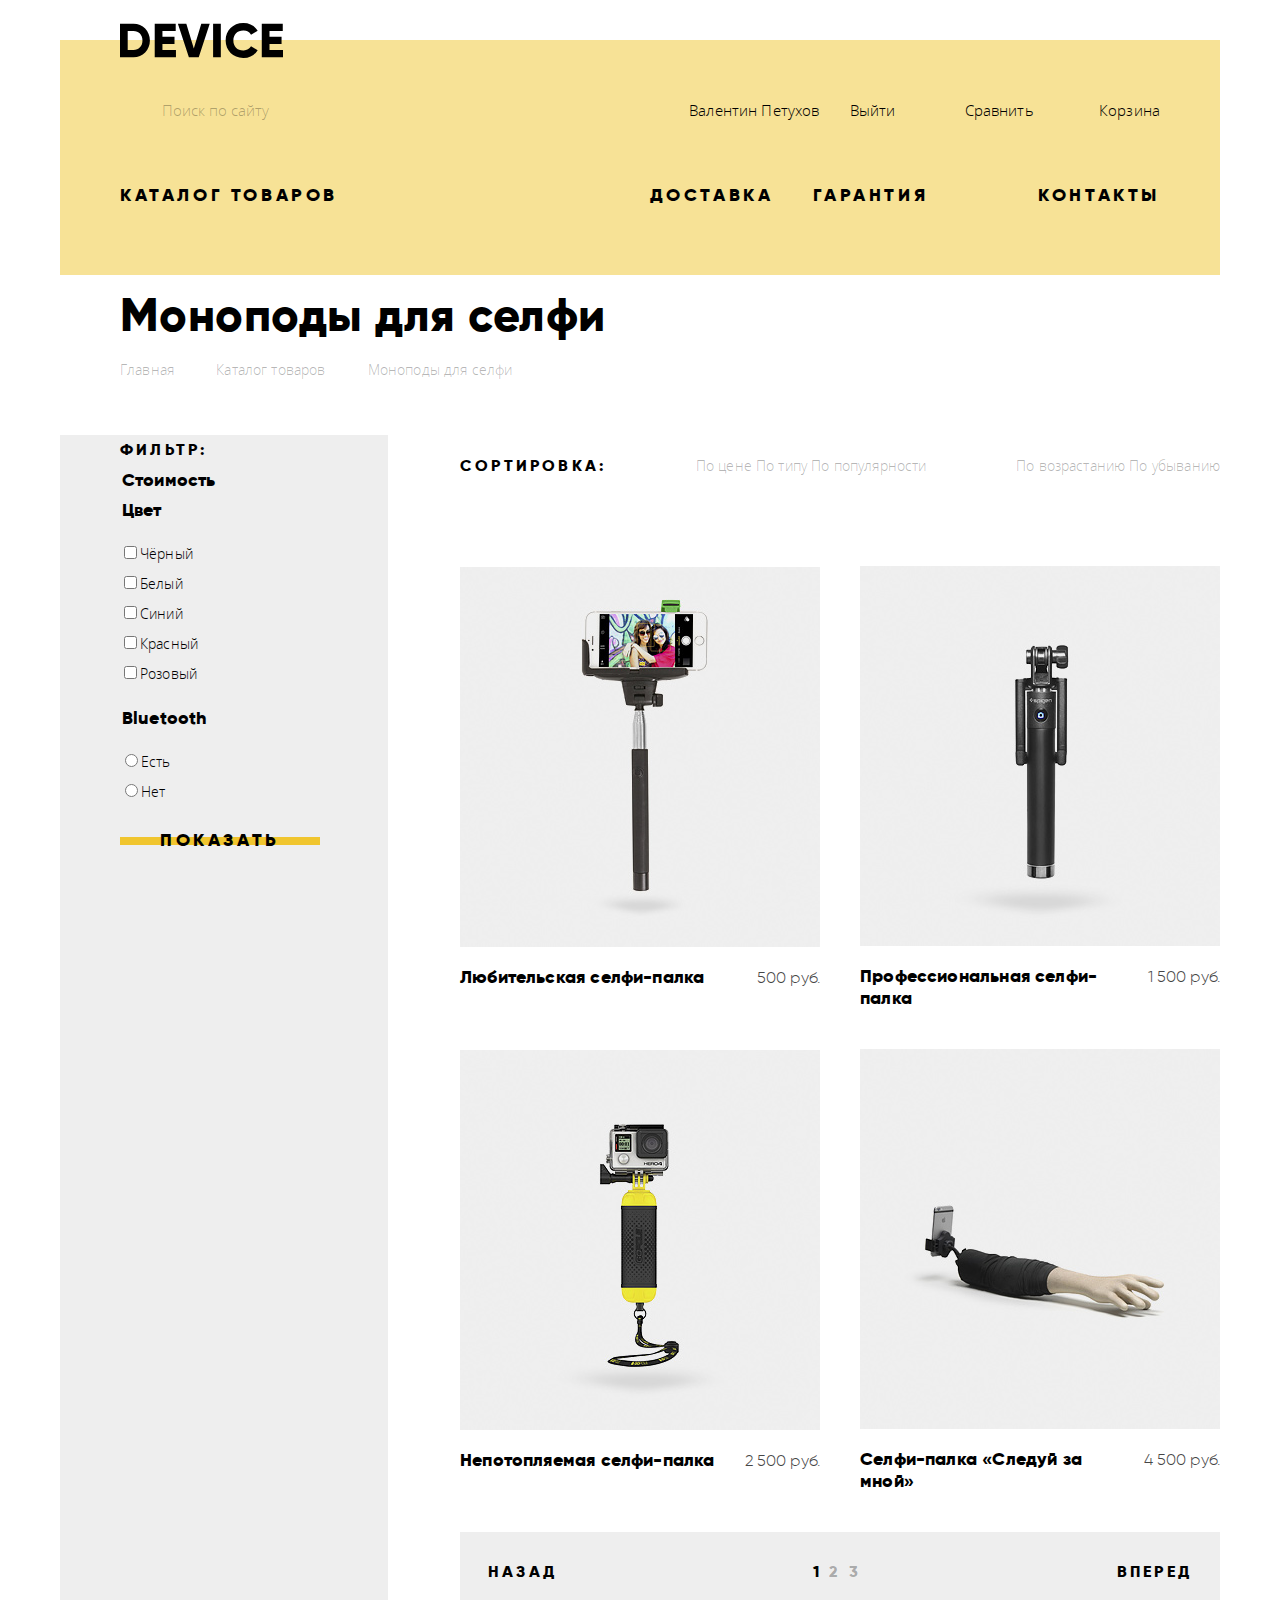
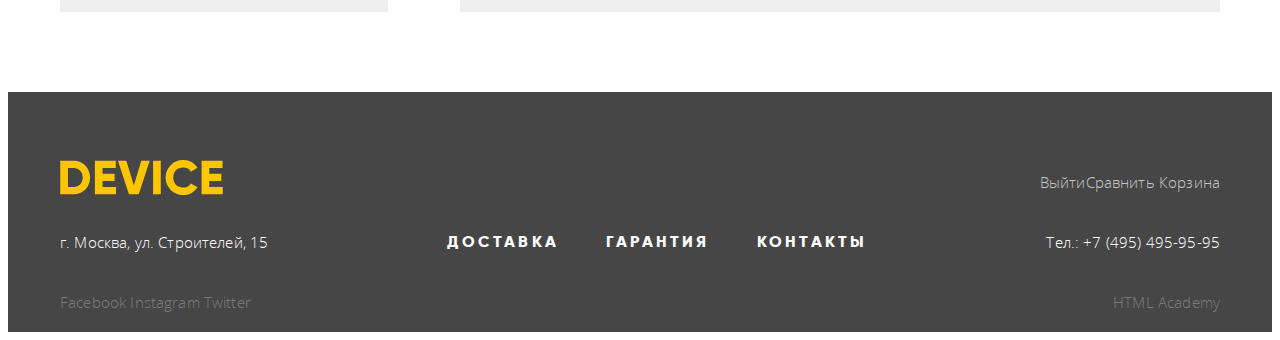
==== catalog.html @ 222bbc79 "Сетка документа" ====
<!doctype html>
<html lang="ru">
<head>
  <meta charset="UTF-8">
  <title>Device - Каталог</title>
  <link rel="stylesheet" href="css/style.css">
</head>
<body>
  <header class="main-header">
    <div class="container">
      <section class="user-block">
        <form class="search-form" action="url" method="get">
          <input type="search" name="search-field" placeholder="Поиск по сайту">
          <button type="submit" name="search">Найти</button>
        </form>
        <p><a class="user-profile" href="#">Валентин Петухов</a> <a class="logout" href="#">Выйти</a></p>
        <p class="cart-section">
          <a class="compare" href="#">Сравнить</a>
          <a class="cart" href="#">Корзина</a>
        </p>
      </section>
      <nav class="main-nav">
        <ul>
          <li class="logo"><a href="index.html"><img src="img/logo.svg" width="163" height="35" alt="Device"></a></li>
          <li>
            <button class="main-nav-submenu-open main-nav-item label" type="button">Каталог товаров</button>
            <div class="main-nav-submenu">
              <ul>
                <li><a href="#">Виртуальная реальность</a></li>
                <li><a href="#">Моноподы для селфи</a></li>
                <li><a href="#">Экшн-камеры</a></li>
                <li><a href="#">Фитнес-браслеты</a></li>
                <li><a href="#">Умные часы</a></li>
                <li><a href="#">Квадрокоптеры</a></li>
              </ul>
            </div>
          </li>
          <li class="main-nav-item label"><a href="#">Доставка</a></li>
          <li class="main-nav-item label"><a href="#">Гарантия</a></li>
          <li class="main-nav-item label"><a href="#">Контакты</a></li>
        </ul>
      </nav>
    </div>
  </header>
  <main class="catalog">
    <div class="container">
      <h1 class="heading">Моноподы для селфи</h1>
      <ul class="breadcrumbs">
          <li><a href="index.html">Главная</a></li>
          <li><a href="catalog.html">Каталог товаров</a></li>
          <li class="current-page">Моноподы для селфи</li>
        </ul>
    </div>
    <div class="container-wide">
      <div class="container flex-wrapper">
        <section class="catalog-filter">
          <span class="label">Фильтр:</span>
          <form action="url" method="get">
            <fieldset>
              <legend>Стоимость</legend>
              <div class="price-range-slider"></div>
            </fieldset>
            <fieldset>
              <legend>Цвет</legend>
              <ul>
                <li><label><input type="checkbox" id="filter-color-black" value="black">Чёрный</label></li>
                <li><label><input type="checkbox" id="filter-color-white" value="white">Белый</label></li>
                <li><label><input type="checkbox" id="filter-color-blue" value="blue">Синий</label></li>
                <li><label><input type="checkbox" id="filter-color-red" value="red">Красный</label></li>
                <li><label><input type="checkbox" id="filter-color-pink" value="pink">Розовый</label></li>
              </ul>
            </fieldset>
            <fieldset>
              <legend>Bluetooth</legend>
              <ul>
                <li><label><input type="radio" name="bluetooth" id="bluetooth-yes">Есть</label></li>
                <li><label><input type="radio" name="bluetooth" id="bluetooth-no">Нет</label></li>
              </ul>
            </fieldset>
            <button class="btn" type="submit">Показать</button>
          </form>
        </section>
        <section class="catalog-page">
          <h2 class="visually-hidden">Страница каталога</h2>
          <div class="catalog-sort">
            <span class="label">Сортировка:</span>
            <p class="sort-categories">
              <a href="#">По цене</a>
              <a href="#">По типу</a>
              <a href="#">По популярности</a>
            </p>
            <p class="ascending-descending">
              <a href="#">По возрастанию</a>
              <a href="#">По убыванию</a>
            </p>
          </div>
          <div class="catalog-items">
            <article class="catalog-item">
              <div class="flex-wrapper">
                <h3 class="heading heading-small"><a href="#">Любительская селфи-палка</a></h3>
                <p class="catalog-item-price">500 руб.</p>
              </div>
              <img src="img/item-1.jpg" width="360" height="380" alt="Любительская селфи-палка">
              <div class="catalog-item-hover">
                <button class="btn" type="button">В корзину</button>
                <button class="add-to-comparison" type="button">Добавить к сравнению</button>
              </div>
            </article>
            <article class="catalog-item">
              <div class="flex-wrapper">
                <h3 class="heading heading-small"><a href="#">Профессиональная селфи-палка</a></h3>
                <p class="catalog-item-price">1 500 руб.</p>
              </div>
              <img src="img/item-2.jpg" width="360" height="380" alt="Профессиональная селфи-палка">
              <div class="catalog-item-hover">
                <button class="btn" type="button">В корзину</button>
                <button class="add-to-comparison" type="button">Добавить к сравнению</button>
              </div>
            </article>
            <article class="catalog-item">
              <div class="flex-wrapper">
                <h3 class="heading heading-small"><a href="#">Непотопляемая селфи-палка</a></h3>
                <p class="catalog-item-price">2 500 руб.</p>
              </div>
              <img src="img/item-3.jpg" width="360" height="380" alt="Непотопляемая селфи-палка">
              <div class="catalog-item-hover">
                <button class="btn" type="button">В корзину</button>
                <button class="add-to-comparison" type="button">Добавить к сравнению</button>
              </div>
            </article>
            <article class="catalog-item">
              <div class="flex-wrapper">
                <h3 class="heading heading-small"><a href="#">Селфи-палка &#171;Следуй за мной&#187;</a></h3>
                <p class="catalog-item-price">4 500 руб.</p>
              </div>
              <img src="img/item-4.jpg" width="360" height="380" alt="Селфи-палка &#171;Следуй за мной&#187;">
              <div class="catalog-item-hover">
                <button class="btn" type="button">В корзину</button>
                <button class="add-to-comparison" type="button">Добавить к сравнению</button>
              </div>
            </article>
          </div>
          <ul class="catalog-paginator label">
            <li><a class="previous" href="#prev">Назад</a></li>
            <li>
              <ul>
                <li><a class="paginator-current-page">1</a></li>
                <li><a href="#2">2</a></li>
                <li><a href="#3">3</a></li>
              </ul>
            </li>
            <li><a class="next" href="#next">Вперед</a></li>
          </ul>
        </section>
      </div>
    </div>
  </main>
  <footer class="main-footer">
    <div class="container">
      <div class="flex-wrapper">
        <div class="logo"><a href="index.html"><img src="img/logo-footer.svg" width="163" height="35" alt="Device"></a></div>
        <div class="footer-user-area">
          <p class="user-block"><a class="logout" href="#">Выйти</a></p>
          <p>
            <a class="compare" href="#">Сравнить</a>
            <a class="cart" href="#">Корзина</a>
          </p>
        </div>
      </div>
      <div class="footer-menu-area">
        <p>г. Москва, ул. Строителей, 15</p>
        <p class="footer-menu">
          <a class="label" href="#">Доставка</a>
          <a class="label" href="#">Гарантия</a>
          <a class="label" href="#">Контакты</a>
        </p>
        <p>Тел.: +7 (495) 495-95-95</p>
      </div>
      <div class="footer-social-area">
        <p>
          <a class="social social-fb" href="#">Facebook</a>
          <a class="social social-in" href="#">Instagram</a>
          <a class="social social-tw" href="#">Twitter</a>
        </p>
        <p><a class="html-academy" href="https://htmlacademy.ru/intensive/htmlcss">HTML Academy</a></p>
      </div>
    </div>
  </footer>
</body>
</html>
---- css/style.css ----
@font-face {
  font-family: 'Gilroy';
  src: url('../fonts/gilroylight.woff2') format('woff2'),
       url('../fonts/gilroylight.woff') format('woff'),
       url('../fonts/gilroylight.ttf') format('truetype');
  font-weight: normal;
  font-style: normal;
}

@font-face {
  font-family: 'Gilroy';
  src: url('../fonts/gilroyextrabold.woff2') format('woff2'),
       url('../fonts/gilroyextrabold.woff') format('woff'),
       url('../fonts/gilroyextrabold.ttf') format('truetype');
  font-weight: bold;
  font-style: normal;
}

@font-face {
  font-family: 'Open Sans';
  src: url('../fonts/opensans.woff2') format('woff2'),
       url('../fonts/opensans.woff') format('woff'),
       url('../fonts/opensans-regular.ttf') format('truetype');
  font-weight: normal;
  font-style: normal;
}

@font-face {
  font-family: 'Open Sans';
  src: url('../fonts/opensanslight.woff2') format('woff2'),
       url('../fonts/opensanslight.woff') format('woff'),
       url('../fonts/opensans-light.ttf') format('truetype');
  font-weight: lighter;
  font-style: normal;
}

body {
  font-family: 'Open Sans', Arial, sans-serif;
  font-size: 15px;
  font-weight: lighter;
  color: #464646;
  letter-spacing: 0.01em;
  line-height: 2em;
}

a {
  color: #000000;
  text-decoration: none;
}

/*---Общие стили---*/

.container {
  width: 1160px;
  margin: 0 auto;
  padding: 0 20px;
}

.flex-wrapper {
  display: flex;
}

.visually-hidden {
  position: absolute;
  overflow: hidden;
  clip: rect(0 0 0 0);
  height: 1px;
  width: 1px;
  margin: -1px;
  padding: 0;
  border: 0;
}

.heading {
  margin: 0;
  font-family: 'Gilroy', Arial, sans-serif;
  font-weight: bold;
  letter-spacing: 0.01em;
  font-size: 47px;
  color: #000000;
  line-height: 1.2em;
}

.heading-small {
  font-size: 18px;
}

.label {
  font-family: 'Gilroy', Arial, sans-serif;
  font-weight: bold;
  font-size: 16px;
  letter-spacing: 0.2em;
  text-transform: uppercase;
  color: #000000;
}

.main-nav .logo a:hover img,
.main-nav .logo a:focus img,
.main-footer .logo a:hover img,
.main-footer .logo a:focus img {
  opacity: 0.6;
}

.main-nav .logo a:focus img,
.main-footer .logo a:focus img {
  opacity: 0.3;
}

.user-block a {
  padding-left: 26px;
}

/*---Кнопки с полоской---*/

.btn {
  display: block;
  position: relative;
  border: none;
  background: none;
  height: 40px;
  padding: 0;
  margin: 0;
  text-align: center;
  font-family: 'Gilroy', Arial, sans-serif;
  font-weight: bold;
  font-size: 18px;
  letter-spacing: 0.2em;
  text-transform: uppercase;
  line-height: 2.1em;
  color: #000000;
  z-index: 1;
}

.btn::after {
  position: absolute;
  content: "";
  width: 100%;
  height: 8px;
  background-color: #f0c52e;
  top: 16px;
  right: 0;
  z-index: -2;
  transform: scaleY(1);
  transition: transform 0.3s ease-out;
}

.btn:hover::after,
.btn:active::after {
  transform: scaleY(5);
}

.btn:active {
  color: rgba(190, 156, 34, 0.3);
}

.product-slide .btn {
  width: 220px;
}

.services-slider-switch .btn {
  width: 160px;
}

.about-us .btn,
.contacts .btn {
  width: 260px;
}

.catalog-filter .btn,
.catalog-item .btn {
  width: 200px;
}

/*---Хедер---*/

.main-header .container {
  margin-top: 40px;
  background-color: #f7e296;
  background-image: linear-gradient(to right, #ffffff 20px, transparent 20px, transparent 1180px, #ffffff 1180px);
}

.main-header a:hover,
.main-header a:focus {
  color: rgba(0, 0, 0, 0.6);
}

.main-header a:active {
  color: rgba(0, 0, 0, 0.3);
}

.search-form {
  display: flex;
  width: 500px;
  font-family: 'Open Sans', Arial, sans-serif;
  font-size: 15px;
}

.search-form button,
.main-nav-submenu-open {
  border: none;
  background: none;
  padding: 0;
}

.search-form input {
  background: none;
  font: inherit;
  box-sizing: border-box;
  padding: 5px 10px 5px 40px;
  border: 2px solid transparent;
}

.search-form input::placeholder {
  color: rgba(0, 0, 0, 0.3);
}

.search-form input:hover::placeholder {
  color: rgba(0, 0, 0, 0.6);
}

.search-form input:focus {
  border-bottom: 2px solid #000000;
  outline: none;
}

.search-form button {
  display: none;
  font: inherit;
  box-sizing: border-box;
  padding: 5px 19px;
  border: 2px solid #000000;
}

.search-form button:hover,
.search-form button:focus {
  display: inline;
  background-color: #000000;
  color: #ffffff;
}

.search-form button:active {
  background-color: #000000;
  color: rgba(255, 255, 255, 0.3);
}

.search-form input:focus ~ button {
  display: inline;
}

.main-header .user-block {
  display: flex;
  align-items: center;
  justify-content: space-between;
  padding: 40px 60px;
}

.main-header .user-block .log-in {
  display: block;
  margin-right: auto;
}

.main-header .cart-section .compare {
  margin-right: 35px;
}

.main-nav {
  position: relative;
  padding-top: 0;
  padding-left: 60px;
  padding-right: 60px;
  padding-bottom: 65px;
}

.main-nav ul {
  display: flex;
  align-items: center;
}

.main-nav .logo {
  position: absolute;
  top: -157px;
  left: 60px;
}

.main-nav-submenu {
  position: relative;
  z-index: 10;
}

.main-nav-submenu ul {
  position: absolute;
  display: none; /* display: flex; для отображения подменю */
  flex-direction: column;
  flex-wrap: wrap;
  width: 1160px;
  height: 130px;
  left: -60px;
  align-content: flex-start;
  background-color: #f7e296;
}

.main-nav-submenu-open:hover,
.main-nav-submenu-open:focus {
  opacity: 0.6;
}

.main-nav-submenu-open:active {
  opacity: 0.3;
}

.main-nav-submenu li {
  align-self: flex-start;
  width: 160px;
  margin-left: 60px;
  color: #000000;
  line-height: 36px;
}

.main-nav-submenu li:nth-child(1),
.main-nav-submenu li:nth-child(2),
.main-nav-submenu li:nth-child(3) {
  width: 200px;
}

.main-nav-submenu li:nth-child(5) {
  min-height: 60px;
}

.main-nav .label {
  font-size: 18px;
}

.main-nav ul {
  padding: 0;
  margin: 0;
  list-style: none;
}

.main-nav > ul > li:nth-child(2) {
  margin-right: auto;
}

.main-nav > ul > li:nth-child(3) {
  margin-right: 40px;
}

.main-nav > ul > li:nth-child(4) {
  margin-right: 110px;
}

/*---Слайдер с товарами---*/

.product-slider.container{
  width: 1160px;
  margin-bottom: 110px;
}

.product-slider ol {
  display: flex;
  overflow: hidden;
  margin: 0;
  padding: 0;
  list-style: none;
  background-image: linear-gradient(to bottom, #f7e296 0px, #f7e296 105px, transparent 105px);
}

.product-slide {
  flex-shrink: 0;
  flex-basis: 1160px;
  display: flex;
}

.product-slide .image-wrapper {
  flex-basis: 600px;
  flex-shrink: 0;
  align-self: center;
}

.product-slide .image-wrapper img {
  display: block;
  margin: auto;
}

.product-slide .heading {
  margin-top: 72px;
}

.basic-features {
  margin-top: 60px;
  font-family: 'Gilroy', Arial, sans-serif;
}

.basic-features .values {
  font-size: 36px;
}

.basic-features .features {
  font-size: 13px;
  line-height: 20px;
}

.basic-features td,
.basic-features th {
  padding: 0;
}

.basic-features td {
  width: 160px;
  padding-bottom: 18px;
}

.basic-features th {
  font-weight: normal;
}

/*---Переключение слайдов---*/

.product-slider .slider-switch {
  position: absolute;
  z-index: 10;
}

#product-2:checked ~ ol .product-slide {
  transform: translateX(-1160px);
}

#product-3:checked ~ ol .product-slide {
  transform: translateX(-2320px);
}

/*---Популярные товары---*/

.popular-list {
  display: flex;
  justify-content: space-between;
  list-style: none;
  padding: 0;
  margin: 0;
  margin-bottom: 85px;
  font-family: 'Gilroy', Arial, sans-serif;
  font-size: 18px;
  font-weight: bold;
  color: #000000;
  line-height: 1.2em;
}

.popular-list li {
  position: relative;
  box-sizing: border-box;
  width: 160px;
  height: 240px;
  padding-top: 200px;
}

.popular-list a::before,
.popular-list a::after {
  position: absolute;
  content: "";
  width: 160px;
  height: 160px;
  top: 0;
  left: 0;
}

.popular-list a::before {
  background-color: #f7e296;
  z-index: -2;
}

.popular-list li:first-child a::after {
  background: url("../img/popular-1.svg") 50% 50% no-repeat;
}

.popular-list li:nth-child(2) a::after {
  background: url("../img/popular-2.svg") 50% 100% no-repeat;
}

.popular-list li:nth-child(3) a::after {
  background: url("../img/popular-3.svg") 50% 50% no-repeat;
}

.popular-list li:nth-child(4) a::after {
  background: url("../img/popular-4.svg") 50% 50% no-repeat;
}

.popular-list li:nth-child(5) a::after {
  background: url("../img/popular-5.svg") 50% 50% no-repeat;
}

.popular-list li:last-child a::after {
  background: url("../img/popular-6.svg") 50% 50% no-repeat;
}

.popular-list a:hover::before {
  background-color: #f0c52e;
}

.popular-list a:active::after {
  opacity: 0.3;
}

.popular-list a:active {
  color: rgba(0, 0, 0, 0.3);
}

/*---Слайдер сервисы---*/

.services-slider {
  margin-bottom: 94px;
  background-image: linear-gradient(to bottom, transparent 100px, #e5e5e5 100px);
}

.services-slider-switch {
  flex-basis: 280px;
  flex-shrink: 0;
  margin-right: 120px;
  margin-top: 80px;
  margin-bottom: 120px
}

.services-slider-switch .btn {
  margin-bottom: 25px;
}

.services-slider-list {
  flex-basis: 760px;
  display: flex;
  overflow: hidden;
  margin: 0;
  padding: 0;
  list-style: none;
}

.services-slider-list .services-slide {
  width: 100%;
  flex-shrink: 0;
}

.services-slider-list .heading {
  margin-top: 70px;
}

.services-slider-switch label {
  position: relative;
}

/*---Переключение слайдов---*/

#service-1:checked ~ .flex-wrapper label[for="service-1"],
#service-2:checked ~ .flex-wrapper label[for="service-2"],
#service-3:checked ~ .flex-wrapper label[for="service-3"] {
  color: #f7e184;
}

#service-1:checked ~ .flex-wrapper label[for="service-1"]::before,
#service-2:checked ~ .flex-wrapper label[for="service-2"]::before,
#service-3:checked ~ .flex-wrapper label[for="service-3"]::before {
  content: "";
  position: absolute;
  width: 280px;
  height: 40px;
  top: 0;
  left: 0;
  transform: none;
  background-color: #000000;
  z-index: -1;
}

#service-2:checked ~ .flex-wrapper .services-slide {
  transform: translateX(-100%);
}

#service-3:checked ~ .flex-wrapper .services-slide {
  transform: translateX(-200%);
}

/*---Список производителей---*/

.vendors {
  display: flex;
  justify-content: space-between;
  margin-bottom: 94px;
}

.vendors a {
  display: block;
  width: 260px;
  height: 100px;
  background-size: cover;
}

.vendors a img {
  opacity: 0;
}

.vendors a:nth-of-type(1) {
  background: url(../img/logo-1-bw.jpg) 50% 50% no-repeat;
}

.vendors a:nth-of-type(2) {
  background: url(../img/logo-2-bw.jpg) 50% 50% no-repeat;
}

.vendors a:nth-of-type(3) {
  background: url(../img/logo-3-bw.jpg) 50% 50% no-repeat;
}

.vendors a:nth-of-type(4) {
  background: url(../img/logo-4-bw.jpg) 50% 50% no-repeat;
}

.vendors a:hover img,
.vendors a:active img {
  opacity: 1;
}

/*---О нас---*/

.about-us,
.contacts {
  flex-basis: 560px;
}

.about-us {
  margin-right: auto;
}

.about-us ul {
  list-style: none;
  font-family: 'Gilroy', Arial, sans-serif;
  font-size: 16px;
  font-weight: bold;
  color: #000000;
}

.write-us {
  display: none;
}

.write-us label {
  font-family: 'Gilroy', Arial, sans-serif;
  font-size: 18px;
  line-height: 18px;
  font-weight: bold;
}

.write-us .write-us-name,
.write-us .write-us-email {
  width: 360px;
  color: #000000;
}

.write-us .write-us-message {
  width: 760px;
  color: #000000;
}

.write-us input,
.write-us textarea {
  width: 100%;
  padding: 15px 20px;
  font-family: 'Open Sans', Arial, sans-serif;
  font-size: 14px;
  line-height: 18px;
  font-weight: normal;
  border: none;
  background-color: #f2f2f2;
  margin-top: 10px;
}

.write-us input::placeholder,
.write-us textarea::placeholder {
  color: rgba(0, 0, 0, 0.4);
}

.write-us input:hover,
.write-us textarea:hover {
  background-color: #ebebeb;
}

.write-us input:focus,
.write-us textarea:focus {
  background-color: #ffffff;
  outline: 3px solid #f0c52e;
  outline-offset: -3px;
}

.write-us input:invalid,
.write-us textarea:invalid {
  background-color: #f6dada;
}

/*---Основной контент каталога---*/

.catalog h1 {
  padding-left: 60px;
  line-height: 80px;
}

.breadcrumbs {
  margin: 0;
  padding: 0;
  padding-left: 60px;
  margin-bottom: 50px;
  list-style: none;
  font-size: 14px;
}

.breadcrumbs li {
  display: inline-block;
  padding-right: 38px;
}

.breadcrumbs li,
.breadcrumbs a {
  color: rgba(0, 0, 0, 0.3);
}

.breadcrumbs a:hover,
.breadcrumbs a:focus {
  color: rgba(0, 0, 0, 0.6);
}

.breadcrumbs a:active {
  color: rgba(0, 0, 0, 0.1);
}

.catalog-filter {
  flex-shrink: 0;
  flex-basis: 268px;
  padding-left: 60px;
  background-color: #eeeeee;
  color: #000000;
  font-size: 14px;
}

.catalog-filter fieldset {
  border: 0;
  margin: 0;
  padding: 0;
}

.catalog-filter legend {
  font-family: 'Gilroy', Arial, sans-serif;
  font-size: 18px;
  font-weight: bold;
}

.catalog-filter ul {
  list-style: none;
  padding: 0;
}

.catalog-page {
  display: flex;
  flex-direction: column;
}

.catalog-sort {
  display: flex;
  align-items: center;
  justify-content: space-between;
}

.catalog-sort a {
  color: rgba(0, 0, 0, 0.3);
  font-size: 14px;
  line-height: 30px;
}

.catalog-sort .label {
  margin-left: 72px;
}

.catalog-sort a:hover,
.catalog-sort a:focus {
  color: rgba(0, 0, 0, 0.6);
}

.catalog-sort a:active {
  color: #000000;
}

.catalog-items {
  display: flex;
  flex-wrap: wrap;
  justify-content: space-between;
  align-content: flex-start;
  padding-top: 70px;
  padding-left: 72px;
}

.catalog-item {
  position: relative;
  width: 360px;
  display: flex;
  flex-direction: column-reverse;
}

.catalog-item .flex-wrapper {
  justify-content: space-between;
  align-items: baseline;
  padding-bottom: 40px;
}

.catalog-item .heading-small {
  width: 260px;
}

.catalog-item img {
  order: 1;
}

.catalog-item-hover {
  position: absolute;
  display: flex;
  flex-direction: column;
  flex-shrink: 0;
  align-items: center;
  justify-content: center;
  width: 360px;
  height: 380px;
  top: 0;
  background-color: rgba(238, 238, 238, 0.7);
  opacity: 0;
}

.catalog-item-hover:hover {
  opacity: 1;
}

.catalog-item-price {
  font-family: 'Gilroy', Arial, sans-serif;
  font-size: 16px;
  font-weight: lighter;
}

.add-to-comparison {
  font-family: 'Open Sans', Tahoma, sans-serif;
  color: rgba(0, 0, 0, 0.5);
  border: none;
  background: none;
}

.add-to-comparison:hover,
.add-to-comparison:focus {
  color: #000000;
}

.add-to-comparison:active {
  color: rgba(0, 0, 0, 0.2);
}

.catalog-paginator {
  display: flex;
  justify-content: space-between;
  align-items: center;
  margin: 0;
  padding: 0;
  margin-left: 72px;
  background-color: #eeeeee;
  list-style: none;
}

.catalog-paginator ul {
  margin: 0;
  padding: 0;
  list-style: none;
}

.catalog-paginator ul li {
  display: inline-block;
}

.catalog-paginator a {
  color: rgba(0, 0, 0, 0.3);
}

.catalog-paginator a:hover,
.catalog-paginator a:focus {
  color: rgba(0, 0, 0, 0.6);
}

.catalog-paginator a.previous,
.catalog-paginator a.next {
  display: block;
  padding: 25px 28px;
}


.catalog-paginator a.previous,
.catalog-paginator a.next,
.catalog-paginator a:active,
.catalog-paginator .paginator-current-page {
  color: #000000;
}

.catalog-paginator a.previous:hover,
.catalog-paginator a.previous:focus,
.catalog-paginator a.previous:active,
.catalog-paginator a.next:hover,
.catalog-paginator a.next:focus,
.catalog-paginator a.next:active {
  background-color: rgba(0, 0, 0, 0.08);
}

.catalog-paginator a.previous:active,
.catalog-paginator a.next:active {
  color: rgba(0, 0, 0, 0.3);
}

/*---Футер---*/

.main-footer {
  margin-top: 80px;
  padding-top: 60px;
  background-color: #464646;
  color: #ffffff;
}

.main-footer .container {
  display: flex;
  flex-direction: column;
}

.main-footer .flex-wrapper {
  justify-content: space-between;
  align-items: center;
}

.main-footer a {
  color: #ffffff;
}

.footer-user-area {
  display: flex;
}

.footer-menu-area,
.footer-social-area {
  display: flex;
  justify-content: space-between;
}

.footer-menu-area .footer-menu {
  display: flex;
  flex-basis: 420px;
  justify-content: space-between;
}

.footer-user-area a {
  color: rgba(255, 255, 255, 0.7);
}

.footer-user-area a:hover,
.footer-user-area a:focus,
.footer-menu-area a {
  color: #ffffff;
}

.footer-menu-area a:hover,
.footer-menu-area a:focus,
.footer-social-area a:hover,
.footer-social-area a:focus {
  color: rgba(255, 255, 255, 0.6);
}

.footer-user-area a:active,
.footer-menu-area a:active,
.footer-social-area a {
  color: rgba(255, 255, 255, 0.3);
}

.footer-social-area a:active {
  color: rgba(255, 255, 255, 0.1);
}
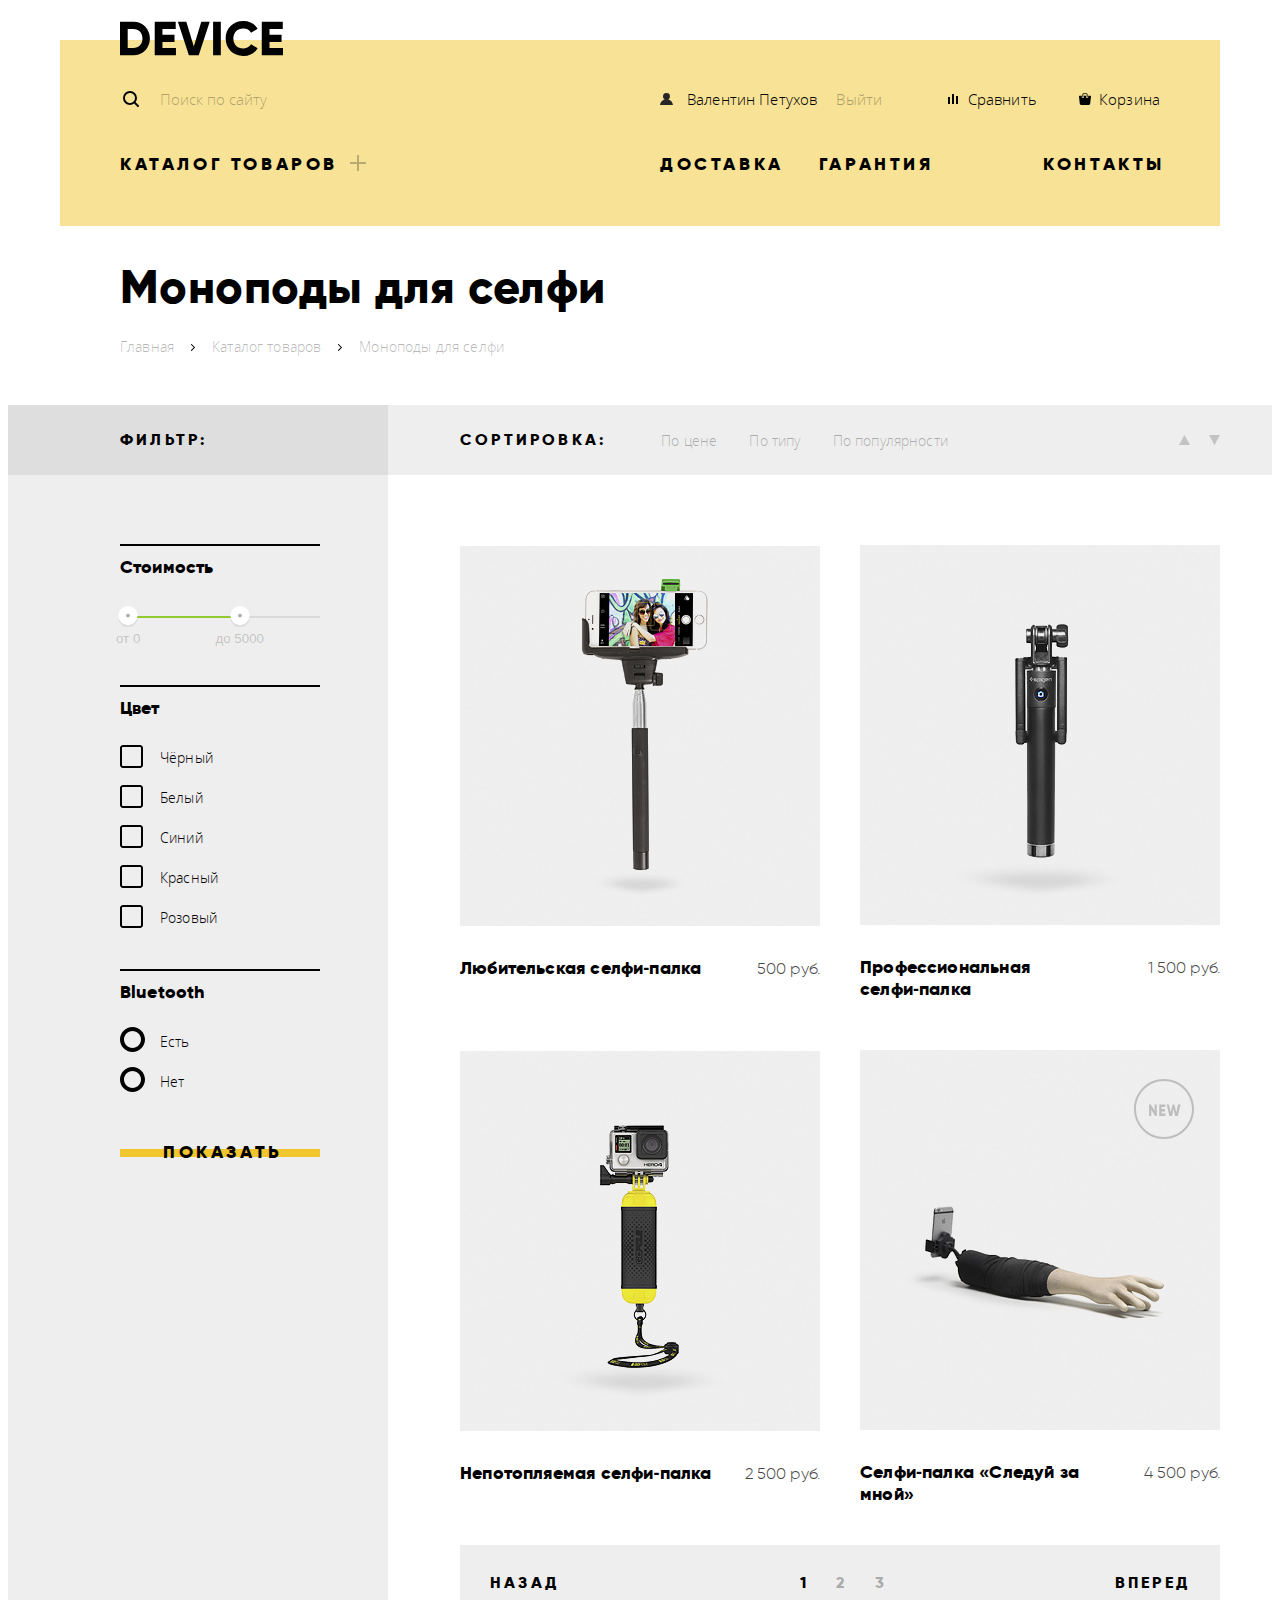
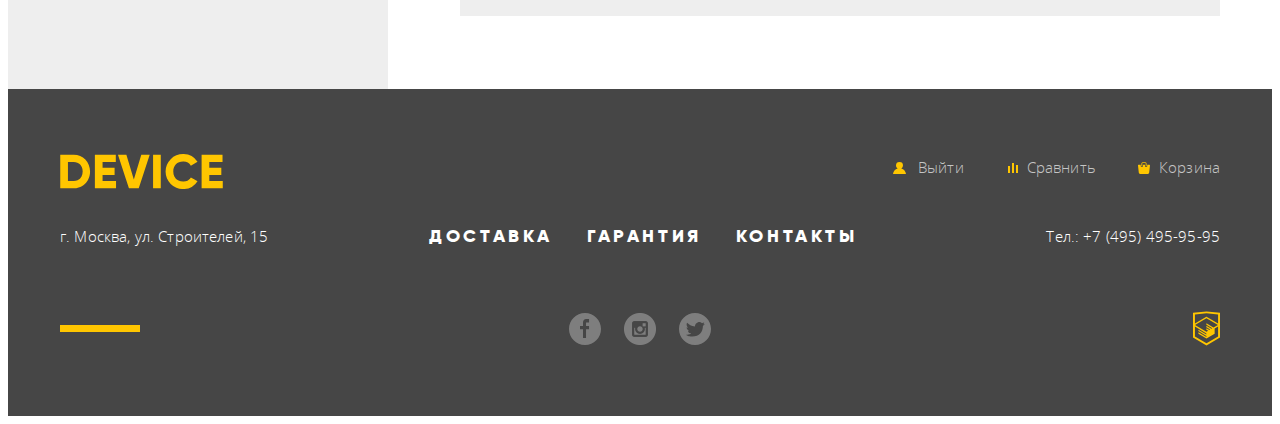
==== commit 3216299b: "Первая финальная итерация" ====
--- a/catalog.html
+++ b/catalog.html
@@ -9,35 +9,44 @@
   <header class="main-header">
     <div class="container">
       <section class="user-block">
-        <form class="search-form" action="url" method="get">
+        <form class="search-form" action="https://echo.htmlacademy.ru" method="get">
           <input type="search" name="search-field" placeholder="Поиск по сайту">
           <button type="submit" name="search">Найти</button>
         </form>
-        <p><a class="user-profile" href="#">Валентин Петухов</a> <a class="logout" href="#">Выйти</a></p>
-        <p class="cart-section">
+        <div class="user-section">
+          <p><a class="user" href="#">Валентин Петухов</a><a class="logout" href="#">Выйти</a></p>
           <a class="compare" href="#">Сравнить</a>
           <a class="cart" href="#">Корзина</a>
-        </p>
+        </div>
       </section>
       <nav class="main-nav">
-        <ul>
-          <li class="logo"><a href="index.html"><img src="img/logo.svg" width="163" height="35" alt="Device"></a></li>
-          <li>
-            <button class="main-nav-submenu-open main-nav-item label" type="button">Каталог товаров</button>
-            <div class="main-nav-submenu">
-              <ul>
-                <li><a href="#">Виртуальная реальность</a></li>
-                <li><a href="#">Моноподы для селфи</a></li>
-                <li><a href="#">Экшн-камеры</a></li>
-                <li><a href="#">Фитнес-браслеты</a></li>
-                <li><a href="#">Умные часы</a></li>
-                <li><a href="#">Квадрокоптеры</a></li>
-              </ul>
-            </div>
-          </li>
-          <li class="main-nav-item label"><a href="#">Доставка</a></li>
-          <li class="main-nav-item label"><a href="#">Гарантия</a></li>
-          <li class="main-nav-item label"><a href="#">Контакты</a></li>
+        <div class="logo"><a href="index.html"><img src="img/logo.svg" width="163" height="35" alt="Device"></a></div>
+        <div class="main-nav-wrapper">
+          <button class="main-nav-submenu-open label" type="button">Каталог товаров</button>
+          <svg xmlns="http://www.w3.org/2000/svg" width="16" height="16" viewBox="0 0 16 16">
+            <path fill="#272525" fill-opacity="0.3" d="M16 7H9V0H7v7H0v2h7v7h2V9h7z"/>
+          </svg>
+          <div class="main-nav-submenu">
+            <ul>
+              <li class="main-nav-submenu-column">
+                <a href="#">Виртуальная реальность</a>
+                <a href="#">Моноподы для селфи</a>
+                <a href="#">Экшн-камеры</a>
+              </li>
+              <li class="main-nav-submenu-column">
+                <a href="#">Фитнес-браслеты</a>
+                <a href="#">Умные часы</a>
+              </li>
+              <li class="main-nav-submenu-column">
+                <a href="#">Квадрокоптеры</a>
+              </li>
+            </ul>
+          </div>
+        </div>
+        <ul class=main-nav-menu>
+          <li class="label"><a href="#">Доставка</a></li>
+          <li class="label"><a href="#">Гарантия</a></li>
+          <li class="label"><a href="#">Контакты</a></li>
         </ul>
       </nav>
     </div>
@@ -51,30 +60,53 @@
           <li class="current-page">Моноподы для селфи</li>
         </ul>
     </div>
-    <div class="container-wide">
+    <div class="head-container-wide">
+      <div class="container flex-wrapper">
+        <div class="filter-heading">
+          <span class="label">Фильтр:</span>
+        </div>
+        <div class="catalog-sort">
+          <span class="label">Сортировка:</span>
+          <p class="sort-categories">
+            <a href="#">По цене</a>
+            <a href="#">По типу</a>
+            <a href="#">По популярности</a>
+          </p>
+          <p class="ascending-descending">
+            <a class="ascending current-sort" href="#"><span class="visually-hidden">По возрастанию</span></a>
+            <a class="descending" href="#"><span class="visually-hidden">По убыванию</span></a>
+          </p>
+        </div>
+      </div>
+    </div>
+    <div class="body-container-wide">
       <div class="container flex-wrapper">
         <section class="catalog-filter">
-          <span class="label">Фильтр:</span>
-          <form action="url" method="get">
-            <fieldset>
+          <form action="https://echo.htmlacademy.ru" method="get">
+            <fieldset class="price">
               <legend>Стоимость</legend>
-              <div class="price-range-slider"></div>
+              <div class="price-range-slider">
+                <div class="price-current-range">
+                  <button class="min-price" type="button">от 0</button>
+                  <button class="max-price" type="button">до 5000</button>
+                </div>
+              </div>
             </fieldset>
             <fieldset>
               <legend>Цвет</legend>
               <ul>
-                <li><label><input type="checkbox" id="filter-color-black" value="black">Чёрный</label></li>
-                <li><label><input type="checkbox" id="filter-color-white" value="white">Белый</label></li>
-                <li><label><input type="checkbox" id="filter-color-blue" value="blue">Синий</label></li>
-                <li><label><input type="checkbox" id="filter-color-red" value="red">Красный</label></li>
-                <li><label><input type="checkbox" id="filter-color-pink" value="pink">Розовый</label></li>
+                <li><input class="visually-hidden" type="checkbox" id="filter-color-black" value="black"><label for="filter-color-black">Чёрный</label></li>
+                <li><input class="visually-hidden" type="checkbox" id="filter-color-white" value="white"><label for="filter-color-white">Белый</label></li>
+                <li><input class="visually-hidden" type="checkbox" id="filter-color-blue" value="blue"><label for="filter-color-blue">Синий</label></li>
+                <li><input class="visually-hidden" type="checkbox" id="filter-color-red" value="red"><label for="filter-color-red">Красный</label></li>
+                <li><input class="visually-hidden" type="checkbox" id="filter-color-pink" value="pink"><label for="filter-color-pink">Розовый</label></li>
               </ul>
             </fieldset>
             <fieldset>
               <legend>Bluetooth</legend>
               <ul>
-                <li><label><input type="radio" name="bluetooth" id="bluetooth-yes">Есть</label></li>
-                <li><label><input type="radio" name="bluetooth" id="bluetooth-no">Нет</label></li>
+                <li><input class="visually-hidden" type="radio" name="bluetooth" id="bluetooth-yes"><label for="bluetooth-yes">Есть</label></li>
+                <li><input class="visually-hidden" type="radio" name="bluetooth" id="bluetooth-no"><label for="bluetooth-no">Нет</label></li>
               </ul>
             </fieldset>
             <button class="btn" type="submit">Показать</button>
@@ -82,22 +114,10 @@
         </section>
         <section class="catalog-page">
           <h2 class="visually-hidden">Страница каталога</h2>
-          <div class="catalog-sort">
-            <span class="label">Сортировка:</span>
-            <p class="sort-categories">
-              <a href="#">По цене</a>
-              <a href="#">По типу</a>
-              <a href="#">По популярности</a>
-            </p>
-            <p class="ascending-descending">
-              <a href="#">По возрастанию</a>
-              <a href="#">По убыванию</a>
-            </p>
-          </div>
           <div class="catalog-items">
             <article class="catalog-item">
               <div class="flex-wrapper">
-                <h3 class="heading heading-small"><a href="#">Любительская селфи-палка</a></h3>
+                <h3 class="heading heading-small"><a href="#">Любительская селфи&#8209;палка</a></h3>
                 <p class="catalog-item-price">500 руб.</p>
               </div>
               <img src="img/item-1.jpg" width="360" height="380" alt="Любительская селфи-палка">
@@ -108,7 +128,7 @@
             </article>
             <article class="catalog-item">
               <div class="flex-wrapper">
-                <h3 class="heading heading-small"><a href="#">Профессиональная селфи-палка</a></h3>
+                <h3 class="heading heading-small"><a href="#">Профессиональная селфи&#8209;палка</a></h3>
                 <p class="catalog-item-price">1 500 руб.</p>
               </div>
               <img src="img/item-2.jpg" width="360" height="380" alt="Профессиональная селфи-палка">
@@ -119,7 +139,7 @@
             </article>
             <article class="catalog-item">
               <div class="flex-wrapper">
-                <h3 class="heading heading-small"><a href="#">Непотопляемая селфи-палка</a></h3>
+                <h3 class="heading heading-small"><a href="#">Непотопляемая селфи&#8209;палка</a></h3>
                 <p class="catalog-item-price">2 500 руб.</p>
               </div>
               <img src="img/item-3.jpg" width="360" height="380" alt="Непотопляемая селфи-палка">
@@ -128,9 +148,9 @@
                 <button class="add-to-comparison" type="button">Добавить к сравнению</button>
               </div>
             </article>
-            <article class="catalog-item">
-              <div class="flex-wrapper">
-                <h3 class="heading heading-small"><a href="#">Селфи-палка &#171;Следуй за мной&#187;</a></h3>
+            <article class="catalog-item new-item">
+              <div class="flex-wrapper">
+                <h3 class="heading heading-small"><a href="#">Селфи&#8209;палка &#171;Следуй за мной&#187;</a></h3>
                 <p class="catalog-item-price">4 500 руб.</p>
               </div>
               <img src="img/item-4.jpg" width="360" height="380" alt="Селфи-палка &#171;Следуй за мной&#187;">
@@ -159,15 +179,13 @@
     <div class="container">
       <div class="flex-wrapper">
         <div class="logo"><a href="index.html"><img src="img/logo-footer.svg" width="163" height="35" alt="Device"></a></div>
-        <div class="footer-user-area">
-          <p class="user-block"><a class="logout" href="#">Выйти</a></p>
-          <p>
-            <a class="compare" href="#">Сравнить</a>
-            <a class="cart" href="#">Корзина</a>
-          </p>
-        </div>
-      </div>
-      <div class="footer-menu-area">
+        <div class="footer-user-section">
+          <a class="user" href="#">Выйти</a>
+          <a class="compare" href="#">Сравнить</a>
+          <a class="cart" href="#">Корзина</a>
+        </div>
+      </div>
+      <div class="footer-menu-section">
         <p>г. Москва, ул. Строителей, 15</p>
         <p class="footer-menu">
           <a class="label" href="#">Доставка</a>
@@ -176,13 +194,18 @@
         </p>
         <p>Тел.: +7 (495) 495-95-95</p>
       </div>
-      <div class="footer-social-area">
-        <p>
-          <a class="social social-fb" href="#">Facebook</a>
-          <a class="social social-in" href="#">Instagram</a>
-          <a class="social social-tw" href="#">Twitter</a>
+      <div class="footer-social-section">
+        <svg xmlns="http://www.w3.org/2000/svg" width="80" height="7" viewBox="0 0 80 7">
+          <rect fill="#ffc600" x="0" y="0" width="80" height="7"/>
+        </svg>
+        <p class="social">
+          <a class="social-fb" href="#"><span class="visually-hidden">Facebook</span></a>
+          <a class="social-in" href="#"><span class="visually-hidden">Instagram</span></a>
+          <a class="social-tw" href="#"><span class="visually-hidden">Twitter</span></a>
         </p>
-        <p><a class="html-academy" href="https://htmlacademy.ru/intensive/htmlcss">HTML Academy</a></p>
+        <p class="html-academy">
+          <a class="html-link" href="https://htmlacademy.ru/intensive/htmlcss"><span class="visually-hidden">HTML Academy</span></a>
+        </p>
       </div>
     </div>
   </footer>
--- a/css/style.css
+++ b/css/style.css
@@ -106,29 +106,27 @@
   opacity: 0.3;
 }
 
-.user-block a {
-  padding-left: 26px;
-}
-
 /*---Кнопки с полоской---*/
 
 .btn {
   display: block;
   position: relative;
-  border: none;
+  border: 0;
   background: none;
   height: 40px;
   padding: 0;
   margin: 0;
+  margin-left: 3px;
   text-align: center;
   font-family: 'Gilroy', Arial, sans-serif;
   font-weight: bold;
   font-size: 18px;
-  letter-spacing: 0.2em;
+  letter-spacing: 3.6px;
   text-transform: uppercase;
   line-height: 2.1em;
   color: #000000;
   z-index: 1;
+  cursor: pointer;
 }
 
 .btn::after {
@@ -138,7 +136,7 @@
   height: 8px;
   background-color: #f0c52e;
   top: 16px;
-  right: 0;
+  right: 3px;
   z-index: -2;
   transform: scaleY(1);
   transition: transform 0.3s ease-out;
@@ -176,58 +174,65 @@
 .main-header .container {
   margin-top: 40px;
   background-color: #f7e296;
-  background-image: linear-gradient(to right, #ffffff 20px, transparent 20px, transparent 1180px, #ffffff 1180px);
+  background-clip: border-box;
+  padding: 0;
+  border-left: 20px solid #ffffff;
+  border-right: 20px solid #ffffff;
 }
 
 .main-header a:hover,
 .main-header a:focus {
-  color: rgba(0, 0, 0, 0.6);
+  opacity: 0.6;
 }
 
 .main-header a:active {
-  color: rgba(0, 0, 0, 0.3);
+  opacity: 0.3;
 }
 
 .search-form {
   display: flex;
-  width: 500px;
   font-family: 'Open Sans', Arial, sans-serif;
   font-size: 15px;
 }
 
 .search-form button,
 .main-nav-submenu-open {
-  border: none;
+  border: 0;
+  padding: 0;
   background: none;
-  padding: 0;
-}
-
-.search-form input {
-  background: none;
+}
+
+.search-form input[type="search"] {
+  background: url(../img/search.svg) 3px center no-repeat;
   font: inherit;
   box-sizing: border-box;
-  padding: 5px 10px 5px 40px;
-  border: 2px solid transparent;
-}
-
-.search-form input::placeholder {
+  width: 355px;
+  padding: 15px 10px 15px 40px;
+  border: 0;
+}
+
+.search-form input[type="search"]::placeholder {
   color: rgba(0, 0, 0, 0.3);
 }
 
-.search-form input:hover::placeholder {
+.search-form input[type="search"]:hover::placeholder {
   color: rgba(0, 0, 0, 0.6);
 }
 
-.search-form input:focus {
-  border-bottom: 2px solid #000000;
-  outline: none;
+.search-form input[type="search"]:focus {
+  background-image:
+    url(../img/search.svg),
+    linear-gradient(to top, #000000 2px, transparent 2px);
+  background-position: 3px center, center center;
+  background-repeat: no-repeat;
+  outline: 0;
 }
 
 .search-form button {
   display: none;
   font: inherit;
   box-sizing: border-box;
-  padding: 5px 19px;
+  padding: 5px 20px;
   border: 2px solid #000000;
 }
 
@@ -247,53 +252,75 @@
   display: inline;
 }
 
+/*--->Юзер-блок---*/
+
 .main-header .user-block {
   display: flex;
   align-items: center;
   justify-content: space-between;
-  padding: 40px 60px;
-}
-
-.main-header .user-block .log-in {
-  display: block;
-  margin-right: auto;
-}
-
-.main-header .cart-section .compare {
-  margin-right: 35px;
-}
+  padding: 29px 60px 20px;
+}
+
+.main-header .user-section {
+  display: flex;
+  width: 500px;
+  align-items: center;
+}
+
+.user-section .user {
+  padding-left: 27px;
+  background: url(../img/user.svg) left center no-repeat;
+}
+
+.user-section .compare {
+  margin-left: auto;
+  padding-left: 20px;
+  background: url(../img/compare.svg) left center no-repeat;
+}
+
+.user-section .cart {
+  margin-left: 42px;
+  padding-left: 20px;
+  background: url(../img/cart.svg) left center no-repeat;
+}
+
+.user-section .logout {
+  opacity: 0.3;
+  margin-left: 19px;
+}
+
+/*---Основная навигация---*/
 
 .main-nav {
+  display: flex;
   position: relative;
   padding-top: 0;
   padding-left: 60px;
   padding-right: 60px;
-  padding-bottom: 65px;
-}
-
-.main-nav ul {
-  display: flex;
-  align-items: center;
+  padding-bottom: 47px;
 }
 
 .main-nav .logo {
   position: absolute;
-  top: -157px;
+  top: -128px;
   left: 60px;
 }
 
 .main-nav-submenu {
+  display: none;
   position: relative;
   z-index: 10;
 }
 
 .main-nav-submenu ul {
   position: absolute;
-  display: none; /* display: flex; для отображения подменю */
-  flex-direction: column;
+  display: flex;
   flex-wrap: wrap;
   width: 1160px;
-  height: 130px;
+  min-height: 140px;
+  margin: 0;
+  padding: 0;
+  padding-top: 20px;
   left: -60px;
   align-content: flex-start;
   background-color: #f7e296;
@@ -301,58 +328,69 @@
 
 .main-nav-submenu-open:hover,
 .main-nav-submenu-open:focus {
-  opacity: 0.6;
+  color: rgba(0, 0, 0, 0.6);
 }
 
 .main-nav-submenu-open:active {
-  opacity: 0.3;
-}
-
-.main-nav-submenu li {
+  color: rgba(0, 0, 0, 0.3);
+}
+
+.main-nav-submenu-open:hover ~ .main-nav-submenu,
+.main-nav-submenu-open:focus ~ .main-nav-submenu,
+.main-nav-submenu-open:active ~ .main-nav-submenu {
+  display: block;
+}
+
+.main-nav-submenu-open + svg {
+  position: relative;
+  top: 1px;
+  left: 8px;
+}
+
+.main-nav-submenu-column {
+  display: flex;
+  flex-direction: column;
   align-self: flex-start;
   width: 160px;
-  margin-left: 60px;
+  margin-left: 40px;
   color: #000000;
   line-height: 36px;
 }
 
-.main-nav-submenu li:nth-child(1),
-.main-nav-submenu li:nth-child(2),
-.main-nav-submenu li:nth-child(3) {
+.main-nav-submenu-column:first-of-type {
   width: 200px;
-}
-
-.main-nav-submenu li:nth-child(5) {
-  min-height: 60px;
+  margin-left: 60px;
 }
 
 .main-nav .label {
   font-size: 18px;
 }
 
-.main-nav ul {
+.main-nav-menu {
+  display: flex;
+  flex-wrap: wrap;
+  width: 500px;
   padding: 0;
   margin: 0;
+  margin-left: auto;
   list-style: none;
 }
 
-.main-nav > ul > li:nth-child(2) {
-  margin-right: auto;
-}
-
-.main-nav > ul > li:nth-child(3) {
-  margin-right: 40px;
-}
-
-.main-nav > ul > li:nth-child(4) {
-  margin-right: 110px;
+.main-nav-menu li:first-child {
+  margin-right: 35px;
+}
+
+.main-nav-menu li:last-child {
+  margin-left: auto;
+  margin-right: -5px;
 }
 
 /*---Слайдер с товарами---*/
 
 .product-slider.container{
+  position: relative;
   width: 1160px;
-  margin-bottom: 110px;
+  margin-bottom: 108px;
 }
 
 .product-slider ol {
@@ -361,7 +399,7 @@
   margin: 0;
   padding: 0;
   list-style: none;
-  background-image: linear-gradient(to bottom, #f7e296 0px, #f7e296 105px, transparent 105px);
+  background-image: linear-gradient(to bottom, #f7e296 0px, #f7e296 115px, #ffffff 115px);
 }
 
 .product-slide {
@@ -371,9 +409,10 @@
 }
 
 .product-slide .image-wrapper {
-  flex-basis: 600px;
+  flex-basis: 565px;
   flex-shrink: 0;
   align-self: center;
+  margin-right: 35px;
 }
 
 .product-slide .image-wrapper img {
@@ -381,12 +420,42 @@
   margin: auto;
 }
 
-.product-slide .heading {
-  margin-top: 72px;
+.product-slide .text-wrapper {
+  flex-basis: 520px;
+  margin-right: auto;
+}
+
+.product-slide .text-wrapper svg {
+  margin-top: 38px;
+  margin-bottom: 27px;
+}
+
+.product-slide p {
+  width: 500px;
+  margin-top: 18px;
+  margin-bottom: 44px;
+}
+
+.product-slide.slide-1 {
+  background-image: url(../img/01.svg);
+  background-position: 934px 10px;
+  background-repeat: no-repeat;
+}
+
+.product-slide.slide-2 {
+  background-image: url(../img/02.svg);
+  background-position: 909px 10px;
+  background-repeat: no-repeat;
+}
+
+.product-slide.slide-3 {
+  background-image: url(../img/03.svg);
+  background-position: 908px 10px;
+  background-repeat: no-repeat;
 }
 
 .basic-features {
-  margin-top: 60px;
+  margin-top: 57px;
   font-family: 'Gilroy', Arial, sans-serif;
 }
 
@@ -402,11 +471,12 @@
 .basic-features td,
 .basic-features th {
   padding: 0;
+  padding-right: 75px;
+  white-space: nowrap;
 }
 
 .basic-features td {
-  width: 160px;
-  padding-bottom: 18px;
+  padding-bottom: 14px;
 }
 
 .basic-features th {
@@ -415,9 +485,27 @@
 
 /*---Переключение слайдов---*/
 
-.product-slider .slider-switch {
+.product-slider-switch {
   position: absolute;
+  display: flex;
+  right: 90px;
+  bottom: 145px;
   z-index: 10;
+}
+
+.product-slider-switch label {
+  position: relative;
+  margin-right: 21px;
+  width: 12px;
+  height: 12px;
+  border-radius: 50%;
+  background: url(../img/slider-button-empty.svg) 50% 50% no-repeat;
+  background-size: 12px 12px;
+  overflow: hidden;
+}
+
+.product-slider-switch label:last-of-type {
+  margin-right: 12px;
 }
 
 #product-2:checked ~ ol .product-slide {
@@ -428,6 +516,23 @@
   transform: translateX(-2320px);
 }
 
+#product-1:checked ~ .product-slider-switch label[for="product-1"]::before,
+#product-2:checked ~ .product-slider-switch label[for="product-2"]::before,
+#product-3:checked ~ .product-slider-switch label[for="product-3"]::before {
+  position: absolute;
+  content: "";
+  width: 12px;
+  height: 12px;
+  background: url(../img/slider-button.svg) 50% 50% no-repeat;
+  background-size: 12px 12px;
+}
+
+#product-1:focus ~ .product-slider-switch label[for="product-1"],
+#product-2:focus ~ .product-slider-switch label[for="product-2"],
+#product-3:focus ~ .product-slider-switch label[for="product-3"] {
+  box-shadow: 0 0 0 3px #f7e296;
+}
+
 /*---Популярные товары---*/
 
 .popular-list {
@@ -436,7 +541,7 @@
   list-style: none;
   padding: 0;
   margin: 0;
-  margin-bottom: 85px;
+  margin-bottom: 83px;
   font-family: 'Gilroy', Arial, sans-serif;
   font-size: 18px;
   font-weight: bold;
@@ -449,7 +554,7 @@
   box-sizing: border-box;
   width: 160px;
   height: 240px;
-  padding-top: 200px;
+  padding-top: 194px;
 }
 
 .popular-list a::before,
@@ -472,23 +577,23 @@
 }
 
 .popular-list li:nth-child(2) a::after {
-  background: url("../img/popular-2.svg") 50% 100% no-repeat;
+  background: url("../img/popular-2.svg") 38px 41px no-repeat;
 }
 
 .popular-list li:nth-child(3) a::after {
-  background: url("../img/popular-3.svg") 50% 50% no-repeat;
+  background: url("../img/popular-3.svg") 49px 39px no-repeat;
 }
 
 .popular-list li:nth-child(4) a::after {
-  background: url("../img/popular-4.svg") 50% 50% no-repeat;
+  background: url("../img/popular-4.svg") 28px 50px no-repeat;
 }
 
 .popular-list li:nth-child(5) a::after {
-  background: url("../img/popular-5.svg") 50% 50% no-repeat;
+  background: url("../img/popular-5.svg") 55px 32px no-repeat;
 }
 
 .popular-list li:last-child a::after {
-  background: url("../img/popular-6.svg") 50% 50% no-repeat;
+  background: url("../img/popular-6.svg") 12px 49px no-repeat;
 }
 
 .popular-list a:hover::before {
@@ -507,15 +612,20 @@
 
 .services-slider {
   margin-bottom: 94px;
+  padding-bottom: 70px;
   background-image: linear-gradient(to bottom, transparent 100px, #e5e5e5 100px);
 }
 
 .services-slider-switch {
-  flex-basis: 280px;
+  flex-basis: 285px;
   flex-shrink: 0;
-  margin-right: 120px;
-  margin-top: 80px;
-  margin-bottom: 120px
+  margin-right: 115px;
+  padding: 79px 0 43px;
+  background: linear-gradient(to left, #000000 7px, transparent 7px);
+}
+
+.services-slider-switch label {
+  position: relative;
 }
 
 .services-slider-switch .btn {
@@ -531,17 +641,39 @@
   list-style: none;
 }
 
-.services-slider-list .services-slide {
+.services-slide {
   width: 100%;
   flex-shrink: 0;
 }
 
-.services-slider-list .heading {
-  margin-top: 70px;
-}
-
-.services-slider-switch label {
-  position: relative;
+.services-slide .heading {
+  margin-top: 68px;
+}
+
+.services-slide p {
+  width: 500px;
+  margin-top: 27px;
+}
+
+.services-slide.delivery {
+  background-image: url(../img/delivery.svg);
+  background-position: 560px 84px;
+  background-size: 136px 164px;
+  background-repeat: no-repeat;
+}
+
+.services-slide.warranty {
+  background-image: url(../img/warranty.svg);
+  background-position: 545px 61px;
+  background-size: 171px 195px;
+  background-repeat: no-repeat;
+}
+
+.services-slide.credit {
+  background-image: url(../img/credit.svg);
+  background-position: 534px 61px;
+  background-size: 156px 188px;
+  background-repeat: no-repeat;
 }
 
 /*---Переключение слайдов---*/
@@ -557,10 +689,10 @@
 #service-3:checked ~ .flex-wrapper label[for="service-3"]::before {
   content: "";
   position: absolute;
-  width: 280px;
+  width: 278px;
   height: 40px;
   top: 0;
-  left: 0;
+  left: -3px;
   transform: none;
   background-color: #000000;
   z-index: -1;
@@ -579,7 +711,7 @@
 .vendors {
   display: flex;
   justify-content: space-between;
-  margin-bottom: 94px;
+  margin-bottom: 92px;
 }
 
 .vendors a {
@@ -594,19 +726,19 @@
 }
 
 .vendors a:nth-of-type(1) {
-  background: url(../img/logo-1-bw.jpg) 50% 50% no-repeat;
+  background: url("../img/logo-1-bw.jpg") 50% 50% no-repeat;
 }
 
 .vendors a:nth-of-type(2) {
-  background: url(../img/logo-2-bw.jpg) 50% 50% no-repeat;
+  background: url("../img/logo-2-bw.jpg") 50% 50% no-repeat;
 }
 
 .vendors a:nth-of-type(3) {
-  background: url(../img/logo-3-bw.jpg) 50% 50% no-repeat;
+  background: url("../img/logo-3-bw.jpg") 50% 50% no-repeat;
 }
 
 .vendors a:nth-of-type(4) {
-  background: url(../img/logo-4-bw.jpg) 50% 50% no-repeat;
+  background: url("../img/logo-4-bw.jpg") 50% 50% no-repeat;
 }
 
 .vendors a:hover img,
@@ -619,13 +751,34 @@
 .about-us,
 .contacts {
   flex-basis: 560px;
+  margin-bottom: 82px;
+}
+
+.about-us .heading,
+.contacts .heading {
+  margin-bottom: 40px;
+}
+
+.about-us svg,
+.contacts svg {
+  margin-bottom: 32px;
 }
 
 .about-us {
   margin-right: auto;
 }
 
+.about-us p {
+  width: 485px;
+  margin: 30px 0;
+  letter-spacing: 0.005em;
+}
+
 .about-us ul {
+  margin-top: 70px;
+  margin-bottom: 60px;
+  padding: 0;
+  padding-left: 35px;
   list-style: none;
   font-family: 'Gilroy', Arial, sans-serif;
   font-size: 16px;
@@ -633,64 +786,158 @@
   color: #000000;
 }
 
-.write-us {
+.about-us li {
+  position: relative;
+  margin-bottom: 10px;
+}
+
+.about-us li::before {
+  position: absolute;
+  content: "";
+  top: 12px;
+  left: -35px;
+  width: 8px;
+  height: 8px;
+  background-image: url(../img/bullet.svg);
+  background-size: 8px 8px;
+  background-repeat: no-repeat;
+}
+
+.contacts > p {
+  margin-bottom: 40px;
+  letter-spacing: 0.005em;
+}
+
+.contacts .map-open {
+  display: block;
+  margin-bottom: 58px;
+}
+
+/*---Модальное окно---*/
+
+.modal {
   display: none;
-}
-
-.write-us label {
+  position: fixed;
+  top: 50%;
+  left: 50%;
+  transform: translate(-50%, -50%);
+  background-color: #ffffff;
+  filter: drop-shadow(0 10px 20px rgba(4, 6, 6, 0.2));
+  z-index: 1000;
+}
+
+.modal-show {
+  display: flex;
+}
+
+.modal .modal-close {
+  position: absolute;
+  top: 22px;
+  right: 22px;
+  width: 55px;
+  height: 55px;
+  border: 0;
+  padding: 0;
+  background: none;
+  background-image: url(../img/modal-close.svg);
+  background-size: 55px 55px;
+  opacity: 0.5;
+}
+
+.modal .modal-close:hover,
+.modal .modal-close:focus {
+  opacity: 1;
+}
+
+.modal .modal-close:active {
+  opacity: 0.3;
+}
+
+/*---Форма обратной связи---*/
+
+.modal-write-us {
+  width: 760px;
+  padding-left: 100px;
+  padding-right: 100px;
+  padding-top: 95px;
+  padding-bottom: 80px;
+}
+
+.modal-write-us p {
+  margin: 0
+}
+
+.modal-write-us .flex-wrapper {
+  justify-content: space-between;
+  margin-bottom: 32px;
+}
+
+.modal-write-us label {
   font-family: 'Gilroy', Arial, sans-serif;
   font-size: 18px;
-  line-height: 18px;
+  line-height: 1.2em;
   font-weight: bold;
 }
 
-.write-us .write-us-name,
-.write-us .write-us-email {
-  width: 360px;
+.modal-write-us .write-us-name,
+.modal-write-us .write-us-email {
+  width: 320px;
   color: #000000;
 }
 
-.write-us .write-us-message {
-  width: 760px;
+.modal-write-us .write-us-message {
+  width: 720px;
   color: #000000;
-}
-
-.write-us input,
-.write-us textarea {
+  margin-bottom: 40px;
+}
+
+.modal-write-us input,
+.modal-write-us textarea {
   width: 100%;
   padding: 15px 20px;
   font-family: 'Open Sans', Arial, sans-serif;
   font-size: 14px;
   line-height: 18px;
   font-weight: normal;
-  border: none;
+  border: 0;
   background-color: #f2f2f2;
   margin-top: 10px;
 }
 
-.write-us input::placeholder,
-.write-us textarea::placeholder {
+.modal-write-us input::placeholder,
+.modal-write-us textarea::placeholder {
   color: rgba(0, 0, 0, 0.4);
 }
 
-.write-us input:hover,
-.write-us textarea:hover {
+.modal-write-us input:hover,
+.modal-write-us textarea:hover {
   background-color: #ebebeb;
 }
 
-.write-us input:focus,
-.write-us textarea:focus {
+.modal-write-us input:focus,
+.modal-write-us textarea:focus {
   background-color: #ffffff;
   outline: 3px solid #f0c52e;
   outline-offset: -3px;
 }
 
-.write-us input:invalid,
-.write-us textarea:invalid {
+.modal-write-us input:invalid,
+.modal-write-us textarea:invalid {
   background-color: #f6dada;
 }
 
+/*---Поп-ап карта---*/
+
+.modal-map {
+  width: 960px;
+  line-height: 0;
+}
+
 /*---Основной контент каталога---*/
+
+.catalog {
+  margin-top: 21px;
+}
 
 .catalog h1 {
   padding-left: 60px;
@@ -698,17 +945,19 @@
 }
 
 .breadcrumbs {
+  display: flex;
   margin: 0;
+  margin-top: 5px;
+  margin-bottom: 43px;
   padding: 0;
   padding-left: 60px;
-  margin-bottom: 50px;
   list-style: none;
   font-size: 14px;
 }
 
-.breadcrumbs li {
-  display: inline-block;
-  padding-right: 38px;
+.breadcrumbs li:not(:first-child) {
+  padding-left: 38px;
+  background: url(../img/nav-arrow.svg) 17px 50% no-repeat;
 }
 
 .breadcrumbs li,
@@ -725,60 +974,232 @@
   color: rgba(0, 0, 0, 0.1);
 }
 
+.head-container-wide {
+  background-image: linear-gradient(to right, #dedede 50%, #eeeeee 50%);
+}
+
+.body-container-wide {
+  background-image: linear-gradient(to right, #eeeeee 50%, #ffffff 50%);
+}
+
+.filter-heading {
+  display: flex;
+  width: 268px;
+  padding-left: 60px;
+  background-color: #dedede;
+}
+
+.filter-heading .label {
+  margin: 20px 0;
+}
+
+/*---Сортировка---*/
+
+.catalog-sort {
+  display: flex;
+  flex-grow: 1;
+  align-items: center;
+  background-color: #eeeeee;
+}
+
+.catalog-sort a {
+  color: rgba(0, 0, 0, 0.3);
+  font-size: 14px;
+  line-height: 18px;
+}
+
+.catalog-sort .sort-categories {
+  margin-left: 55px;
+}
+
+.catalog-sort .sort-categories a:not(:last-child) {
+  margin-right: 28px;
+}
+
+.catalog-sort .ascending-descending {
+  display: flex;
+  flex-basis: 41px;
+  align-items: center;
+  justify-content: space-between;
+  margin-left: auto;
+}
+
+.catalog-sort .ascending-descending a {
+  display: block;
+  width: 11px;
+  height: 10px;
+  opacity: 0.2;
+}
+
+.catalog-sort .ascending-descending a:hover,
+.catalog-sort .ascending-descending a:focus {
+  opacity: 0.4;
+}
+
+.catalog-sort .ascending-descending a:active {
+  opacity: 1;
+}
+
+.ascending-descending .ascending {
+  background: url(../img/icon-up-dir.svg) 50% 50% no-repeat;
+}
+
+.ascending-descending .descending {
+  background: url(../img/icon-down-dir.svg) 50% 50% no-repeat;
+}
+
+.catalog-sort .label {
+  margin-left: 72px;
+}
+
+.catalog-sort a:hover,
+.catalog-sort a:focus {
+  color: rgba(0, 0, 0, 0.6);
+}
+
+.catalog-sort a:active {
+  color: #000000;
+}
+
+/*---Фильтр---*/
+
 .catalog-filter {
   flex-shrink: 0;
   flex-basis: 268px;
-  padding-left: 60px;
+  margin-left: 60px;
   background-color: #eeeeee;
   color: #000000;
   font-size: 14px;
 }
 
+.catalog-filter form {
+  width: 200px;
+  margin-top: 69px;
+}
+
 .catalog-filter fieldset {
   border: 0;
   margin: 0;
   padding: 0;
+  margin-bottom: 26px;
 }
 
 .catalog-filter legend {
+  display: block;
+  padding: 8px 0 20px;
+  width: 100%;
   font-family: 'Gilroy', Arial, sans-serif;
   font-size: 18px;
   font-weight: bold;
+  background-image: linear-gradient(to bottom, #000000 2px, transparent 2px);
+}
+
+.catalog-filter fieldset.price {
+  margin-bottom: 40px;
+}
+
+.catalog-filter fieldset.price legend {
+  padding-bottom: 34px;
+}
+
+.catalog-filter .price-range-slider {
+  width: 100%;
+  height: 2px;
+  background-color: #dbdbdb;
+  margin-bottom: 27px;
+}
+
+.price-range-slider .price-current-range {
+  position: relative;
+  width: 60%;
+  height: 100%;
+  background-color: #91c92f;
+}
+
+.price-current-range button {
+  position: absolute;
+  border: 0;
+  top: -10px;
+  background: none;
+  background-image: url(../img/filter-button.svg);
+  background-size: 20px 22px;
+  background-position: top center;
+  background-repeat: no-repeat;
+  color: rgba(0, 0, 0, 0.2);
+  padding-top: 25px;
+}
+
+.price-current-range button:focus,
+.price-current-range button:active {
+  background-size: 22px 24px;
+  top: -11px;
+  padding-top: 26px;
+}
+
+.price-current-range .min-price {
+  left: -10px;
+}
+
+.price-current-range .max-price {
+  right: -25%;
 }
 
 .catalog-filter ul {
+  margin: 0;
+  padding: 0;
   list-style: none;
-  padding: 0;
-}
+}
+
+.catalog-filter li {
+  position: relative;
+  padding-left: 40px;
+  margin-bottom: 10px;
+}
+
+.catalog-filter input[type="checkbox"]:focus + label {
+  outline: 1px dotted #000000;
+}
+
+.catalog-filter input[type="checkbox"] + label::before {
+  position: absolute;
+  content: "";
+  width: 23px;
+  height: 23px;
+  left: 0;
+  bottom: 5px;
+  background: url(../img/checkbox-off.svg) 50% 50% no-repeat;
+}
+
+.catalog-filter input[type="checkbox"]:checked + label::before {
+  width: 27px;
+  background: url(../img/checkbox-on.svg) 50% 50% no-repeat;
+}
+
+.catalog-filter input[type="radio"]:focus + label {
+  outline: 1px dotted #000000;
+}
+
+.catalog-filter input[type="radio"] + label::before {
+  position: absolute;
+  content: "";
+  width: 25px;
+  height: 25px;
+  left: 0;
+  bottom: 5px;
+  background: url(../img/radio-off.svg) 50% 50% no-repeat;
+}
+
+.catalog-filter input[type="radio"]:checked + label::before {
+  background: url(../img/radio-on.svg) 50% 50% no-repeat;
+}
+
+/*---Карточки товаров---*/
 
 .catalog-page {
   display: flex;
   flex-direction: column;
-}
-
-.catalog-sort {
-  display: flex;
-  align-items: center;
-  justify-content: space-between;
-}
-
-.catalog-sort a {
-  color: rgba(0, 0, 0, 0.3);
-  font-size: 14px;
-  line-height: 30px;
-}
-
-.catalog-sort .label {
-  margin-left: 72px;
-}
-
-.catalog-sort a:hover,
-.catalog-sort a:focus {
-  color: rgba(0, 0, 0, 0.6);
-}
-
-.catalog-sort a:active {
-  color: #000000;
+  padding-left: 72px;
+  background-color: #ffffff;
 }
 
 .catalog-items {
@@ -787,7 +1208,6 @@
   justify-content: space-between;
   align-content: flex-start;
   padding-top: 70px;
-  padding-left: 72px;
 }
 
 .catalog-item {
@@ -800,7 +1220,7 @@
 .catalog-item .flex-wrapper {
   justify-content: space-between;
   align-items: baseline;
-  padding-bottom: 40px;
+  padding-bottom: 50px;
 }
 
 .catalog-item .heading-small {
@@ -809,6 +1229,7 @@
 
 .catalog-item img {
   order: 1;
+  margin-bottom: 12px;
 }
 
 .catalog-item-hover {
@@ -817,7 +1238,6 @@
   flex-direction: column;
   flex-shrink: 0;
   align-items: center;
-  justify-content: center;
   width: 360px;
   height: 380px;
   top: 0;
@@ -829,6 +1249,21 @@
   opacity: 1;
 }
 
+.catalog-item-hover .btn {
+  margin-top: 170px;
+}
+
+.catalog-item.new-item::before {
+  position: absolute;
+  content: "";
+  width: 60px;
+  height: 60px;
+  top: 29px;
+  right: 26px;
+  background: url(../img/new.svg) 50% 50% no-repeat;
+  opacity: 0.2;
+}
+
 .catalog-item-price {
   font-family: 'Gilroy', Arial, sans-serif;
   font-size: 16px;
@@ -838,8 +1273,10 @@
 .add-to-comparison {
   font-family: 'Open Sans', Tahoma, sans-serif;
   color: rgba(0, 0, 0, 0.5);
-  border: none;
+  border: 0;
   background: none;
+  cursor: pointer;
+  margin-top: 15px;
 }
 
 .add-to-comparison:hover,
@@ -854,22 +1291,26 @@
 .catalog-paginator {
   display: flex;
   justify-content: space-between;
-  align-items: center;
+  align-items: baseline;
   margin: 0;
   padding: 0;
-  margin-left: 72px;
+  margin-top: -10px;
+  margin-bottom: 73px;
   background-color: #eeeeee;
   list-style: none;
 }
 
 .catalog-paginator ul {
+  display: flex;
   margin: 0;
   padding: 0;
+  padding-left: 10px;
   list-style: none;
-}
-
-.catalog-paginator ul li {
-  display: inline-block;
+  letter-spacing: normal;
+}
+
+.catalog-paginator ul li:not(:last-child) {
+  margin-right: 30px;
 }
 
 .catalog-paginator a {
@@ -884,9 +1325,8 @@
 .catalog-paginator a.previous,
 .catalog-paginator a.next {
   display: block;
-  padding: 25px 28px;
-}
-
+  padding: 23px 30px 18px;
+}
 
 .catalog-paginator a.previous,
 .catalog-paginator a.next,
@@ -912,8 +1352,7 @@
 /*---Футер---*/
 
 .main-footer {
-  margin-top: 80px;
-  padding-top: 60px;
+  padding-top: 65px;
   background-color: #464646;
   color: #ffffff;
 }
@@ -925,52 +1364,173 @@
 
 .main-footer .flex-wrapper {
   justify-content: space-between;
-  align-items: center;
+  align-items: flex-start;
+  margin-bottom: 32px;
 }
 
 .main-footer a {
   color: #ffffff;
 }
 
-.footer-user-area {
-  display: flex;
-}
-
-.footer-menu-area,
-.footer-social-area {
-  display: flex;
+.main-footer p {
+  margin: 0;
+}
+
+.main-footer .logo {
+  line-height: 0;
+}
+
+.footer-user-section,
+.footer-menu-section {
+  display: flex;
+  align-items: flex-start;
+}
+
+.footer-user-section a {
+  position: relative;
+  padding-left: 25px;
+  margin-right: 38px;
+  color: rgba(255, 255, 255, 0.7);
+  line-height: 27px;
+}
+
+.footer-user-section a:last-of-type {
+  margin-right: 0;
+}
+
+.footer-user-section .user::before,
+.footer-user-section .compare::before,
+.footer-user-section .cart::before {
+  position: absolute;
+  content: "";
+  bottom: 7px;
+  left: 0;
+  width: 13px;
+  height: 13px;
+}
+
+.footer-user-section .user::before {
+  background: url(../img/user-footer.svg) 50% 50% no-repeat;
+}
+
+.footer-user-section .compare::before {
+  background: url(../img/compare-footer.svg) 50% 50% no-repeat;
+  left: 5px;
+}
+
+.footer-user-section .cart::before {
+  background: url(../img/cart-footer.svg) 50% 50% no-repeat;
+  left: 4px;
+}
+
+.footer-user-section a:hover::before,
+.footer-user-section a:focus::before {
+  opacity: 0.6;
+}
+
+.footer-user-section a:active::before {
+  opacity: 0.3;
+}
+
+.footer-menu-section {
+  margin-bottom: 60px;
+}
+
+.footer-menu-section a:not(:nth-child(3n)) {
+  margin-right: 34px;
+}
+
+.footer-menu-section .footer-menu {
+  display: flex;
+  justify-content: center;
+  flex-wrap: wrap;
+  width: 450px;
+  margin-left: 150px;
+  margin-right: auto;
+}
+
+.footer-menu-section .footer-menu .label {
+  font-size: 18px;
+}
+
+.footer-user-section a:hover,
+.footer-user-section a:focus,
+.footer-menu-section a {
+  color: #ffffff;
+}
+
+.footer-menu-section a:hover,
+.footer-menu-section a:focus {
+  color: rgba(255, 255, 255, 0.6);
+}
+
+.footer-user-section a:active,
+.footer-menu-section a:active {
+  color: rgba(255, 255, 255, 0.3);
+}
+
+.footer-social-section {
+  display: flex;
+  align-items: center;
   justify-content: space-between;
-}
-
-.footer-menu-area .footer-menu {
-  display: flex;
-  flex-basis: 420px;
+  margin-bottom: 70px;
+}
+
+.footer-social-section .social {
+  display: flex;
+  flex-basis: 142px;
   justify-content: space-between;
 }
 
-.footer-user-area a {
-  color: rgba(255, 255, 255, 0.7);
-}
-
-.footer-user-area a:hover,
-.footer-user-area a:focus,
-.footer-menu-area a {
-  color: #ffffff;
-}
-
-.footer-menu-area a:hover,
-.footer-menu-area a:focus,
-.footer-social-area a:hover,
-.footer-social-area a:focus {
-  color: rgba(255, 255, 255, 0.6);
-}
-
-.footer-user-area a:active,
-.footer-menu-area a:active,
-.footer-social-area a {
-  color: rgba(255, 255, 255, 0.3);
-}
-
-.footer-social-area a:active {
-  color: rgba(255, 255, 255, 0.1);
-}
+.footer-social-section .social a {
+  display: block;
+  width: 32px;
+  height: 32px;
+  background-size: 32px 32px;
+  background-repeat: no-repeat;
+  opacity: 0.3;
+}
+
+.footer-social-section .social a:hover,
+.footer-social-section .social a:focus {
+  opacity: 0.6;
+}
+
+.footer-social-section .social a:active {
+  opacity: 0.1;
+}
+
+.footer-social-section .social-fb {
+  background-image: url(../img/fb.svg);
+}
+
+.footer-social-section .social-in {
+  background-image: url(../img/in.svg);
+}
+
+.footer-social-section .social-tw {
+  background-image: url(../img/twitter.svg);
+}
+
+.footer-social-section .html-academy {
+  margin-left: 53px;
+}
+
+.footer-social-section .html-link {
+  display: block;
+  width: 27px;
+  height: 35px;
+  background-image: url(../img/logo-html.svg);
+  background-size: 27px 35px;
+  background-repeat: no-repeat;
+  opacity: 1;
+}
+
+.footer-social-section .html-link:hover,
+.footer-social-section .html-link:focus {
+  opacity: 0.6;
+}
+
+.footer-social-section .html-link:active {
+  opacity: 0.3;
+}
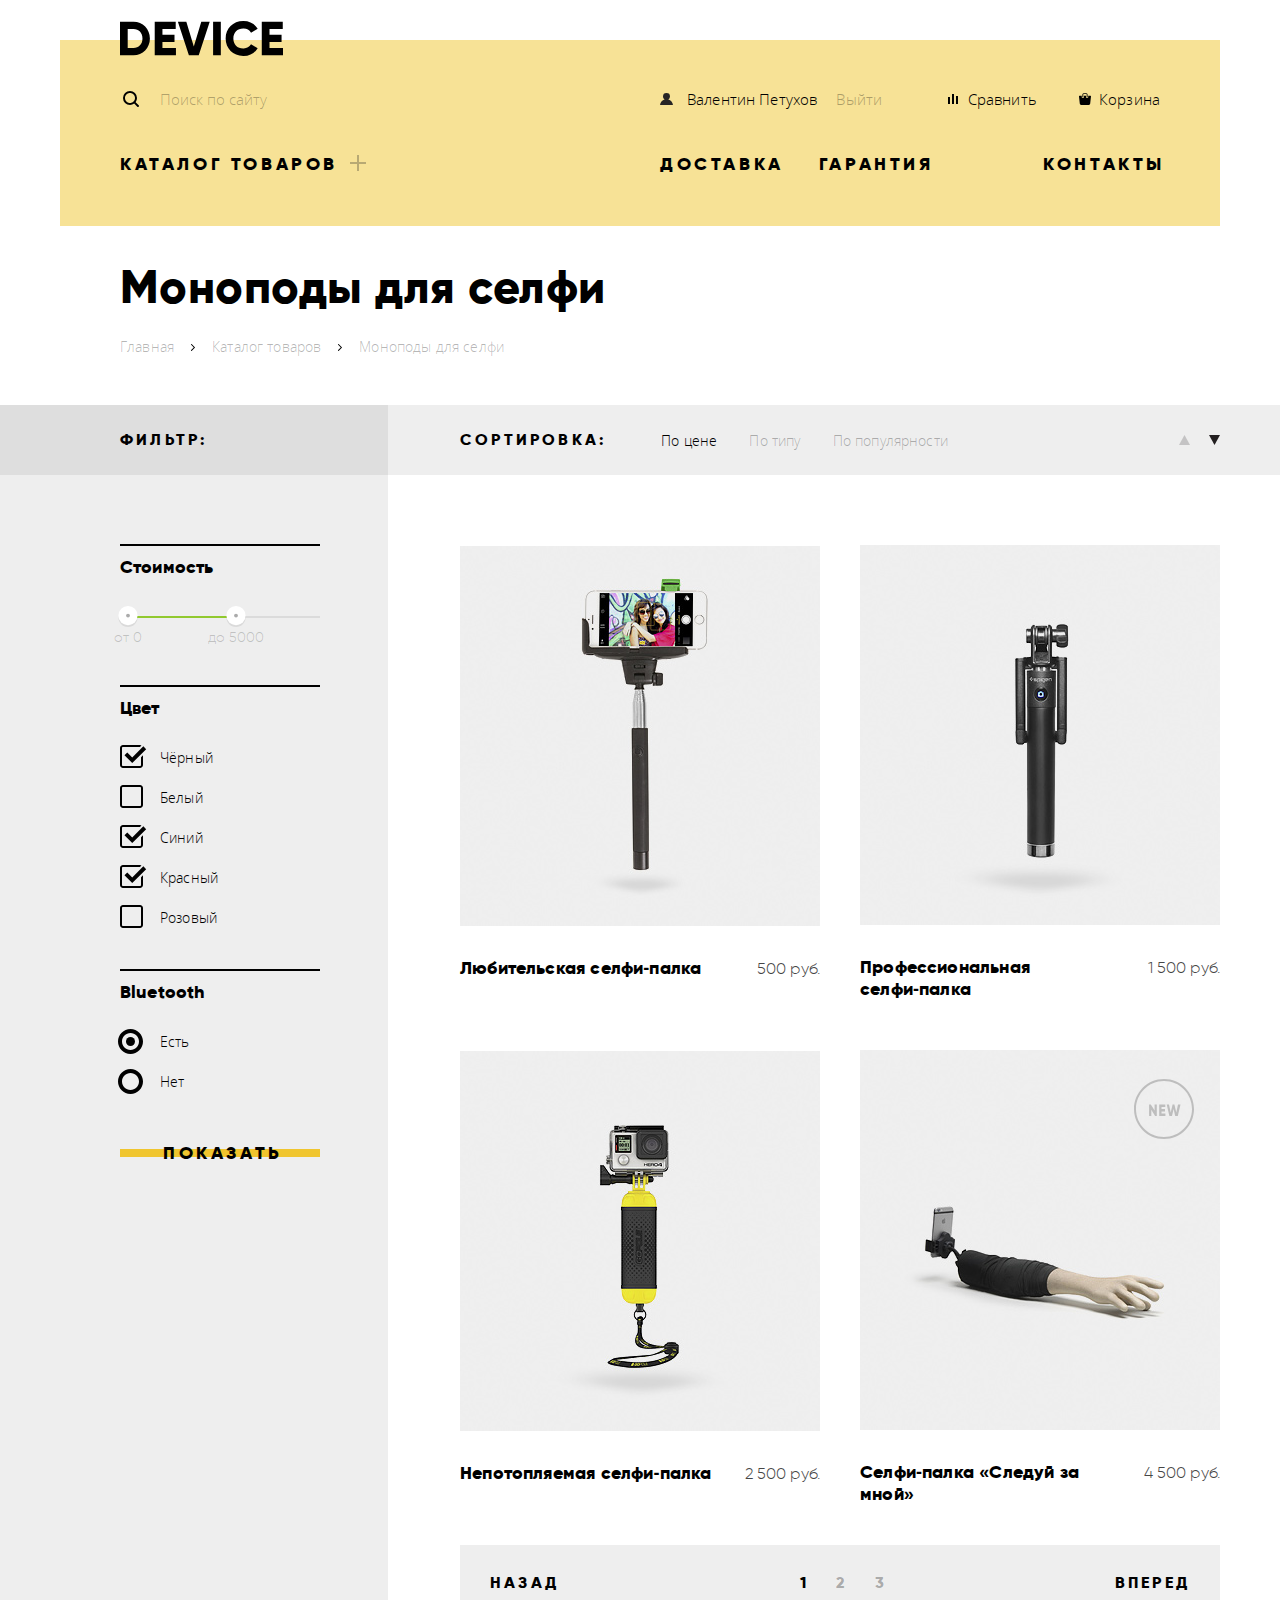
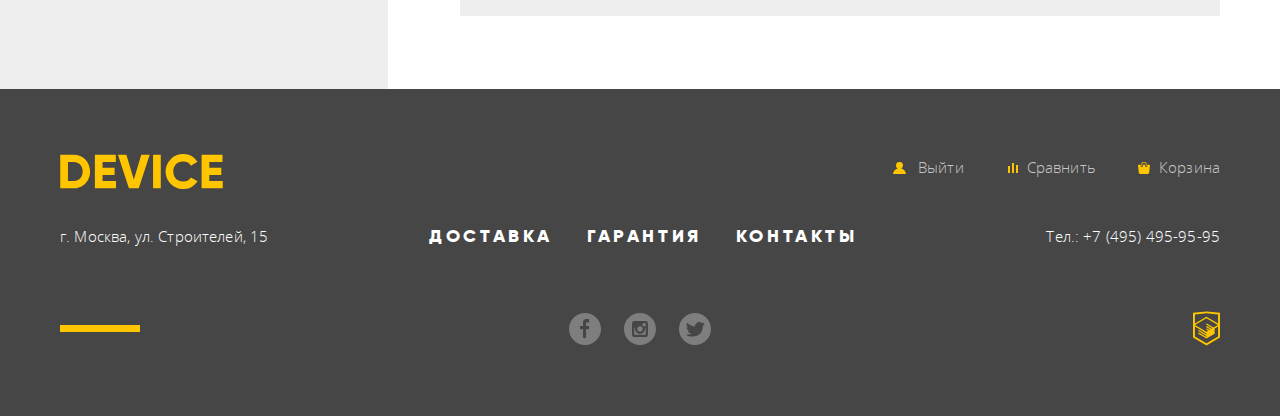
==== commit 4c388d7c: "Вторая финальная итерация: исправления, префиксы, анимация" ====
--- a/catalog.html
+++ b/catalog.html
@@ -3,7 +3,7 @@
 <head>
   <meta charset="UTF-8">
   <title>Device - Каталог</title>
-  <link rel="stylesheet" href="css/style.css">
+  <link rel="stylesheet" href="css/style.min.css">
 </head>
 <body>
   <header class="main-header">
@@ -29,16 +29,16 @@
           <div class="main-nav-submenu">
             <ul>
               <li class="main-nav-submenu-column">
-                <a href="#">Виртуальная реальность</a>
+                <a href="catalog.html">Виртуальная реальность</a>
                 <a href="#">Моноподы для селфи</a>
-                <a href="#">Экшн-камеры</a>
+                <a href="catalog.html">Экшн-камеры</a>
               </li>
               <li class="main-nav-submenu-column">
-                <a href="#">Фитнес-браслеты</a>
-                <a href="#">Умные часы</a>
+                <a href="catalog.html">Фитнес-браслеты</a>
+                <a href="catalog.html">Умные часы</a>
               </li>
               <li class="main-nav-submenu-column">
-                <a href="#">Квадрокоптеры</a>
+                <a href="catalog.html">Квадрокоптеры</a>
               </li>
             </ul>
           </div>
@@ -68,13 +68,13 @@
         <div class="catalog-sort">
           <span class="label">Сортировка:</span>
           <p class="sort-categories">
-            <a href="#">По цене</a>
+            <a class="current-sort" href="#">По цене</a>
             <a href="#">По типу</a>
             <a href="#">По популярности</a>
           </p>
           <p class="ascending-descending">
-            <a class="ascending current-sort" href="#"><span class="visually-hidden">По возрастанию</span></a>
-            <a class="descending" href="#"><span class="visually-hidden">По убыванию</span></a>
+            <a class="ascending" href="#"><span class="visually-hidden">По убыванию</span></a>
+            <a class="descending current-sort" href="#"><span class="visually-hidden">По возрастанию</span></a>
           </p>
         </div>
       </div>
@@ -95,17 +95,17 @@
             <fieldset>
               <legend>Цвет</legend>
               <ul>
-                <li><input class="visually-hidden" type="checkbox" id="filter-color-black" value="black"><label for="filter-color-black">Чёрный</label></li>
-                <li><input class="visually-hidden" type="checkbox" id="filter-color-white" value="white"><label for="filter-color-white">Белый</label></li>
-                <li><input class="visually-hidden" type="checkbox" id="filter-color-blue" value="blue"><label for="filter-color-blue">Синий</label></li>
-                <li><input class="visually-hidden" type="checkbox" id="filter-color-red" value="red"><label for="filter-color-red">Красный</label></li>
-                <li><input class="visually-hidden" type="checkbox" id="filter-color-pink" value="pink"><label for="filter-color-pink">Розовый</label></li>
+                <li><input class="visually-hidden" type="checkbox" name="filter-color" id="filter-color-black" value="black" checked><label for="filter-color-black">Чёрный</label></li>
+                <li><input class="visually-hidden" type="checkbox" name="filter-color" id="filter-color-white" value="white"><label for="filter-color-white">Белый</label></li>
+                <li><input class="visually-hidden" type="checkbox" name="filter-color" id="filter-color-blue" value="blue" checked><label for="filter-color-blue">Синий</label></li>
+                <li><input class="visually-hidden" type="checkbox" name="filter-color" id="filter-color-red" value="red" checked><label for="filter-color-red">Красный</label></li>
+                <li><input class="visually-hidden" type="checkbox" name="filter-color" id="filter-color-pink" value="pink"><label for="filter-color-pink">Розовый</label></li>
               </ul>
             </fieldset>
             <fieldset>
               <legend>Bluetooth</legend>
               <ul>
-                <li><input class="visually-hidden" type="radio" name="bluetooth" id="bluetooth-yes"><label for="bluetooth-yes">Есть</label></li>
+                <li><input class="visually-hidden" type="radio" name="bluetooth" id="bluetooth-yes" checked><label for="bluetooth-yes">Есть</label></li>
                 <li><input class="visually-hidden" type="radio" name="bluetooth" id="bluetooth-no"><label for="bluetooth-no">Нет</label></li>
               </ul>
             </fieldset>
--- a/css/style.min.css
+++ b/css/style.min.css
@@ -0,0 +1 @@
+@font-face{font-family:'Gilroy';src:url('../fonts/gilroylight.woff2') format('woff2'),url('../fonts/gilroylight.woff') format('woff'),url('../fonts/gilroylight.ttf') format('truetype');font-weight:normal;font-style:normal}@font-face{font-family:'Gilroy';src:url('../fonts/gilroyextrabold.woff2') format('woff2'),url('../fonts/gilroyextrabold.woff') format('woff'),url('../fonts/gilroyextrabold.ttf') format('truetype');font-weight:bold;font-style:normal}@font-face{font-family:'Open Sans';src:url('../fonts/opensans.woff2') format('woff2'),url('../fonts/opensans.woff') format('woff'),url('../fonts/opensans-regular.ttf') format('truetype');font-weight:normal;font-style:normal}@font-face{font-family:'Open Sans';src:url('../fonts/opensanslight.woff2') format('woff2'),url('../fonts/opensanslight.woff') format('woff'),url('../fonts/opensans-light.ttf') format('truetype');font-weight:lighter;font-style:normal}body{margin:0;font-family:'Open Sans',Arial,sans-serif;font-size:15px;font-weight:lighter;color:#464646;letter-spacing:.01em;line-height:2em}a{color:#000;text-decoration:none}.container{width:1160px;margin:0 auto;padding:0 20px}.flex-wrapper{display:-webkit-box;display:-ms-flexbox;display:flex}.visually-hidden{position:absolute;overflow:hidden;clip:rect(0 0 0 0);height:1px;width:1px;margin:-1px;padding:0;border:0}.heading{margin:0;font-family:'Gilroy',Arial,sans-serif;font-weight:bold;letter-spacing:.01em;font-size:47px;color:#000;line-height:1.2em}.heading-small{font-size:18px}.label{font-family:'Gilroy',Arial,sans-serif;font-weight:bold;font-size:16px;letter-spacing:.2em;text-transform:uppercase;color:#000}.main-nav .logo a:hover img,.main-nav .logo a:focus img,.main-footer .logo a:hover img,.main-footer .logo a:focus img{opacity:.6}.main-nav .logo a:focus img,.main-footer .logo a:focus img{opacity:.3}.btn{display:block;position:relative;border:0;background:0;height:40px;padding:0;margin:0;margin-left:3px;text-align:center;font-family:'Gilroy',Arial,sans-serif;font-weight:bold;font-size:18px;letter-spacing:3.6px;text-transform:uppercase;line-height:2.15em;color:#000;z-index:1;cursor:pointer}.btn::after{position:absolute;content:"";width:100%;height:8px;background-color:#f0c52e;top:16px;right:3px;z-index:-2;-webkit-transform:scaleY(1);transform:scaleY(1);-webkit-transition:-webkit-transform .3s ease-out;transition:-webkit-transform .3s ease-out;transition:transform .3s ease-out;transition:transform .3s ease-out,-webkit-transform .3s ease-out}.btn:hover::after,.btn:active::after{-webkit-transform:scaleY(5);transform:scaleY(5)}.btn:active{color:rgba(190,156,34,0.3)}.product-slide .btn{width:220px}.services-slider-switch .btn{width:160px}.about-us .btn,.contacts .btn{width:260px}.catalog-filter .btn,.catalog-item .btn{width:200px}.main-header .container{margin-top:40px;background-color:#f7e296;background-clip:border-box;padding:0;border-left:20px solid #fff;border-right:20px solid #fff}.main-header a:hover,.main-header a:focus{opacity:.6}.main-header a:active{opacity:.3}.search-form{display:-webkit-box;display:-ms-flexbox;display:flex;font-family:'Open Sans',Arial,sans-serif;font-size:15px}.search-form button,.main-nav-submenu-open{border:0;padding:0;background:0;cursor:pointer}.search-form input[type="search"]{background:url(../img/search.svg) 3px center no-repeat;font:inherit;-webkit-box-sizing:border-box;box-sizing:border-box;width:355px;padding:15px 10px 15px 40px;border:0}.search-form input[type="search"]::-webkit-input-placeholder{color:rgba(0,0,0,0.3)}.search-form input[type="search"]:-ms-input-placeholder{color:rgba(0,0,0,0.3)}.search-form input[type="search"]::placeholder{color:rgba(0,0,0,0.3)}.search-form input[type="search"]:-ms-input-placeholder{color:rgba(0,0,0,0.3)}.search-form input[type="search"]:hover::-webkit-input-placeholder{color:rgba(0,0,0,0.6)}.search-form input[type="search"]:hover:-ms-input-placeholder{color:rgba(0,0,0,0.6)}.search-form input[type="search"]:hover::placeholder{color:rgba(0,0,0,0.6)}.search-form input[type="search"]:hover:-ms-input-placeholder{color:rgba(0,0,0,0.6)}.search-form input[type="search"]:focus{background-image:url(../img/search.svg),linear-gradient(to top,#000 2px,transparent 2px);background-position:3px center,center center;background-repeat:no-repeat;outline:0}.search-form button{display:none;font:inherit;-webkit-box-sizing:border-box;box-sizing:border-box;padding:5px 20px;border:2px solid #000}.search-form button:hover,.search-form button:focus{display:inline;background-color:#000;color:#fff}.search-form button:active{background-color:#000;color:rgba(255,255,255,0.3)}.search-form input:focus ~ button{display:inline}.main-header .user-block{display:-webkit-box;display:-ms-flexbox;display:flex;-webkit-box-align:center;-ms-flex-align:center;align-items:center;-webkit-box-pack:justify;-ms-flex-pack:justify;justify-content:space-between;padding:29px 60px 20px}.main-header .user-section{display:-webkit-box;display:-ms-flexbox;display:flex;width:500px;-webkit-box-align:center;-ms-flex-align:center;align-items:center}.user-section .user{padding-left:27px;background:url(../img/user.svg) left center no-repeat}.user-section .compare{margin-left:auto;padding-left:20px;background:url(../img/compare.svg) left center no-repeat}.user-section .cart{margin-left:42px;padding-left:20px;background:url(../img/cart.svg) left center no-repeat}.user-section .logout{opacity:.3;margin-left:19px}.main-nav{display:-webkit-box;display:-ms-flexbox;display:flex;-webkit-box-align:start;-ms-flex-align:start;align-items:flex-start;position:relative;padding-top:0;padding-left:60px;padding-right:60px;padding-bottom:39px}.main-nav .logo{position:absolute;top:-128px;left:60px}.main-nav-submenu{display:none;position:relative;z-index:10}.main-nav-submenu-open{padding-bottom:12px}.main-nav-submenu:hover,.main-nav-submenu:focus,.main-nav-submenu:active{display:block}.main-nav-submenu ul{position:absolute;display:-webkit-box;display:-ms-flexbox;display:flex;-ms-flex-wrap:wrap;flex-wrap:wrap;width:1160px;min-height:140px;margin:0;padding:0;padding-top:20px;left:-60px;-ms-flex-line-pack:start;align-content:flex-start;background-color:#f7e296}.main-nav-submenu-open:hover,.main-nav-submenu-open:focus{color:rgba(0,0,0,0.6)}.main-nav-submenu-open:active{color:rgba(0,0,0,0.3)}.main-nav-submenu-open:hover ~ .main-nav-submenu,.main-nav-submenu-open:focus ~ .main-nav-submenu,.main-nav-submenu-open:active ~ .main-nav-submenu{display:block}.main-nav-submenu-open+svg{position:relative;top:1px;left:8px}.main-nav-submenu-column{display:-webkit-box;display:-ms-flexbox;display:flex;-webkit-box-orient:vertical;-webkit-box-direction:normal;-ms-flex-direction:column;flex-direction:column;-ms-flex-item-align:start;align-self:flex-start;width:160px;margin-left:40px;color:#000;line-height:36px}.main-nav-submenu-column:first-of-type{width:200px;margin-left:60px}.main-nav .label{font-size:18px}.main-nav-menu{display:-webkit-box;display:-ms-flexbox;display:flex;-ms-flex-wrap:wrap;flex-wrap:wrap;width:500px;padding:0;margin:0;margin-left:auto;list-style:none}.main-nav-menu li:first-child{margin-right:35px}.main-nav-menu li:last-child{margin-left:auto;margin-right:-5px}.product-slider.container{position:relative;width:1160px;margin-bottom:108px}.product-slider ol{display:-webkit-box;display:-ms-flexbox;display:flex;overflow:hidden;margin:0;padding:0;list-style:none;background-image:linear-gradient(to bottom,#f7e296 0,#f7e296 115px,#fff 115px)}.product-slide{-ms-flex-negative:0;flex-shrink:0;-ms-flex-preferred-size:1160px;flex-basis:1160px;display:-webkit-box;display:-ms-flexbox;display:flex}.product-slide .image-wrapper{-ms-flex-preferred-size:565px;flex-basis:565px;-ms-flex-negative:0;flex-shrink:0;-ms-flex-item-align:center;align-self:center;margin-right:35px}.product-slide .image-wrapper img{display:block;margin:auto}.product-slide .text-wrapper{-ms-flex-preferred-size:520px;flex-basis:520px;margin-right:auto}.product-slide .text-wrapper svg{margin-top:38px;margin-bottom:27px}.product-slide p{width:500px;margin-top:18px;margin-bottom:44px}.product-slide.slide-1{background-image:url(../img/01.svg);background-position:934px 10px;background-repeat:no-repeat}.product-slide.slide-2{background-image:url(../img/02.svg);background-position:909px 10px;background-repeat:no-repeat}.product-slide.slide-3{background-image:url(../img/03.svg);background-position:908px 10px;background-repeat:no-repeat}.basic-features{margin-top:57px;font-family:'Gilroy',Arial,sans-serif}.basic-features .values{font-size:36px}.basic-features .features{font-size:13px;line-height:20px}.basic-features td,.basic-features th{padding:0;padding-right:75px;white-space:nowrap}.basic-features td{padding-bottom:14px}.basic-features th{font-weight:normal}.product-slider-switch{position:absolute;display:-webkit-box;display:-ms-flexbox;display:flex;right:90px;bottom:145px;z-index:10}.product-slider-switch label{position:relative;margin-right:21px;width:12px;height:12px;border-radius:50%;background:url(../img/slider-button-empty.svg) 50% 50% no-repeat;background-size:12px 12px;overflow:hidden}.product-slider-switch label:last-of-type{margin-right:12px}#product-2:checked ~ ol .product-slide{-webkit-transform:translateX(-1160px);transform:translateX(-1160px)}#product-3:checked ~ ol .product-slide{-webkit-transform:translateX(-2320px);transform:translateX(-2320px)}#product-1:checked ~ .product-slider-switch label[for="product-1"]::before,#product-2:checked ~ .product-slider-switch label[for="product-2"]::before,#product-3:checked ~ .product-slider-switch label[for="product-3"]::before{position:absolute;content:"";width:12px;height:12px;background:url(../img/slider-button.svg) 50% 50% no-repeat;background-size:12px 12px}#product-1:focus ~ .product-slider-switch label[for="product-1"],#product-2:focus ~ .product-slider-switch label[for="product-2"],#product-3:focus ~ .product-slider-switch label[for="product-3"]{-webkit-box-shadow:0 0 0 3px #f7e296;box-shadow:0 0 0 3px #f7e296}.popular-list{display:-webkit-box;display:-ms-flexbox;display:flex;-webkit-box-pack:justify;-ms-flex-pack:justify;justify-content:space-between;list-style:none;padding:0;margin:0;margin-bottom:83px;font-family:'Gilroy',Arial,sans-serif;font-size:18px;font-weight:bold;color:#000;line-height:1.2em}.popular-list li{position:relative;-webkit-box-sizing:border-box;box-sizing:border-box;width:160px;height:240px;padding-top:194px}.popular-list a::before,.popular-list a::after{position:absolute;content:"";width:160px;height:160px;top:0;left:0}.popular-list a::before{background-color:#f7e296;z-index:-2}.popular-list li:first-child a::after{background:url("../img/popular-1.svg") 50% 50% no-repeat}.popular-list li:nth-child(2) a::after{background:url("../img/popular-2.svg") 38px 41px no-repeat}.popular-list li:nth-child(3) a::after{background:url("../img/popular-3.svg") 49px 39px no-repeat}.popular-list li:nth-child(4) a::after{background:url("../img/popular-4.svg") 28px 50px no-repeat}.popular-list li:nth-child(5) a::after{background:url("../img/popular-5.svg") 55px 32px no-repeat}.popular-list li:last-child a::after{background:url("../img/popular-6.svg") 12px 49px no-repeat}.popular-list a:hover::before{background-color:#f0c52e}.popular-list a:active::after{opacity:.3}.popular-list a:active{color:rgba(0,0,0,0.3)}.services-slider{margin-bottom:94px;padding-bottom:70px;background-image:linear-gradient(to bottom,transparent 100px,#e5e5e5 100px)}.services-slider-switch{-ms-flex-preferred-size:285px;flex-basis:285px;-ms-flex-negative:0;flex-shrink:0;margin-right:115px;padding:79px 0 43px;background:linear-gradient(to left,#000 7px,transparent 7px)}.services-slider-switch label{position:relative}.services-slider-switch .btn{margin-bottom:25px}.services-slider-list{-ms-flex-preferred-size:760px;flex-basis:760px;display:-webkit-box;display:-ms-flexbox;display:flex;overflow:hidden;margin:0;padding:0;list-style:none}.services-slide{width:100%;-ms-flex-negative:0;flex-shrink:0}.services-slide .heading{margin-top:68px}.services-slide p{width:500px;margin-top:27px}.services-slide.delivery{background-image:url(../img/delivery.svg);background-position:560px 84px;background-size:136px 164px;background-repeat:no-repeat}.services-slide.warranty{background-image:url(../img/warranty.svg);background-position:545px 61px;background-size:171px 195px;background-repeat:no-repeat}.services-slide.credit{background-image:url(../img/credit.svg);background-position:534px 61px;background-size:156px 188px;background-repeat:no-repeat}#service-1:checked ~ .flex-wrapper label[for="service-1"],#service-2:checked ~ .flex-wrapper label[for="service-2"],#service-3:checked ~ .flex-wrapper label[for="service-3"]{color:#f7e184}#service-1:checked ~ .flex-wrapper label[for="service-1"]::before,#service-2:checked ~ .flex-wrapper label[for="service-2"]::before,#service-3:checked ~ .flex-wrapper label[for="service-3"]::before{content:"";position:absolute;width:278px;height:40px;top:0;left:-3px;-webkit-transform:none;transform:none;background-color:#000;z-index:-1}#service-2:checked ~ .flex-wrapper .services-slide{-webkit-transform:translateX(-100%);transform:translateX(-100%)}#service-3:checked ~ .flex-wrapper .services-slide{-webkit-transform:translateX(-200%);transform:translateX(-200%)}.vendors{display:-webkit-box;display:-ms-flexbox;display:flex;-webkit-box-pack:justify;-ms-flex-pack:justify;justify-content:space-between;margin-bottom:92px}.vendors a{display:block;width:260px;height:100px;background-size:cover}.vendors a img{opacity:0}.vendors a:nth-of-type(1){background:url("../img/logo-1-bw.jpg") 50% 50% no-repeat}.vendors a:nth-of-type(2){background:url("../img/logo-2-bw.jpg") 50% 50% no-repeat}.vendors a:nth-of-type(3){background:url("../img/logo-3-bw.jpg") 50% 50% no-repeat}.vendors a:nth-of-type(4){background:url("../img/logo-4-bw.jpg") 50% 50% no-repeat}.vendors a:hover img,.vendors a:focus img,.vendors a:active img{opacity:1}.about-us,.contacts{-ms-flex-preferred-size:560px;flex-basis:560px;margin-bottom:82px}.about-us .heading,.contacts .heading{margin-bottom:40px}.about-us svg,.contacts svg{margin-bottom:32px}.about-us{margin-right:auto}.about-us p{width:500px;margin:30px 0;letter-spacing:.005em}.about-us ul{margin-top:70px;margin-bottom:60px;padding:0;list-style:none;font-family:'Gilroy',Arial,sans-serif;font-size:16px;font-weight:bold;color:#000}.about-us li{padding-left:35px;background-image:url(../img/bullet.svg);background-size:8px 8px;background-position:left 11px;background-repeat:no-repeat;margin-bottom:10px}.contacts>p{margin-bottom:40px;letter-spacing:.005em}.contacts .map-open{display:block;margin-bottom:67px;line-height:0}@-webkit-keyframes appear{0%{-webkit-transform:translateX(200%) scale(0.001);transform:translateX(200%) scale(0.001);opacity:0}65%{-webkit-transform:translateX(-60%) translateY(-50%) scale(1.05);transform:translateX(-60%) translateY(-50%) scale(1.05);opacity:1}100%{-webkit-transform:translateX(-50%) translateY(-50%) scale(1);transform:translateX(-50%) translateY(-50%) scale(1);opacity:1}}@keyframes appear{0%{-webkit-transform:translateX(200%) scale(0.001);transform:translateX(200%) scale(0.001);opacity:0}65%{-webkit-transform:translateX(-60%) translateY(-50%) scale(1.05);transform:translateX(-60%) translateY(-50%) scale(1.05);opacity:1}100%{-webkit-transform:translateX(-50%) translateY(-50%) scale(1);transform:translateX(-50%) translateY(-50%) scale(1);opacity:1}}@-webkit-keyframes error{0%{background-color:#ff3030}100%{background-color:#fff}}@keyframes error{0%{background-color:#ff3030}100%{background-color:#fff}}.modal{display:none;position:fixed;top:50%;left:50%;-webkit-transform:translate(-50%,-50%);transform:translate(-50%,-50%);background-color:#fff;z-index:1000}.modal-show{display:-webkit-box;display:-ms-flexbox;display:flex;-webkit-animation-name:appear;animation-name:appear;-webkit-animation-duration:.5s;animation-duration:.5s;-webkit-animation-timing-function:ease;animation-timing-function:ease}.modal-error{-webkit-animation-name:error;animation-name:error;-webkit-animation-duration:.7s;animation-duration:.7s;-webkit-animation-timing-function:linear;animation-timing-function:linear}.modal .modal-close{position:absolute;top:22px;right:22px;width:55px;height:55px;border:0;padding:0;background:0;background-image:url(../img/modal-close.svg);background-size:55px 55px;opacity:.5}.modal .modal-close:hover,.modal .modal-close:focus{opacity:1}.modal .modal-close:active{opacity:.3}.modal-write-us{width:760px;padding-left:100px;padding-right:100px;padding-top:95px;padding-bottom:80px;-webkit-box-shadow:-40px 0 40px -40px rgba(4,6,6,0.8),40px 0 40px -40px rgba(4,6,6,0.8),0 10px 20px 0 rgba(4,6,6,0.2);box-shadow:-40px 0 40px -40px rgba(4,6,6,0.8),40px 0 40px -40px rgba(4,6,6,0.8),0 10px 20px 0 rgba(4,6,6,0.2)}.modal-write-us p{margin:0}.modal-write-us .flex-wrapper{-webkit-box-pack:justify;-ms-flex-pack:justify;justify-content:space-between;margin-bottom:32px}.modal-write-us label{font-family:'Gilroy',Arial,sans-serif;font-size:18px;line-height:1.2em;font-weight:bold}.modal-write-us .write-us-name,.modal-write-us .write-us-email{width:320px;color:#000}.modal-write-us .write-us-message{width:720px;color:#000;margin-bottom:40px}.modal-write-us input,.modal-write-us textarea{width:100%;padding:15px 20px;font-family:'Open Sans',Arial,sans-serif;font-size:14px;line-height:18px;font-weight:normal;border:0;background-color:#f2f2f2;margin-top:10px}.modal-write-us input::-webkit-input-placeholder,.modal-write-us textarea::-webkit-input-placeholder{color:rgba(0,0,0,0.4)}.modal-write-us input:-ms-input-placeholder,.modal-write-us textarea:-ms-input-placeholder{color:rgba(0,0,0,0.4)}.modal-write-us input::placeholder,.modal-write-us textarea::placeholder{color:rgba(0,0,0,0.4)}.modal-write-us input:-ms-input-placeholder,.modal-write-us textarea:-ms-input-placeholder{color:rgba(0,0,0,0.4)}.modal-write-us input:hover,.modal-write-us textarea:hover{background-color:#ebebeb}.modal-write-us input:focus,.modal-write-us textarea:focus{background-color:#fff;outline:3px solid #f0c52e;outline-offset:-3px}.modal-write-us input:invalid,.modal-write-us textarea:invalid{background-color:#f6dada}.modal-map{width:960px;min-height:559px;line-height:0;background:url(../img/map-big.jpg) 50% 50% no-repeat;background-size:960px 559px}.catalog{margin-top:21px}.catalog h1{padding-left:60px;line-height:80px}.breadcrumbs{display:-webkit-box;display:-ms-flexbox;display:flex;margin:0;margin-top:5px;margin-bottom:43px;padding:0;padding-left:60px;list-style:none;font-size:14px}.breadcrumbs li:not(:first-child){padding-left:38px;background:url(../img/nav-arrow.svg) 17px 50% no-repeat}.breadcrumbs li,.breadcrumbs a{color:rgba(0,0,0,0.3)}.breadcrumbs a:hover,.breadcrumbs a:focus{color:rgba(0,0,0,0.6)}.breadcrumbs a:active{color:rgba(0,0,0,0.1)}.head-container-wide{background-image:-webkit-gradient(linear,left top,right top,color-stop(50%,#dedede),color-stop(50%,#eee));background-image:linear-gradient(to right,#dedede 50%,#eee 50%)}.body-container-wide{background-image:-webkit-gradient(linear,left top,right top,color-stop(50%,#eee),color-stop(50%,#fff));background-image:linear-gradient(to right,#eee 50%,#fff 50%)}.filter-heading{display:-webkit-box;display:-ms-flexbox;display:flex;width:268px;padding-left:60px;background-color:#dedede}.filter-heading .label{margin:20px 0}.catalog-sort{display:-webkit-box;display:-ms-flexbox;display:flex;-webkit-box-flex:1;-ms-flex-positive:1;flex-grow:1;-webkit-box-align:center;-ms-flex-align:center;align-items:center;background-color:#eee}.catalog-sort a{color:rgba(0,0,0,0.3);font-size:14px;line-height:18px}.catalog-sort .sort-categories{margin-left:55px}.catalog-sort .sort-categories a:not(:last-child){margin-right:28px}.catalog-sort .ascending-descending{display:-webkit-box;display:-ms-flexbox;display:flex;-ms-flex-preferred-size:41px;flex-basis:41px;-webkit-box-align:center;-ms-flex-align:center;align-items:center;-webkit-box-pack:justify;-ms-flex-pack:justify;justify-content:space-between;margin-left:auto}.catalog-sort .ascending-descending a{display:block;width:11px;height:10px;opacity:.2}.catalog-sort .ascending-descending a:hover,.catalog-sort .ascending-descending a:focus{opacity:.4}.catalog-sort .ascending-descending a:active{opacity:1}.ascending-descending .ascending{background:url(../img/icon-up-dir.svg) 50% 50% no-repeat}.ascending-descending .descending{background:url(../img/icon-down-dir.svg) 50% 50% no-repeat}.catalog-sort a.current-sort{color:#000;opacity:1}.catalog-sort .label{margin-left:72px}.catalog-sort a:hover,.catalog-sort a:focus{color:rgba(0,0,0,0.6)}.catalog-sort a:active{color:#000}.catalog-filter{-ms-flex-negative:0;flex-shrink:0;-ms-flex-preferred-size:268px;flex-basis:268px;margin-left:60px;background-color:#eee;color:#000;font-size:14px}.catalog-filter form{width:200px;margin-top:69px}.catalog-filter fieldset{border:0;margin:0;padding:0;margin-bottom:26px}.catalog-filter legend{display:block;padding:8px 0 20px;width:100%;font-family:'Gilroy',Arial,sans-serif;font-size:18px;font-weight:bold;background-image:linear-gradient(to bottom,#000 2px,transparent 2px)}.catalog-filter fieldset.price{margin-bottom:40px}.catalog-filter fieldset.price legend{padding-bottom:34px}.catalog-filter .price-range-slider{width:100%;height:2px;background-color:#dbdbdb;margin-bottom:27px}.price-range-slider .price-current-range{position:relative;width:60%;height:100%;background-color:#91c92f}.price-current-range button{position:absolute;border:0;padding-top:23px;top:-10px;background:0;background-image:url(../img/filter-button.svg);background-size:20px 22px;background-position:top center;background-repeat:no-repeat;color:rgba(0,0,0,0.2);font-family:"Gilroy",Arial,sans-serif;font-size:14px;font-weight:lighter;cursor:pointer}.price-current-range button:focus,.price-current-range button:active{background-size:22px 24px;top:-11px}.price-current-range .min-price{left:-10%}.price-current-range .max-price{right:-25%}.catalog-filter ul{margin:0;padding:0;list-style:none}.catalog-filter li{position:relative;padding-left:40px;margin-bottom:10px}.catalog-filter input[type="checkbox"]+label::before{position:absolute;content:"";width:23px;height:23px;left:0;bottom:5px;background:url(../img/checkbox-off.svg) 50% 50% no-repeat;cursor:pointer}.catalog-filter input[type="checkbox"]:checked+label::before{width:27px;background:url(../img/checkbox-on.svg) 50% 50% no-repeat}.catalog-filter input[type="checkbox"]+label:hover::before,.catalog-filter input[type="checkbox"]:focus+label::before{opacity:.6}.catalog-filter input[type="radio"]+label::before{position:absolute;content:"";width:25px;height:25px;left:-2px;bottom:3px;background:url(../img/radio-off.svg) 50% 50% no-repeat;cursor:pointer}.catalog-filter input[type="radio"]:checked+label::before{background:url(../img/radio-on.svg) 50% 50% no-repeat}.catalog-filter input[type="radio"]+label:hover::before,.catalog-filter input[type="radio"]:focus+label::before{opacity:.6}.catalog-filter input[type="checkbox"]:focus+label,.catalog-filter input[type="radio"]:focus+label{outline:1px dotted #000}.catalog-page{display:-webkit-box;display:-ms-flexbox;display:flex;-webkit-box-orient:vertical;-webkit-box-direction:normal;-ms-flex-direction:column;flex-direction:column;padding-left:72px;background-color:#fff}.catalog-items{display:-webkit-box;display:-ms-flexbox;display:flex;-ms-flex-wrap:wrap;flex-wrap:wrap;-webkit-box-flex:0;-ms-flex-positive:0;flex-grow:0;width:760px;-webkit-box-pack:justify;-ms-flex-pack:justify;justify-content:space-between;-ms-flex-line-pack:start;align-content:flex-start;padding-top:70px}.catalog-item{position:relative;width:360px;display:-webkit-box;display:-ms-flexbox;display:flex;-webkit-box-orient:vertical;-webkit-box-direction:reverse;-ms-flex-direction:column-reverse;flex-direction:column-reverse}.catalog-item .flex-wrapper{-webkit-box-pack:justify;-ms-flex-pack:justify;justify-content:space-between;-webkit-box-align:baseline;-ms-flex-align:baseline;align-items:baseline;padding-bottom:50px}.catalog-item .heading-small{width:260px}.catalog-item img{-webkit-box-ordinal-group:2;-ms-flex-order:1;order:1;margin-bottom:12px}.catalog-item-hover{position:absolute;display:-webkit-box;display:-ms-flexbox;display:flex;-webkit-box-orient:vertical;-webkit-box-direction:normal;-ms-flex-direction:column;flex-direction:column;-ms-flex-negative:0;flex-shrink:0;-webkit-box-align:center;-ms-flex-align:center;align-items:center;width:360px;height:380px;top:0;background-color:rgba(238,238,238,0.7);opacity:0}.catalog-item-hover:hover{opacity:1}.catalog-item-hover .btn{margin-top:170px}.catalog-item.new-item::before{position:absolute;content:"";width:60px;height:60px;top:29px;right:26px;background:url(../img/new.svg) 50% 50% no-repeat;opacity:.2}.catalog-item-price{font-family:'Gilroy',Arial,sans-serif;font-size:16px;font-weight:lighter}.add-to-comparison{font-family:'Open Sans',Tahoma,sans-serif;color:rgba(0,0,0,0.5);border:0;background:0;cursor:pointer;margin-top:15px}.add-to-comparison:hover,.add-to-comparison:focus{color:#000}.add-to-comparison:active{color:rgba(0,0,0,0.2)}.catalog-paginator{display:-webkit-box;display:-ms-flexbox;display:flex;-webkit-box-pack:justify;-ms-flex-pack:justify;justify-content:space-between;-webkit-box-align:baseline;-ms-flex-align:baseline;align-items:baseline;margin:0;padding:0;margin-top:-10px;margin-bottom:73px;background-color:#eee;list-style:none}.catalog-paginator ul{display:-webkit-box;display:-ms-flexbox;display:flex;margin:0;padding:0;padding-left:10px;list-style:none;letter-spacing:normal}.catalog-paginator ul li:not(:last-child){margin-right:20px}.catalog-paginator a{padding:0 5px;color:rgba(0,0,0,0.3)}.catalog-paginator a:hover,.catalog-paginator a:focus{color:rgba(0,0,0,0.6)}.catalog-paginator a.previous,.catalog-paginator a.next{display:block;padding:23px 30px 18px}.catalog-paginator a.previous,.catalog-paginator a.next,.catalog-paginator a:active,.catalog-paginator .paginator-current-page{color:#000}.catalog-paginator a.previous:hover,.catalog-paginator a.previous:focus,.catalog-paginator a.previous:active,.catalog-paginator a.next:hover,.catalog-paginator a.next:focus,.catalog-paginator a.next:active{background-color:rgba(0,0,0,0.08)}.catalog-paginator a.previous:active,.catalog-paginator a.next:active{color:rgba(0,0,0,0.3)}.main-footer{padding-top:65px;background-color:#464646;color:#fff}.main-footer .container{display:-webkit-box;display:-ms-flexbox;display:flex;-webkit-box-orient:vertical;-webkit-box-direction:normal;-ms-flex-direction:column;flex-direction:column}.main-footer .flex-wrapper{-webkit-box-pack:justify;-ms-flex-pack:justify;justify-content:space-between;-webkit-box-align:start;-ms-flex-align:start;align-items:flex-start;margin-bottom:32px}.main-footer a{color:#fff}.main-footer p{margin:0}.main-footer .logo{line-height:0}.footer-user-section,.footer-menu-section{display:-webkit-box;display:-ms-flexbox;display:flex;-webkit-box-align:start;-ms-flex-align:start;align-items:flex-start}.footer-user-section a{position:relative;padding-left:25px;margin-right:38px;color:rgba(255,255,255,0.7);line-height:27px}.footer-user-section a:last-of-type{margin-right:0}.footer-user-section .user::before,.footer-user-section .compare::before,.footer-user-section .cart::before{position:absolute;content:"";bottom:7px;left:0;width:13px;height:13px}.footer-user-section .user::before{background:url(../img/user-footer.svg) 50% 50% no-repeat}.footer-user-section .compare::before{background:url(../img/compare-footer.svg) 50% 50% no-repeat;left:5px}.footer-user-section .cart::before{background:url(../img/cart-footer.svg) 50% 50% no-repeat;left:4px}.footer-user-section a:hover::before,.footer-user-section a:focus::before{opacity:.6}.footer-user-section a:active::before{opacity:.3}.footer-menu-section{margin-bottom:60px}.footer-menu-section a:not(:nth-child(3n)){margin-right:34px}.footer-menu-section .footer-menu{display:-webkit-box;display:-ms-flexbox;display:flex;-webkit-box-pack:center;-ms-flex-pack:center;justify-content:center;-ms-flex-wrap:wrap;flex-wrap:wrap;width:450px;margin-left:150px;margin-right:auto}.footer-menu-section .footer-menu .label{font-size:18px}.footer-user-section a:hover,.footer-user-section a:focus,.footer-menu-section a{color:#fff}.footer-menu-section a:hover,.footer-menu-section a:focus{color:rgba(255,255,255,0.6)}.footer-user-section a:active,.footer-menu-section a:active{color:rgba(255,255,255,0.3)}.footer-social-section{display:-webkit-box;display:-ms-flexbox;display:flex;-webkit-box-align:center;-ms-flex-align:center;align-items:center;-webkit-box-pack:justify;-ms-flex-pack:justify;justify-content:space-between;margin-bottom:70px}.footer-social-section .social{display:-webkit-box;display:-ms-flexbox;display:flex;-ms-flex-preferred-size:142px;flex-basis:142px;-webkit-box-pack:justify;-ms-flex-pack:justify;justify-content:space-between}.footer-social-section .social a{display:block;width:32px;height:32px;background-size:32px 32px;background-repeat:no-repeat;opacity:.3}.footer-social-section .social a:hover,.footer-social-section .social a:focus{opacity:.6}.footer-social-section .social a:active{opacity:.1}.footer-social-section .social-fb{background-image:url(../img/fb.svg)}.footer-social-section .social-in{background-image:url(../img/instagram.svg)}.footer-social-section .social-tw{background-image:url(../img/twitter.svg)}.footer-social-section .html-academy{margin-left:53px}.footer-social-section .html-link{display:block;width:27px;height:35px;background-image:url(../img/logo-html.svg);background-size:27px 35px;background-repeat:no-repeat;opacity:1}.footer-social-section .html-link:hover,.footer-social-section .html-link:focus{opacity:.6}.footer-social-section .html-link:active{opacity:.3}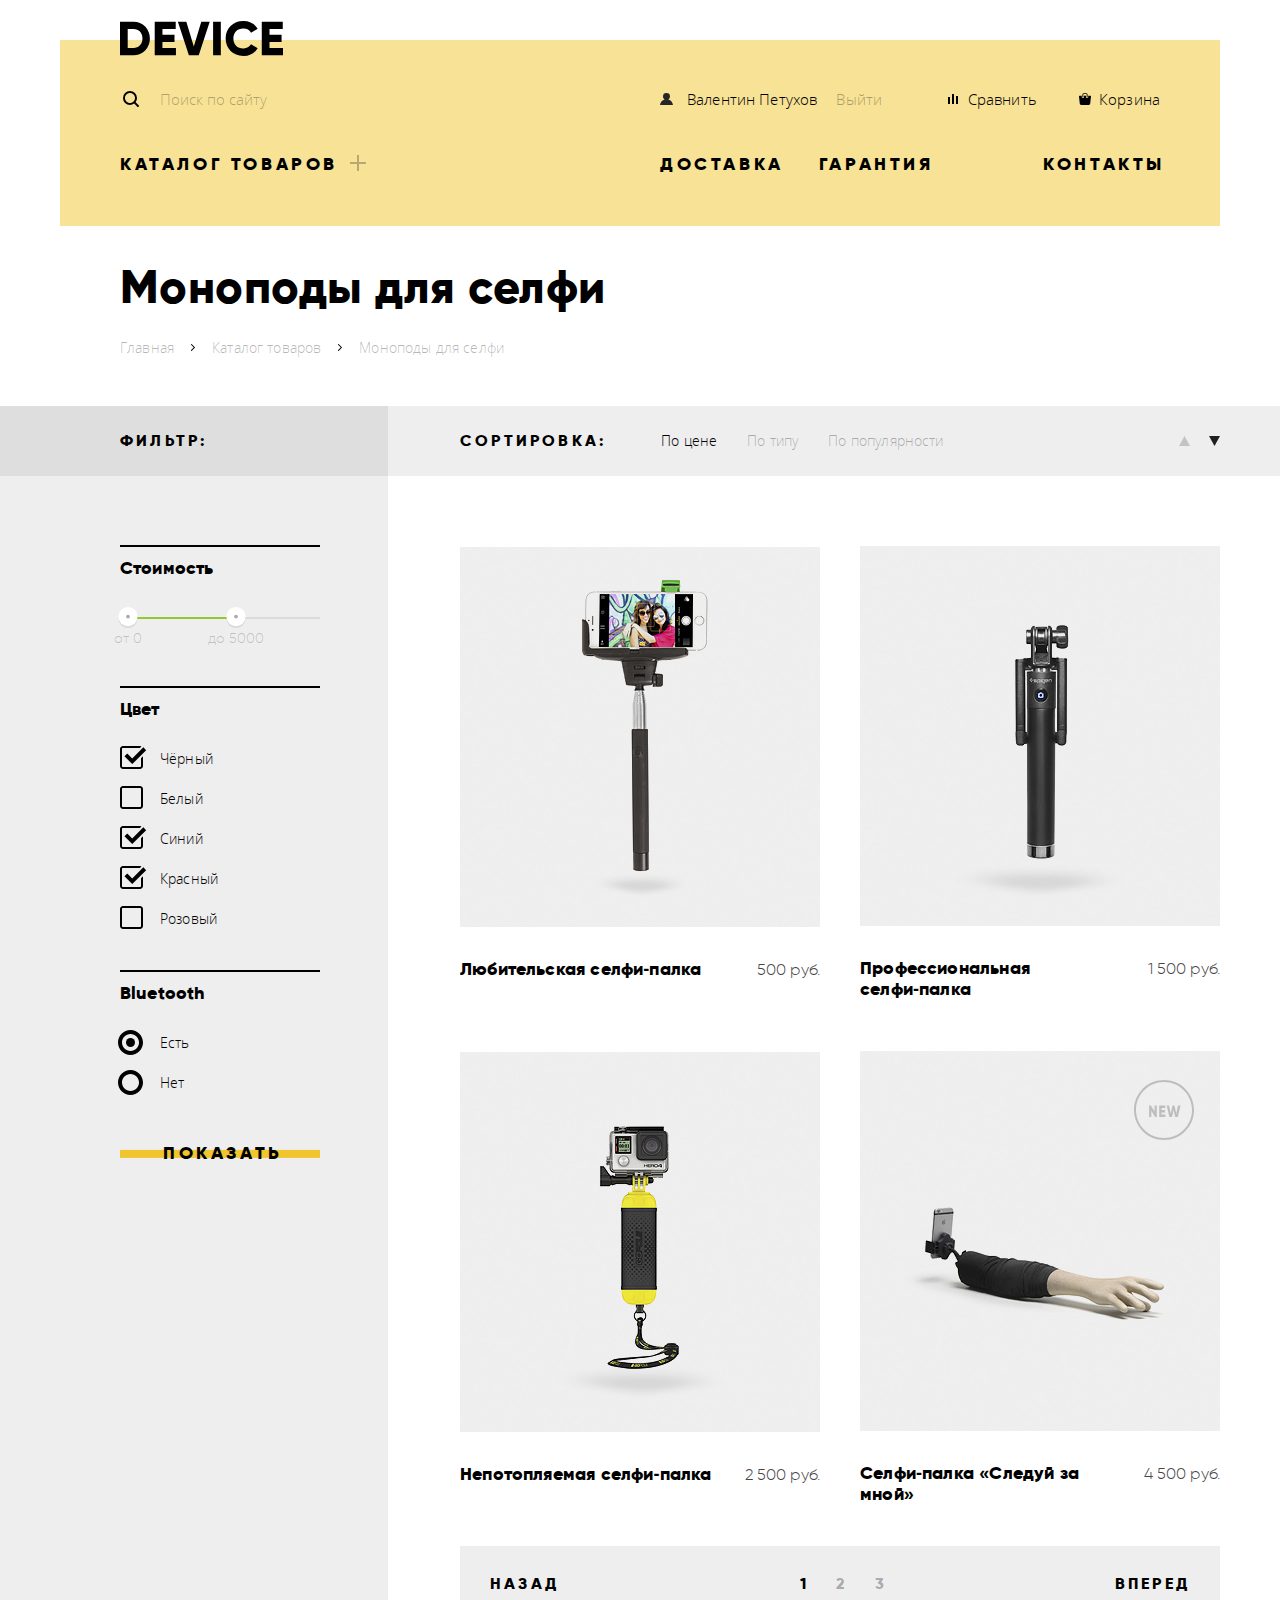
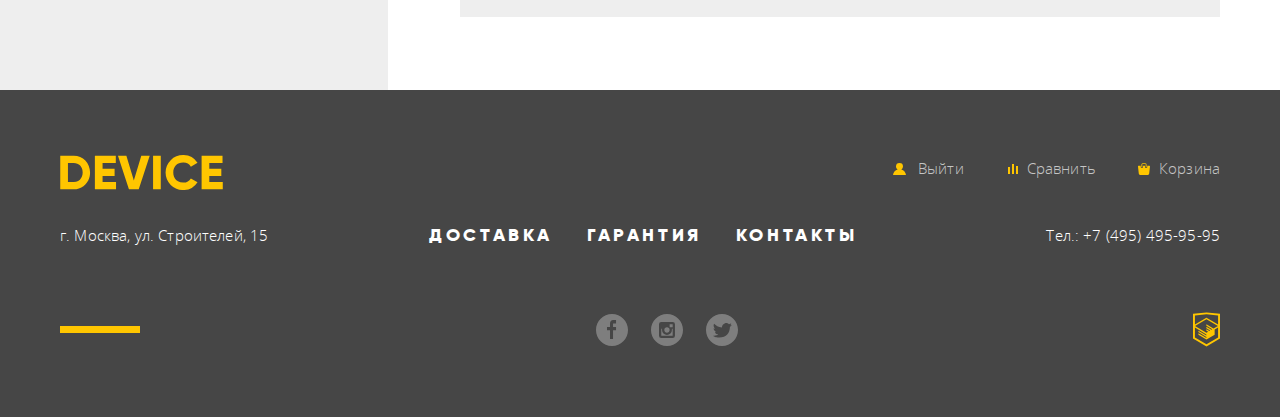
==== commit a8d8e6ac: "Третья финальная итерация" ====
--- a/catalog.html
+++ b/catalog.html
@@ -3,6 +3,7 @@
 <head>
   <meta charset="UTF-8">
   <title>Device - Каталог</title>
+  <link rel="stylesheet" href="css/normalize.min.css">
   <link rel="stylesheet" href="css/style.min.css">
 </head>
 <body>
--- a/css/style.min.css
+++ b/css/style.min.css
@@ -1 +1 @@
-@font-face{font-family:'Gilroy';src:url('../fonts/gilroylight.woff2') format('woff2'),url('../fonts/gilroylight.woff') format('woff'),url('../fonts/gilroylight.ttf') format('truetype');font-weight:normal;font-style:normal}@font-face{font-family:'Gilroy';src:url('../fonts/gilroyextrabold.woff2') format('woff2'),url('../fonts/gilroyextrabold.woff') format('woff'),url('../fonts/gilroyextrabold.ttf') format('truetype');font-weight:bold;font-style:normal}@font-face{font-family:'Open Sans';src:url('../fonts/opensans.woff2') format('woff2'),url('../fonts/opensans.woff') format('woff'),url('../fonts/opensans-regular.ttf') format('truetype');font-weight:normal;font-style:normal}@font-face{font-family:'Open Sans';src:url('../fonts/opensanslight.woff2') format('woff2'),url('../fonts/opensanslight.woff') format('woff'),url('../fonts/opensans-light.ttf') format('truetype');font-weight:lighter;font-style:normal}body{margin:0;font-family:'Open Sans',Arial,sans-serif;font-size:15px;font-weight:lighter;color:#464646;letter-spacing:.01em;line-height:2em}a{color:#000;text-decoration:none}.container{width:1160px;margin:0 auto;padding:0 20px}.flex-wrapper{display:-webkit-box;display:-ms-flexbox;display:flex}.visually-hidden{position:absolute;overflow:hidden;clip:rect(0 0 0 0);height:1px;width:1px;margin:-1px;padding:0;border:0}.heading{margin:0;font-family:'Gilroy',Arial,sans-serif;font-weight:bold;letter-spacing:.01em;font-size:47px;color:#000;line-height:1.2em}.heading-small{font-size:18px}.label{font-family:'Gilroy',Arial,sans-serif;font-weight:bold;font-size:16px;letter-spacing:.2em;text-transform:uppercase;color:#000}.main-nav .logo a:hover img,.main-nav .logo a:focus img,.main-footer .logo a:hover img,.main-footer .logo a:focus img{opacity:.6}.main-nav .logo a:focus img,.main-footer .logo a:focus img{opacity:.3}.btn{display:block;position:relative;border:0;background:0;height:40px;padding:0;margin:0;margin-left:3px;text-align:center;font-family:'Gilroy',Arial,sans-serif;font-weight:bold;font-size:18px;letter-spacing:3.6px;text-transform:uppercase;line-height:2.15em;color:#000;z-index:1;cursor:pointer}.btn::after{position:absolute;content:"";width:100%;height:8px;background-color:#f0c52e;top:16px;right:3px;z-index:-2;-webkit-transform:scaleY(1);transform:scaleY(1);-webkit-transition:-webkit-transform .3s ease-out;transition:-webkit-transform .3s ease-out;transition:transform .3s ease-out;transition:transform .3s ease-out,-webkit-transform .3s ease-out}.btn:hover::after,.btn:active::after{-webkit-transform:scaleY(5);transform:scaleY(5)}.btn:active{color:rgba(190,156,34,0.3)}.product-slide .btn{width:220px}.services-slider-switch .btn{width:160px}.about-us .btn,.contacts .btn{width:260px}.catalog-filter .btn,.catalog-item .btn{width:200px}.main-header .container{margin-top:40px;background-color:#f7e296;background-clip:border-box;padding:0;border-left:20px solid #fff;border-right:20px solid #fff}.main-header a:hover,.main-header a:focus{opacity:.6}.main-header a:active{opacity:.3}.search-form{display:-webkit-box;display:-ms-flexbox;display:flex;font-family:'Open Sans',Arial,sans-serif;font-size:15px}.search-form button,.main-nav-submenu-open{border:0;padding:0;background:0;cursor:pointer}.search-form input[type="search"]{background:url(../img/search.svg) 3px center no-repeat;font:inherit;-webkit-box-sizing:border-box;box-sizing:border-box;width:355px;padding:15px 10px 15px 40px;border:0}.search-form input[type="search"]::-webkit-input-placeholder{color:rgba(0,0,0,0.3)}.search-form input[type="search"]:-ms-input-placeholder{color:rgba(0,0,0,0.3)}.search-form input[type="search"]::placeholder{color:rgba(0,0,0,0.3)}.search-form input[type="search"]:-ms-input-placeholder{color:rgba(0,0,0,0.3)}.search-form input[type="search"]:hover::-webkit-input-placeholder{color:rgba(0,0,0,0.6)}.search-form input[type="search"]:hover:-ms-input-placeholder{color:rgba(0,0,0,0.6)}.search-form input[type="search"]:hover::placeholder{color:rgba(0,0,0,0.6)}.search-form input[type="search"]:hover:-ms-input-placeholder{color:rgba(0,0,0,0.6)}.search-form input[type="search"]:focus{background-image:url(../img/search.svg),linear-gradient(to top,#000 2px,transparent 2px);background-position:3px center,center center;background-repeat:no-repeat;outline:0}.search-form button{display:none;font:inherit;-webkit-box-sizing:border-box;box-sizing:border-box;padding:5px 20px;border:2px solid #000}.search-form button:hover,.search-form button:focus{display:inline;background-color:#000;color:#fff}.search-form button:active{background-color:#000;color:rgba(255,255,255,0.3)}.search-form input:focus ~ button{display:inline}.main-header .user-block{display:-webkit-box;display:-ms-flexbox;display:flex;-webkit-box-align:center;-ms-flex-align:center;align-items:center;-webkit-box-pack:justify;-ms-flex-pack:justify;justify-content:space-between;padding:29px 60px 20px}.main-header .user-section{display:-webkit-box;display:-ms-flexbox;display:flex;width:500px;-webkit-box-align:center;-ms-flex-align:center;align-items:center}.user-section .user{padding-left:27px;background:url(../img/user.svg) left center no-repeat}.user-section .compare{margin-left:auto;padding-left:20px;background:url(../img/compare.svg) left center no-repeat}.user-section .cart{margin-left:42px;padding-left:20px;background:url(../img/cart.svg) left center no-repeat}.user-section .logout{opacity:.3;margin-left:19px}.main-nav{display:-webkit-box;display:-ms-flexbox;display:flex;-webkit-box-align:start;-ms-flex-align:start;align-items:flex-start;position:relative;padding-top:0;padding-left:60px;padding-right:60px;padding-bottom:39px}.main-nav .logo{position:absolute;top:-128px;left:60px}.main-nav-submenu{display:none;position:relative;z-index:10}.main-nav-submenu-open{padding-bottom:12px}.main-nav-submenu:hover,.main-nav-submenu:focus,.main-nav-submenu:active{display:block}.main-nav-submenu ul{position:absolute;display:-webkit-box;display:-ms-flexbox;display:flex;-ms-flex-wrap:wrap;flex-wrap:wrap;width:1160px;min-height:140px;margin:0;padding:0;padding-top:20px;left:-60px;-ms-flex-line-pack:start;align-content:flex-start;background-color:#f7e296}.main-nav-submenu-open:hover,.main-nav-submenu-open:focus{color:rgba(0,0,0,0.6)}.main-nav-submenu-open:active{color:rgba(0,0,0,0.3)}.main-nav-submenu-open:hover ~ .main-nav-submenu,.main-nav-submenu-open:focus ~ .main-nav-submenu,.main-nav-submenu-open:active ~ .main-nav-submenu{display:block}.main-nav-submenu-open+svg{position:relative;top:1px;left:8px}.main-nav-submenu-column{display:-webkit-box;display:-ms-flexbox;display:flex;-webkit-box-orient:vertical;-webkit-box-direction:normal;-ms-flex-direction:column;flex-direction:column;-ms-flex-item-align:start;align-self:flex-start;width:160px;margin-left:40px;color:#000;line-height:36px}.main-nav-submenu-column:first-of-type{width:200px;margin-left:60px}.main-nav .label{font-size:18px}.main-nav-menu{display:-webkit-box;display:-ms-flexbox;display:flex;-ms-flex-wrap:wrap;flex-wrap:wrap;width:500px;padding:0;margin:0;margin-left:auto;list-style:none}.main-nav-menu li:first-child{margin-right:35px}.main-nav-menu li:last-child{margin-left:auto;margin-right:-5px}.product-slider.container{position:relative;width:1160px;margin-bottom:108px}.product-slider ol{display:-webkit-box;display:-ms-flexbox;display:flex;overflow:hidden;margin:0;padding:0;list-style:none;background-image:linear-gradient(to bottom,#f7e296 0,#f7e296 115px,#fff 115px)}.product-slide{-ms-flex-negative:0;flex-shrink:0;-ms-flex-preferred-size:1160px;flex-basis:1160px;display:-webkit-box;display:-ms-flexbox;display:flex}.product-slide .image-wrapper{-ms-flex-preferred-size:565px;flex-basis:565px;-ms-flex-negative:0;flex-shrink:0;-ms-flex-item-align:center;align-self:center;margin-right:35px}.product-slide .image-wrapper img{display:block;margin:auto}.product-slide .text-wrapper{-ms-flex-preferred-size:520px;flex-basis:520px;margin-right:auto}.product-slide .text-wrapper svg{margin-top:38px;margin-bottom:27px}.product-slide p{width:500px;margin-top:18px;margin-bottom:44px}.product-slide.slide-1{background-image:url(../img/01.svg);background-position:934px 10px;background-repeat:no-repeat}.product-slide.slide-2{background-image:url(../img/02.svg);background-position:909px 10px;background-repeat:no-repeat}.product-slide.slide-3{background-image:url(../img/03.svg);background-position:908px 10px;background-repeat:no-repeat}.basic-features{margin-top:57px;font-family:'Gilroy',Arial,sans-serif}.basic-features .values{font-size:36px}.basic-features .features{font-size:13px;line-height:20px}.basic-features td,.basic-features th{padding:0;padding-right:75px;white-space:nowrap}.basic-features td{padding-bottom:14px}.basic-features th{font-weight:normal}.product-slider-switch{position:absolute;display:-webkit-box;display:-ms-flexbox;display:flex;right:90px;bottom:145px;z-index:10}.product-slider-switch label{position:relative;margin-right:21px;width:12px;height:12px;border-radius:50%;background:url(../img/slider-button-empty.svg) 50% 50% no-repeat;background-size:12px 12px;overflow:hidden}.product-slider-switch label:last-of-type{margin-right:12px}#product-2:checked ~ ol .product-slide{-webkit-transform:translateX(-1160px);transform:translateX(-1160px)}#product-3:checked ~ ol .product-slide{-webkit-transform:translateX(-2320px);transform:translateX(-2320px)}#product-1:checked ~ .product-slider-switch label[for="product-1"]::before,#product-2:checked ~ .product-slider-switch label[for="product-2"]::before,#product-3:checked ~ .product-slider-switch label[for="product-3"]::before{position:absolute;content:"";width:12px;height:12px;background:url(../img/slider-button.svg) 50% 50% no-repeat;background-size:12px 12px}#product-1:focus ~ .product-slider-switch label[for="product-1"],#product-2:focus ~ .product-slider-switch label[for="product-2"],#product-3:focus ~ .product-slider-switch label[for="product-3"]{-webkit-box-shadow:0 0 0 3px #f7e296;box-shadow:0 0 0 3px #f7e296}.popular-list{display:-webkit-box;display:-ms-flexbox;display:flex;-webkit-box-pack:justify;-ms-flex-pack:justify;justify-content:space-between;list-style:none;padding:0;margin:0;margin-bottom:83px;font-family:'Gilroy',Arial,sans-serif;font-size:18px;font-weight:bold;color:#000;line-height:1.2em}.popular-list li{position:relative;-webkit-box-sizing:border-box;box-sizing:border-box;width:160px;height:240px;padding-top:194px}.popular-list a::before,.popular-list a::after{position:absolute;content:"";width:160px;height:160px;top:0;left:0}.popular-list a::before{background-color:#f7e296;z-index:-2}.popular-list li:first-child a::after{background:url("../img/popular-1.svg") 50% 50% no-repeat}.popular-list li:nth-child(2) a::after{background:url("../img/popular-2.svg") 38px 41px no-repeat}.popular-list li:nth-child(3) a::after{background:url("../img/popular-3.svg") 49px 39px no-repeat}.popular-list li:nth-child(4) a::after{background:url("../img/popular-4.svg") 28px 50px no-repeat}.popular-list li:nth-child(5) a::after{background:url("../img/popular-5.svg") 55px 32px no-repeat}.popular-list li:last-child a::after{background:url("../img/popular-6.svg") 12px 49px no-repeat}.popular-list a:hover::before{background-color:#f0c52e}.popular-list a:active::after{opacity:.3}.popular-list a:active{color:rgba(0,0,0,0.3)}.services-slider{margin-bottom:94px;padding-bottom:70px;background-image:linear-gradient(to bottom,transparent 100px,#e5e5e5 100px)}.services-slider-switch{-ms-flex-preferred-size:285px;flex-basis:285px;-ms-flex-negative:0;flex-shrink:0;margin-right:115px;padding:79px 0 43px;background:linear-gradient(to left,#000 7px,transparent 7px)}.services-slider-switch label{position:relative}.services-slider-switch .btn{margin-bottom:25px}.services-slider-list{-ms-flex-preferred-size:760px;flex-basis:760px;display:-webkit-box;display:-ms-flexbox;display:flex;overflow:hidden;margin:0;padding:0;list-style:none}.services-slide{width:100%;-ms-flex-negative:0;flex-shrink:0}.services-slide .heading{margin-top:68px}.services-slide p{width:500px;margin-top:27px}.services-slide.delivery{background-image:url(../img/delivery.svg);background-position:560px 84px;background-size:136px 164px;background-repeat:no-repeat}.services-slide.warranty{background-image:url(../img/warranty.svg);background-position:545px 61px;background-size:171px 195px;background-repeat:no-repeat}.services-slide.credit{background-image:url(../img/credit.svg);background-position:534px 61px;background-size:156px 188px;background-repeat:no-repeat}#service-1:checked ~ .flex-wrapper label[for="service-1"],#service-2:checked ~ .flex-wrapper label[for="service-2"],#service-3:checked ~ .flex-wrapper label[for="service-3"]{color:#f7e184}#service-1:checked ~ .flex-wrapper label[for="service-1"]::before,#service-2:checked ~ .flex-wrapper label[for="service-2"]::before,#service-3:checked ~ .flex-wrapper label[for="service-3"]::before{content:"";position:absolute;width:278px;height:40px;top:0;left:-3px;-webkit-transform:none;transform:none;background-color:#000;z-index:-1}#service-2:checked ~ .flex-wrapper .services-slide{-webkit-transform:translateX(-100%);transform:translateX(-100%)}#service-3:checked ~ .flex-wrapper .services-slide{-webkit-transform:translateX(-200%);transform:translateX(-200%)}.vendors{display:-webkit-box;display:-ms-flexbox;display:flex;-webkit-box-pack:justify;-ms-flex-pack:justify;justify-content:space-between;margin-bottom:92px}.vendors a{display:block;width:260px;height:100px;background-size:cover}.vendors a img{opacity:0}.vendors a:nth-of-type(1){background:url("../img/logo-1-bw.jpg") 50% 50% no-repeat}.vendors a:nth-of-type(2){background:url("../img/logo-2-bw.jpg") 50% 50% no-repeat}.vendors a:nth-of-type(3){background:url("../img/logo-3-bw.jpg") 50% 50% no-repeat}.vendors a:nth-of-type(4){background:url("../img/logo-4-bw.jpg") 50% 50% no-repeat}.vendors a:hover img,.vendors a:focus img,.vendors a:active img{opacity:1}.about-us,.contacts{-ms-flex-preferred-size:560px;flex-basis:560px;margin-bottom:82px}.about-us .heading,.contacts .heading{margin-bottom:40px}.about-us svg,.contacts svg{margin-bottom:32px}.about-us{margin-right:auto}.about-us p{width:500px;margin:30px 0;letter-spacing:.005em}.about-us ul{margin-top:70px;margin-bottom:60px;padding:0;list-style:none;font-family:'Gilroy',Arial,sans-serif;font-size:16px;font-weight:bold;color:#000}.about-us li{padding-left:35px;background-image:url(../img/bullet.svg);background-size:8px 8px;background-position:left 11px;background-repeat:no-repeat;margin-bottom:10px}.contacts>p{margin-bottom:40px;letter-spacing:.005em}.contacts .map-open{display:block;margin-bottom:67px;line-height:0}@-webkit-keyframes appear{0%{-webkit-transform:translateX(200%) scale(0.001);transform:translateX(200%) scale(0.001);opacity:0}65%{-webkit-transform:translateX(-60%) translateY(-50%) scale(1.05);transform:translateX(-60%) translateY(-50%) scale(1.05);opacity:1}100%{-webkit-transform:translateX(-50%) translateY(-50%) scale(1);transform:translateX(-50%) translateY(-50%) scale(1);opacity:1}}@keyframes appear{0%{-webkit-transform:translateX(200%) scale(0.001);transform:translateX(200%) scale(0.001);opacity:0}65%{-webkit-transform:translateX(-60%) translateY(-50%) scale(1.05);transform:translateX(-60%) translateY(-50%) scale(1.05);opacity:1}100%{-webkit-transform:translateX(-50%) translateY(-50%) scale(1);transform:translateX(-50%) translateY(-50%) scale(1);opacity:1}}@-webkit-keyframes error{0%{background-color:#ff3030}100%{background-color:#fff}}@keyframes error{0%{background-color:#ff3030}100%{background-color:#fff}}.modal{display:none;position:fixed;top:50%;left:50%;-webkit-transform:translate(-50%,-50%);transform:translate(-50%,-50%);background-color:#fff;z-index:1000}.modal-show{display:-webkit-box;display:-ms-flexbox;display:flex;-webkit-animation-name:appear;animation-name:appear;-webkit-animation-duration:.5s;animation-duration:.5s;-webkit-animation-timing-function:ease;animation-timing-function:ease}.modal-error{-webkit-animation-name:error;animation-name:error;-webkit-animation-duration:.7s;animation-duration:.7s;-webkit-animation-timing-function:linear;animation-timing-function:linear}.modal .modal-close{position:absolute;top:22px;right:22px;width:55px;height:55px;border:0;padding:0;background:0;background-image:url(../img/modal-close.svg);background-size:55px 55px;opacity:.5}.modal .modal-close:hover,.modal .modal-close:focus{opacity:1}.modal .modal-close:active{opacity:.3}.modal-write-us{width:760px;padding-left:100px;padding-right:100px;padding-top:95px;padding-bottom:80px;-webkit-box-shadow:-40px 0 40px -40px rgba(4,6,6,0.8),40px 0 40px -40px rgba(4,6,6,0.8),0 10px 20px 0 rgba(4,6,6,0.2);box-shadow:-40px 0 40px -40px rgba(4,6,6,0.8),40px 0 40px -40px rgba(4,6,6,0.8),0 10px 20px 0 rgba(4,6,6,0.2)}.modal-write-us p{margin:0}.modal-write-us .flex-wrapper{-webkit-box-pack:justify;-ms-flex-pack:justify;justify-content:space-between;margin-bottom:32px}.modal-write-us label{font-family:'Gilroy',Arial,sans-serif;font-size:18px;line-height:1.2em;font-weight:bold}.modal-write-us .write-us-name,.modal-write-us .write-us-email{width:320px;color:#000}.modal-write-us .write-us-message{width:720px;color:#000;margin-bottom:40px}.modal-write-us input,.modal-write-us textarea{width:100%;padding:15px 20px;font-family:'Open Sans',Arial,sans-serif;font-size:14px;line-height:18px;font-weight:normal;border:0;background-color:#f2f2f2;margin-top:10px}.modal-write-us input::-webkit-input-placeholder,.modal-write-us textarea::-webkit-input-placeholder{color:rgba(0,0,0,0.4)}.modal-write-us input:-ms-input-placeholder,.modal-write-us textarea:-ms-input-placeholder{color:rgba(0,0,0,0.4)}.modal-write-us input::placeholder,.modal-write-us textarea::placeholder{color:rgba(0,0,0,0.4)}.modal-write-us input:-ms-input-placeholder,.modal-write-us textarea:-ms-input-placeholder{color:rgba(0,0,0,0.4)}.modal-write-us input:hover,.modal-write-us textarea:hover{background-color:#ebebeb}.modal-write-us input:focus,.modal-write-us textarea:focus{background-color:#fff;outline:3px solid #f0c52e;outline-offset:-3px}.modal-write-us input:invalid,.modal-write-us textarea:invalid{background-color:#f6dada}.modal-map{width:960px;min-height:559px;line-height:0;background:url(../img/map-big.jpg) 50% 50% no-repeat;background-size:960px 559px}.catalog{margin-top:21px}.catalog h1{padding-left:60px;line-height:80px}.breadcrumbs{display:-webkit-box;display:-ms-flexbox;display:flex;margin:0;margin-top:5px;margin-bottom:43px;padding:0;padding-left:60px;list-style:none;font-size:14px}.breadcrumbs li:not(:first-child){padding-left:38px;background:url(../img/nav-arrow.svg) 17px 50% no-repeat}.breadcrumbs li,.breadcrumbs a{color:rgba(0,0,0,0.3)}.breadcrumbs a:hover,.breadcrumbs a:focus{color:rgba(0,0,0,0.6)}.breadcrumbs a:active{color:rgba(0,0,0,0.1)}.head-container-wide{background-image:-webkit-gradient(linear,left top,right top,color-stop(50%,#dedede),color-stop(50%,#eee));background-image:linear-gradient(to right,#dedede 50%,#eee 50%)}.body-container-wide{background-image:-webkit-gradient(linear,left top,right top,color-stop(50%,#eee),color-stop(50%,#fff));background-image:linear-gradient(to right,#eee 50%,#fff 50%)}.filter-heading{display:-webkit-box;display:-ms-flexbox;display:flex;width:268px;padding-left:60px;background-color:#dedede}.filter-heading .label{margin:20px 0}.catalog-sort{display:-webkit-box;display:-ms-flexbox;display:flex;-webkit-box-flex:1;-ms-flex-positive:1;flex-grow:1;-webkit-box-align:center;-ms-flex-align:center;align-items:center;background-color:#eee}.catalog-sort a{color:rgba(0,0,0,0.3);font-size:14px;line-height:18px}.catalog-sort .sort-categories{margin-left:55px}.catalog-sort .sort-categories a:not(:last-child){margin-right:28px}.catalog-sort .ascending-descending{display:-webkit-box;display:-ms-flexbox;display:flex;-ms-flex-preferred-size:41px;flex-basis:41px;-webkit-box-align:center;-ms-flex-align:center;align-items:center;-webkit-box-pack:justify;-ms-flex-pack:justify;justify-content:space-between;margin-left:auto}.catalog-sort .ascending-descending a{display:block;width:11px;height:10px;opacity:.2}.catalog-sort .ascending-descending a:hover,.catalog-sort .ascending-descending a:focus{opacity:.4}.catalog-sort .ascending-descending a:active{opacity:1}.ascending-descending .ascending{background:url(../img/icon-up-dir.svg) 50% 50% no-repeat}.ascending-descending .descending{background:url(../img/icon-down-dir.svg) 50% 50% no-repeat}.catalog-sort a.current-sort{color:#000;opacity:1}.catalog-sort .label{margin-left:72px}.catalog-sort a:hover,.catalog-sort a:focus{color:rgba(0,0,0,0.6)}.catalog-sort a:active{color:#000}.catalog-filter{-ms-flex-negative:0;flex-shrink:0;-ms-flex-preferred-size:268px;flex-basis:268px;margin-left:60px;background-color:#eee;color:#000;font-size:14px}.catalog-filter form{width:200px;margin-top:69px}.catalog-filter fieldset{border:0;margin:0;padding:0;margin-bottom:26px}.catalog-filter legend{display:block;padding:8px 0 20px;width:100%;font-family:'Gilroy',Arial,sans-serif;font-size:18px;font-weight:bold;background-image:linear-gradient(to bottom,#000 2px,transparent 2px)}.catalog-filter fieldset.price{margin-bottom:40px}.catalog-filter fieldset.price legend{padding-bottom:34px}.catalog-filter .price-range-slider{width:100%;height:2px;background-color:#dbdbdb;margin-bottom:27px}.price-range-slider .price-current-range{position:relative;width:60%;height:100%;background-color:#91c92f}.price-current-range button{position:absolute;border:0;padding-top:23px;top:-10px;background:0;background-image:url(../img/filter-button.svg);background-size:20px 22px;background-position:top center;background-repeat:no-repeat;color:rgba(0,0,0,0.2);font-family:"Gilroy",Arial,sans-serif;font-size:14px;font-weight:lighter;cursor:pointer}.price-current-range button:focus,.price-current-range button:active{background-size:22px 24px;top:-11px}.price-current-range .min-price{left:-10%}.price-current-range .max-price{right:-25%}.catalog-filter ul{margin:0;padding:0;list-style:none}.catalog-filter li{position:relative;padding-left:40px;margin-bottom:10px}.catalog-filter input[type="checkbox"]+label::before{position:absolute;content:"";width:23px;height:23px;left:0;bottom:5px;background:url(../img/checkbox-off.svg) 50% 50% no-repeat;cursor:pointer}.catalog-filter input[type="checkbox"]:checked+label::before{width:27px;background:url(../img/checkbox-on.svg) 50% 50% no-repeat}.catalog-filter input[type="checkbox"]+label:hover::before,.catalog-filter input[type="checkbox"]:focus+label::before{opacity:.6}.catalog-filter input[type="radio"]+label::before{position:absolute;content:"";width:25px;height:25px;left:-2px;bottom:3px;background:url(../img/radio-off.svg) 50% 50% no-repeat;cursor:pointer}.catalog-filter input[type="radio"]:checked+label::before{background:url(../img/radio-on.svg) 50% 50% no-repeat}.catalog-filter input[type="radio"]+label:hover::before,.catalog-filter input[type="radio"]:focus+label::before{opacity:.6}.catalog-filter input[type="checkbox"]:focus+label,.catalog-filter input[type="radio"]:focus+label{outline:1px dotted #000}.catalog-page{display:-webkit-box;display:-ms-flexbox;display:flex;-webkit-box-orient:vertical;-webkit-box-direction:normal;-ms-flex-direction:column;flex-direction:column;padding-left:72px;background-color:#fff}.catalog-items{display:-webkit-box;display:-ms-flexbox;display:flex;-ms-flex-wrap:wrap;flex-wrap:wrap;-webkit-box-flex:0;-ms-flex-positive:0;flex-grow:0;width:760px;-webkit-box-pack:justify;-ms-flex-pack:justify;justify-content:space-between;-ms-flex-line-pack:start;align-content:flex-start;padding-top:70px}.catalog-item{position:relative;width:360px;display:-webkit-box;display:-ms-flexbox;display:flex;-webkit-box-orient:vertical;-webkit-box-direction:reverse;-ms-flex-direction:column-reverse;flex-direction:column-reverse}.catalog-item .flex-wrapper{-webkit-box-pack:justify;-ms-flex-pack:justify;justify-content:space-between;-webkit-box-align:baseline;-ms-flex-align:baseline;align-items:baseline;padding-bottom:50px}.catalog-item .heading-small{width:260px}.catalog-item img{-webkit-box-ordinal-group:2;-ms-flex-order:1;order:1;margin-bottom:12px}.catalog-item-hover{position:absolute;display:-webkit-box;display:-ms-flexbox;display:flex;-webkit-box-orient:vertical;-webkit-box-direction:normal;-ms-flex-direction:column;flex-direction:column;-ms-flex-negative:0;flex-shrink:0;-webkit-box-align:center;-ms-flex-align:center;align-items:center;width:360px;height:380px;top:0;background-color:rgba(238,238,238,0.7);opacity:0}.catalog-item-hover:hover{opacity:1}.catalog-item-hover .btn{margin-top:170px}.catalog-item.new-item::before{position:absolute;content:"";width:60px;height:60px;top:29px;right:26px;background:url(../img/new.svg) 50% 50% no-repeat;opacity:.2}.catalog-item-price{font-family:'Gilroy',Arial,sans-serif;font-size:16px;font-weight:lighter}.add-to-comparison{font-family:'Open Sans',Tahoma,sans-serif;color:rgba(0,0,0,0.5);border:0;background:0;cursor:pointer;margin-top:15px}.add-to-comparison:hover,.add-to-comparison:focus{color:#000}.add-to-comparison:active{color:rgba(0,0,0,0.2)}.catalog-paginator{display:-webkit-box;display:-ms-flexbox;display:flex;-webkit-box-pack:justify;-ms-flex-pack:justify;justify-content:space-between;-webkit-box-align:baseline;-ms-flex-align:baseline;align-items:baseline;margin:0;padding:0;margin-top:-10px;margin-bottom:73px;background-color:#eee;list-style:none}.catalog-paginator ul{display:-webkit-box;display:-ms-flexbox;display:flex;margin:0;padding:0;padding-left:10px;list-style:none;letter-spacing:normal}.catalog-paginator ul li:not(:last-child){margin-right:20px}.catalog-paginator a{padding:0 5px;color:rgba(0,0,0,0.3)}.catalog-paginator a:hover,.catalog-paginator a:focus{color:rgba(0,0,0,0.6)}.catalog-paginator a.previous,.catalog-paginator a.next{display:block;padding:23px 30px 18px}.catalog-paginator a.previous,.catalog-paginator a.next,.catalog-paginator a:active,.catalog-paginator .paginator-current-page{color:#000}.catalog-paginator a.previous:hover,.catalog-paginator a.previous:focus,.catalog-paginator a.previous:active,.catalog-paginator a.next:hover,.catalog-paginator a.next:focus,.catalog-paginator a.next:active{background-color:rgba(0,0,0,0.08)}.catalog-paginator a.previous:active,.catalog-paginator a.next:active{color:rgba(0,0,0,0.3)}.main-footer{padding-top:65px;background-color:#464646;color:#fff}.main-footer .container{display:-webkit-box;display:-ms-flexbox;display:flex;-webkit-box-orient:vertical;-webkit-box-direction:normal;-ms-flex-direction:column;flex-direction:column}.main-footer .flex-wrapper{-webkit-box-pack:justify;-ms-flex-pack:justify;justify-content:space-between;-webkit-box-align:start;-ms-flex-align:start;align-items:flex-start;margin-bottom:32px}.main-footer a{color:#fff}.main-footer p{margin:0}.main-footer .logo{line-height:0}.footer-user-section,.footer-menu-section{display:-webkit-box;display:-ms-flexbox;display:flex;-webkit-box-align:start;-ms-flex-align:start;align-items:flex-start}.footer-user-section a{position:relative;padding-left:25px;margin-right:38px;color:rgba(255,255,255,0.7);line-height:27px}.footer-user-section a:last-of-type{margin-right:0}.footer-user-section .user::before,.footer-user-section .compare::before,.footer-user-section .cart::before{position:absolute;content:"";bottom:7px;left:0;width:13px;height:13px}.footer-user-section .user::before{background:url(../img/user-footer.svg) 50% 50% no-repeat}.footer-user-section .compare::before{background:url(../img/compare-footer.svg) 50% 50% no-repeat;left:5px}.footer-user-section .cart::before{background:url(../img/cart-footer.svg) 50% 50% no-repeat;left:4px}.footer-user-section a:hover::before,.footer-user-section a:focus::before{opacity:.6}.footer-user-section a:active::before{opacity:.3}.footer-menu-section{margin-bottom:60px}.footer-menu-section a:not(:nth-child(3n)){margin-right:34px}.footer-menu-section .footer-menu{display:-webkit-box;display:-ms-flexbox;display:flex;-webkit-box-pack:center;-ms-flex-pack:center;justify-content:center;-ms-flex-wrap:wrap;flex-wrap:wrap;width:450px;margin-left:150px;margin-right:auto}.footer-menu-section .footer-menu .label{font-size:18px}.footer-user-section a:hover,.footer-user-section a:focus,.footer-menu-section a{color:#fff}.footer-menu-section a:hover,.footer-menu-section a:focus{color:rgba(255,255,255,0.6)}.footer-user-section a:active,.footer-menu-section a:active{color:rgba(255,255,255,0.3)}.footer-social-section{display:-webkit-box;display:-ms-flexbox;display:flex;-webkit-box-align:center;-ms-flex-align:center;align-items:center;-webkit-box-pack:justify;-ms-flex-pack:justify;justify-content:space-between;margin-bottom:70px}.footer-social-section .social{display:-webkit-box;display:-ms-flexbox;display:flex;-ms-flex-preferred-size:142px;flex-basis:142px;-webkit-box-pack:justify;-ms-flex-pack:justify;justify-content:space-between}.footer-social-section .social a{display:block;width:32px;height:32px;background-size:32px 32px;background-repeat:no-repeat;opacity:.3}.footer-social-section .social a:hover,.footer-social-section .social a:focus{opacity:.6}.footer-social-section .social a:active{opacity:.1}.footer-social-section .social-fb{background-image:url(../img/fb.svg)}.footer-social-section .social-in{background-image:url(../img/instagram.svg)}.footer-social-section .social-tw{background-image:url(../img/twitter.svg)}.footer-social-section .html-academy{margin-left:53px}.footer-social-section .html-link{display:block;width:27px;height:35px;background-image:url(../img/logo-html.svg);background-size:27px 35px;background-repeat:no-repeat;opacity:1}.footer-social-section .html-link:hover,.footer-social-section .html-link:focus{opacity:.6}.footer-social-section .html-link:active{opacity:.3}+@font-face{font-family:'Gilroy';src:url('../fonts/gilroylight.woff2') format('woff2'),url('../fonts/gilroylight.woff') format('woff'),url('../fonts/gilroylight.ttf') format('truetype');font-weight:normal;font-style:normal}@font-face{font-family:'Gilroy';src:url('../fonts/gilroyextrabold.woff2') format('woff2'),url('../fonts/gilroyextrabold.woff') format('woff'),url('../fonts/gilroyextrabold.ttf') format('truetype');font-weight:bold;font-style:normal}@font-face{font-family:'Open Sans';src:url('../fonts/opensans.woff2') format('woff2'),url('../fonts/opensans.woff') format('woff'),url('../fonts/opensans-regular.ttf') format('truetype');font-weight:normal;font-style:normal}@font-face{font-family:'Open Sans';src:url('../fonts/opensanslight.woff2') format('woff2'),url('../fonts/opensanslight.woff') format('woff'),url('../fonts/opensans-light.ttf') format('truetype');font-weight:lighter;font-style:normal}body{font-family:'Open Sans',Arial,sans-serif;font-size:15px;font-weight:lighter;color:#464646;letter-spacing:.01em;line-height:2em}a{color:#000;text-decoration:none}.container{width:1160px;margin:0 auto;padding:0 20px}.flex-wrapper{display:-webkit-box;display:-ms-flexbox;display:flex}.visually-hidden{position:absolute;overflow:hidden;clip:rect(0 0 0 0);height:1px;width:1px;margin:-1px;padding:0;border:0}.heading{margin:0;font-family:'Gilroy',Arial,sans-serif;font-weight:bold;letter-spacing:.01em;font-size:47px;color:#000;line-height:1.2em}.heading-small{font-size:18px}.label{font-family:'Gilroy',Arial,sans-serif;font-weight:bold;font-size:16px;letter-spacing:.2em;text-transform:uppercase;color:#000}.logo a:hover,.logo a:focus{opacity:.6}.logo a:active{opacity:.3}.btn{display:block;position:relative;border:0;background:0;margin:0;padding:0;margin-left:3px;padding-bottom:1px;text-align:center;font-family:'Gilroy',Arial,sans-serif;font-weight:bold;font-size:18px;letter-spacing:3.6px;text-transform:uppercase;line-height:2.15em;color:#000;z-index:1;cursor:pointer}.btn::after{position:absolute;content:"";width:100%;height:100%;background-color:#f0c52e;top:0;right:3px;z-index:-2;-webkit-transform:scaleY(0.2);transform:scaleY(0.2);-webkit-transition:-webkit-transform .3s ease-out;transition:-webkit-transform .3s ease-out;transition:transform .3s ease-out;transition:transform .3s ease-out,-webkit-transform .3s ease-out}.btn:hover::after,.btn:active::after{-webkit-transform:scaleY(1);transform:scaleY(1)}.btn:active{color:rgba(190,156,34,0.3)}.product-slide .btn{width:220px}.services-slider-switch .btn{width:160px}.about-us .btn,.contacts .btn{width:260px}.catalog-filter .btn,.catalog-item .btn{width:200px}.main-header .container{margin-top:40px;background-color:#f7e296;background-clip:border-box;padding:0;border-left:20px solid #fff;border-right:20px solid #fff}.main-header a:hover,.main-header a:focus{opacity:.6}.main-header a:active{opacity:.3}.search-form{display:-webkit-box;display:-ms-flexbox;display:flex;font-family:'Open Sans',Arial,sans-serif;font-size:15px}.search-form button,.main-nav-submenu-open{border:0;padding:0;background:0;cursor:pointer}.search-form input[type="search"]{background:url(../img/search.svg) 3px center no-repeat;font:inherit;-webkit-box-sizing:border-box;box-sizing:border-box;width:355px;padding:15px 10px 15px 40px;border:0}.search-form input[type="search"]::-webkit-input-placeholder{color:rgba(0,0,0,0.3)}.search-form input[type="search"]:-ms-input-placeholder{color:rgba(0,0,0,0.3)}.search-form input[type="search"]::placeholder{color:rgba(0,0,0,0.3)}.search-form input[type="search"]:-ms-input-placeholder{color:rgba(0,0,0,0.3)}.search-form input[type="search"]:hover::-webkit-input-placeholder{color:rgba(0,0,0,0.6)}.search-form input[type="search"]:hover:-ms-input-placeholder{color:rgba(0,0,0,0.6)}.search-form input[type="search"]:hover::placeholder{color:rgba(0,0,0,0.6)}.search-form input[type="search"]:hover:-ms-input-placeholder{color:rgba(0,0,0,0.6)}.search-form input[type="search"]:focus{background-image:url(../img/search.svg),linear-gradient(to top,#000 2px,transparent 2px);background-position:3px center,center center;background-repeat:no-repeat;outline:0}.search-form button{display:none;font:inherit;-webkit-box-sizing:border-box;box-sizing:border-box;padding:5px 20px;border:2px solid #000}.search-form button:hover,.search-form button:focus{display:inline;background-color:#000;color:#fff}.search-form button:active{background-color:#000;color:rgba(255,255,255,0.3)}.search-form input:focus ~ button{display:inline}.main-header .user-block{display:-webkit-box;display:-ms-flexbox;display:flex;-webkit-box-align:center;-ms-flex-align:center;align-items:center;-webkit-box-pack:justify;-ms-flex-pack:justify;justify-content:space-between;padding:29px 60px 20px}.main-header .user-section{display:-webkit-box;display:-ms-flexbox;display:flex;width:500px;-webkit-box-align:center;-ms-flex-align:center;align-items:center}.user-section .user{padding-left:27px;background:url(../img/user.svg) left center no-repeat}.user-section .compare{margin-left:auto;padding-left:20px;background:url(../img/compare.svg) left center no-repeat}.user-section .cart{margin-left:42px;padding-left:20px;background:url(../img/cart.svg) left center no-repeat}.user-section .logout{opacity:.3;margin-left:19px}.main-nav{display:-webkit-box;display:-ms-flexbox;display:flex;-webkit-box-align:start;-ms-flex-align:start;align-items:flex-start;position:relative;padding-top:0;padding-left:60px;padding-right:60px;padding-bottom:39px}.main-nav .logo{position:absolute;top:-128px;left:60px}.main-nav-submenu{display:none;position:relative;z-index:10}.main-nav-submenu-open{padding-bottom:12px}.main-nav-submenu:hover,.main-nav-submenu:focus,.main-nav-submenu:active{display:block}.main-nav-submenu ul{position:absolute;display:-webkit-box;display:-ms-flexbox;display:flex;-ms-flex-wrap:wrap;flex-wrap:wrap;width:1160px;min-height:140px;margin:0;padding:0;padding-top:20px;left:-60px;-ms-flex-line-pack:start;align-content:flex-start;background-color:#f7e296}.main-nav-submenu-open:hover,.main-nav-submenu-open:focus{color:rgba(0,0,0,0.6)}.main-nav-submenu-open:active{color:rgba(0,0,0,0.3)}.main-nav-submenu-open:hover ~ .main-nav-submenu,.main-nav-submenu-open:focus ~ .main-nav-submenu,.main-nav-submenu-open:active ~ .main-nav-submenu{display:block}.main-nav-submenu-open+svg{position:relative;top:1px;left:8px}.main-nav-submenu-column{display:-webkit-box;display:-ms-flexbox;display:flex;-webkit-box-orient:vertical;-webkit-box-direction:normal;-ms-flex-direction:column;flex-direction:column;-ms-flex-item-align:start;align-self:flex-start;width:160px;margin-left:40px;color:#000;line-height:36px}.main-nav-submenu-column:first-of-type{width:200px;margin-left:60px}.main-nav .label{font-size:18px}.main-nav-menu{display:-webkit-box;display:-ms-flexbox;display:flex;-ms-flex-wrap:wrap;flex-wrap:wrap;width:500px;padding:0;margin:0;margin-left:auto;list-style:none}.main-nav-menu li:first-child{margin-right:35px}.main-nav-menu li:last-child{margin-left:auto;margin-right:-5px}.product-slider.container{position:relative;width:1160px;margin-bottom:108px}.product-slider ol{display:-webkit-box;display:-ms-flexbox;display:flex;overflow:hidden;margin:0;padding:0;list-style:none;background-image:linear-gradient(to bottom,#f7e296 0,#f7e296 115px,#fff 115px)}.product-slide{-ms-flex-negative:0;flex-shrink:0;-ms-flex-preferred-size:1160px;flex-basis:1160px;display:-webkit-box;display:-ms-flexbox;display:flex}.product-slide .image-wrapper{-ms-flex-preferred-size:565px;flex-basis:565px;-ms-flex-negative:0;flex-shrink:0;-ms-flex-item-align:center;align-self:center;margin-right:35px}.product-slide img{display:block;margin:auto}.product-slide .text-wrapper{-ms-flex-preferred-size:520px;flex-basis:520px;margin-right:auto}.product-slide svg{margin-top:38px;margin-bottom:27px}.product-slide p{width:500px;margin-top:18px;margin-bottom:44px}.product-slide.slide-1{background-image:url(../img/01.svg);background-position:934px 10px;background-repeat:no-repeat}.product-slide.slide-2{background-image:url(../img/02.svg);background-position:909px 10px;background-repeat:no-repeat}.product-slide.slide-3{background-image:url(../img/03.svg);background-position:908px 10px;background-repeat:no-repeat}.basic-features{margin-top:57px;font-family:'Gilroy',Arial,sans-serif}.basic-features .values{font-size:36px}.basic-features .features{font-size:13px;line-height:20px}.basic-features td,.basic-features th{padding:0;padding-right:75px;white-space:nowrap}.basic-features td{padding-bottom:14px}.basic-features th{font-weight:normal}.product-slider-switch{position:absolute;display:-webkit-box;display:-ms-flexbox;display:flex;right:90px;bottom:145px;z-index:10}.product-slider-switch label{position:relative;margin-right:21px;width:12px;height:12px;border-radius:50%;background:url(../img/slider-button-empty.svg) 50% 50% no-repeat;background-size:12px 12px;overflow:hidden;cursor:pointer}.product-slider-switch label:last-of-type{margin-right:12px}#product-2:checked ~ ol .product-slide{-webkit-transform:translateX(-1160px);transform:translateX(-1160px)}#product-3:checked ~ ol .product-slide{-webkit-transform:translateX(-2320px);transform:translateX(-2320px)}#product-1:checked ~ .product-slider-switch label[for="product-1"]::before,#product-2:checked ~ .product-slider-switch label[for="product-2"]::before,#product-3:checked ~ .product-slider-switch label[for="product-3"]::before{position:absolute;content:"";width:12px;height:12px;background:url(../img/slider-button.svg) 50% 50% no-repeat;background-size:12px 12px}#product-1:focus ~ .product-slider-switch label[for="product-1"],#product-2:focus ~ .product-slider-switch label[for="product-2"],#product-3:focus ~ .product-slider-switch label[for="product-3"]{outline:1px dotted #000}.popular-list{display:-webkit-box;display:-ms-flexbox;display:flex;-webkit-box-pack:justify;-ms-flex-pack:justify;justify-content:space-between;flex-wrap:wrap;padding:0;margin:0;margin-bottom:83px;font-family:'Gilroy',Arial,sans-serif;font-size:18px;font-weight:bold;color:#000;line-height:1.2em;list-style:none}.popular-list li{position:relative;-webkit-box-sizing:border-box;box-sizing:border-box;width:160px;height:240px;padding-top:194px}.popular-list a::before,.popular-list a::after{position:absolute;content:"";width:160px;height:160px;top:0;left:0}.popular-list a::before{background-color:#f7e296;z-index:-2}.popular-list li:first-child a::after{background:url("../img/popular-1.svg") 50% 50% no-repeat}.popular-list li:nth-child(2) a::after{background:url("../img/popular-2.svg") 38px 41px no-repeat}.popular-list li:nth-child(3) a::after{background:url("../img/popular-3.svg") 49px 39px no-repeat}.popular-list li:nth-child(4) a::after{background:url("../img/popular-4.svg") 28px 50px no-repeat}.popular-list li:nth-child(5) a::after{background:url("../img/popular-5.svg") 55px 32px no-repeat}.popular-list li:nth-child(6) a::after{background:url("../img/popular-6.svg") 12px 49px no-repeat}.popular-list a:hover::before{background-color:#f0c52e}.popular-list a:active::after{opacity:.3}.popular-list a:active{color:rgba(0,0,0,0.3)}.services-slider{margin-bottom:94px;padding-bottom:70px;background-image:linear-gradient(to bottom,transparent 100px,#e5e5e5 100px)}.services-slider-switch{-ms-flex-preferred-size:285px;flex-basis:285px;-ms-flex-negative:0;flex-shrink:0;margin-right:115px;padding-top:79px;padding-bottom:45px;background:linear-gradient(to left,#000 7px,transparent 7px)}.services-slider-switch label{position:relative}.services-slider-switch .btn{margin-bottom:25px}.services-slider-list{-ms-flex-preferred-size:760px;flex-basis:760px;display:-webkit-box;display:-ms-flexbox;display:flex;overflow:hidden;margin:0;padding:0;list-style:none}.services-slide{width:100%;-ms-flex-negative:0;flex-shrink:0}.services-slide .heading{margin-top:68px}.services-slide p{width:500px;margin-top:27px}.services-slide.delivery{background-image:url(../img/delivery.svg);background-position:560px 84px;background-size:136px 164px;background-repeat:no-repeat}.services-slide.warranty{background-image:url(../img/warranty.svg);background-position:545px 61px;background-size:171px 195px;background-repeat:no-repeat}.services-slide.credit{background-image:url(../img/credit.svg);background-position:534px 61px;background-size:156px 188px;background-repeat:no-repeat}#service-1:checked ~ .flex-wrapper label[for="service-1"],#service-2:checked ~ .flex-wrapper label[for="service-2"],#service-3:checked ~ .flex-wrapper label[for="service-3"]{color:#f7e184}#service-1:checked ~ .flex-wrapper label[for="service-1"]::before,#service-2:checked ~ .flex-wrapper label[for="service-2"]::before,#service-3:checked ~ .flex-wrapper label[for="service-3"]::before{content:"";position:absolute;width:278px;height:100%;top:0;left:-3px;-webkit-transform:none;transform:none;background-color:#000;z-index:-1}.services-slide{display:none}#service-1:checked ~ .flex-wrapper .delivery,#service-2:checked ~ .flex-wrapper .warranty,#service-3:checked ~ .flex-wrapper .credit{display:block}.vendors{display:-webkit-box;display:-ms-flexbox;display:flex;-webkit-box-pack:justify;-ms-flex-pack:justify;justify-content:space-between;margin-bottom:92px}.vendors a{display:block;width:260px;height:100px;background-size:cover}.vendors img{opacity:0}.vendors a:nth-of-type(1){background:url("../img/logo-1-bw.jpg") 50% 50% no-repeat}.vendors a:nth-of-type(2){background:url("../img/logo-2-bw.jpg") 50% 50% no-repeat}.vendors a:nth-of-type(3){background:url("../img/logo-3-bw.jpg") 50% 50% no-repeat}.vendors a:nth-of-type(4){background:url("../img/logo-4-bw.jpg") 50% 50% no-repeat}.vendors img:hover,.vendors img:focus,.vendors img:active{opacity:1}.about-us,.contacts{-ms-flex-preferred-size:560px;flex-basis:560px;margin-bottom:82px}.about-us .heading,.contacts .heading{margin-bottom:40px}.about-us svg,.contacts svg{margin-bottom:32px}.about-us{margin-right:auto}.about-us p{width:480px;margin:30px 0;letter-spacing:.005em}.about-us ul{margin-top:70px;margin-bottom:60px;padding:0;list-style:none;font-family:'Gilroy',Arial,sans-serif;font-size:16px;font-weight:bold;color:#000}.about-us li{padding-left:36px;background-image:url(../img/bullet.svg);background-size:8px 8px;background-position:2px 12px;background-repeat:no-repeat;margin-bottom:10px}.contacts>p{margin-bottom:40px;letter-spacing:.005em}.contacts .map-open{display:block;margin-bottom:67px;line-height:0}@-webkit-keyframes appear{0%{-webkit-transform:translateX(200%) scale(0.001);transform:translateX(200%) scale(0.001);opacity:0}65%{-webkit-transform:translateX(-60%) translateY(-50%) scale(1.05);transform:translateX(-60%) translateY(-50%) scale(1.05);opacity:1}100%{-webkit-transform:translateX(-50%) translateY(-50%) scale(1);transform:translateX(-50%) translateY(-50%) scale(1);opacity:1}}@keyframes appear{0%{-webkit-transform:translateX(200%) scale(0.001);transform:translateX(200%) scale(0.001);opacity:0}65%{-webkit-transform:translateX(-60%) translateY(-50%) scale(1.05);transform:translateX(-60%) translateY(-50%) scale(1.05);opacity:1}100%{-webkit-transform:translateX(-50%) translateY(-50%) scale(1);transform:translateX(-50%) translateY(-50%) scale(1);opacity:1}}@-webkit-keyframes error{0%{background-color:#ff3030}100%{background-color:#fff}}@keyframes error{0%{background-color:#ff3030}100%{background-color:#fff}}.modal{display:none;position:fixed;top:50%;left:50%;-webkit-transform:translate(-50%,-50%);transform:translate(-50%,-50%);background-color:#fff;z-index:1000}.modal-show{display:-webkit-box;display:-ms-flexbox;display:flex;-webkit-animation-name:appear;animation-name:appear;-webkit-animation-duration:.5s;animation-duration:.5s;-webkit-animation-timing-function:ease;animation-timing-function:ease}.modal-error{-webkit-animation-name:error;animation-name:error;-webkit-animation-duration:.7s;animation-duration:.7s;-webkit-animation-timing-function:linear;animation-timing-function:linear}.modal .modal-close{position:absolute;top:22px;right:22px;width:55px;height:55px;border:0;padding:0;background:0;background-image:url(../img/modal-close.svg);background-size:55px 55px;opacity:.5}.modal .modal-close:hover,.modal .modal-close:focus{opacity:1}.modal .modal-close:active{opacity:.3}.modal-write-us{width:760px;padding-left:100px;padding-right:100px;padding-top:95px;padding-bottom:80px;-webkit-box-shadow:-40px 0 40px -40px rgba(4,6,6,0.8),40px 0 40px -40px rgba(4,6,6,0.8),0 10px 20px 0 rgba(4,6,6,0.2);box-shadow:-40px 0 40px -40px rgba(4,6,6,0.8),40px 0 40px -40px rgba(4,6,6,0.8),0 10px 20px 0 rgba(4,6,6,0.2)}.modal-write-us p{margin:0}.modal-write-us .flex-wrapper{-webkit-box-pack:justify;-ms-flex-pack:justify;justify-content:space-between;margin-bottom:32px}.modal-write-us label{font-family:'Gilroy',Arial,sans-serif;font-size:18px;line-height:1.2em;font-weight:bold}.modal-write-us .write-us-name,.modal-write-us .write-us-email{width:320px;color:#000}.modal-write-us .write-us-message{width:720px;color:#000;margin-bottom:40px}.modal-write-us input,.modal-write-us textarea{width:100%;padding:15px 20px;font-family:'Open Sans',Arial,sans-serif;font-size:14px;line-height:18px;font-weight:normal;border:0;background-color:#f2f2f2;margin-top:10px}.modal-write-us input::-webkit-input-placeholder,.modal-write-us textarea::-webkit-input-placeholder{color:rgba(0,0,0,0.4)}.modal-write-us input:-ms-input-placeholder,.modal-write-us textarea:-ms-input-placeholder{color:rgba(0,0,0,0.4)}.modal-write-us input::placeholder,.modal-write-us textarea::placeholder{color:rgba(0,0,0,0.4)}.modal-write-us input:-ms-input-placeholder,.modal-write-us textarea:-ms-input-placeholder{color:rgba(0,0,0,0.4)}.modal-write-us input:hover,.modal-write-us textarea:hover{background-color:#ebebeb}.modal-write-us input:focus,.modal-write-us textarea:focus{background-color:#fff;outline:3px solid #f0c52e;outline-offset:-3px}.modal-write-us input:invalid,.modal-write-us textarea:invalid{background-color:#f6dada}.modal-map{width:960px;min-height:559px;line-height:0;background:url(../img/map-big.jpg) 50% 50% no-repeat;background-size:960px 559px}.catalog{margin-top:21px}.catalog h1{padding-left:60px;line-height:80px}.breadcrumbs{display:-webkit-box;display:-ms-flexbox;display:flex;flex-wrap:wrap;margin:0;margin-top:6px;margin-bottom:43px;padding:0;padding-left:60px;list-style:none;font-size:14px}.breadcrumbs li:not(:first-child){padding-left:38px;background:url(../img/nav-arrow.svg) 17px 50% no-repeat}.breadcrumbs li,.breadcrumbs a{color:rgba(0,0,0,0.3)}.breadcrumbs a:hover,.breadcrumbs a:focus{color:rgba(0,0,0,0.6)}.breadcrumbs a:active{color:rgba(0,0,0,0.1)}.head-container-wide{background-image:-webkit-gradient(linear,left top,right top,color-stop(50%,#dedede),color-stop(50%,#eee));background-image:linear-gradient(to right,#dedede 50%,#eee 50%)}.body-container-wide{background-image:-webkit-gradient(linear,left top,right top,color-stop(50%,#eee),color-stop(50%,#fff));background-image:linear-gradient(to right,#eee 50%,#fff 50%)}.filter-heading{display:-webkit-box;display:-ms-flexbox;display:flex;flex-shrink:0;width:268px;padding-left:60px;background-color:#dedede}.filter-heading .label{margin:20px 0}.catalog-sort{display:-webkit-box;display:-ms-flexbox;display:flex;-webkit-box-flex:1;-ms-flex-positive:1;flex-grow:1;-webkit-box-align:center;-ms-flex-align:center;align-items:center;background-color:#eee}.catalog-sort a{color:rgba(0,0,0,0.3);font-size:14px;line-height:18px}.catalog-sort .sort-categories{display:flex;flex-wrap:wrap;margin-left:55px}.sort-categories a:not(:last-child){margin-right:30px}.catalog-sort .ascending-descending{display:-webkit-box;display:-ms-flexbox;display:flex;-ms-flex-preferred-size:41px;flex-basis:41px;-webkit-box-align:center;-ms-flex-align:center;align-items:center;-webkit-box-pack:justify;-ms-flex-pack:justify;justify-content:space-between;margin-left:auto}.ascending-descending a{display:block;width:11px;height:10px;opacity:.2}.ascending-descending a:hover,.ascending-descending a:focus{opacity:.4}.ascending-descending a:active{opacity:1}.ascending-descending .ascending{background:url(../img/icon-up-dir.svg) 50% 50% no-repeat}.ascending-descending .descending{background:url(../img/icon-down-dir.svg) 50% 50% no-repeat}.catalog-sort a.current-sort{color:#000;opacity:1}.catalog-sort .label{margin-left:72px}.catalog-sort a:hover,.catalog-sort a:focus{color:rgba(0,0,0,0.6)}.catalog-sort a:active{color:#000}.catalog-filter{-ms-flex-negative:0;flex-shrink:0;-ms-flex-preferred-size:268px;flex-basis:268px;margin-left:60px;background-color:#eee;color:#000;font-size:14px}.catalog-filter form{width:200px;margin-top:69px}.catalog-filter fieldset{border:0;margin:0;padding:0;margin-bottom:26px}.catalog-filter legend{display:block;padding:8px 0 20px;width:100%;font-family:'Gilroy',Arial,sans-serif;font-size:18px;font-weight:bold;background-image:linear-gradient(to bottom,#000 2px,transparent 2px)}.catalog-filter fieldset.price{margin-bottom:40px}.catalog-filter fieldset.price legend{padding-bottom:34px}.catalog-filter .price-range-slider{width:100%;height:2px;background-color:#dbdbdb;margin-bottom:27px}.price-range-slider .price-current-range{position:relative;width:60%;height:100%;background-color:#91c92f}.price-current-range button{position:absolute;border:0;padding-top:23px;top:-10px;background:0;background-image:url(../img/filter-button.svg);background-size:20px 22px;background-position:top center;background-repeat:no-repeat;color:rgba(0,0,0,0.2);font-family:"Gilroy",Arial,sans-serif;font-size:14px;font-weight:lighter;cursor:pointer}.price-current-range button:focus,.price-current-range button:active{background-size:22px 24px;top:-11px;padding-top:24px}.price-current-range .min-price{left:-10%}.price-current-range .max-price{right:-25%}.catalog-filter ul{margin:0;padding:0;list-style:none}.catalog-filter li{position:relative;padding-left:40px;margin-bottom:10px}.catalog-filter input[type="checkbox"]+label::before{position:absolute;content:"";width:23px;height:23px;left:0;bottom:5px;background:url(../img/checkbox-off.svg) 50% 50% no-repeat;cursor:pointer}.catalog-filter input[type="checkbox"]:checked+label::before{width:27px;background:url(../img/checkbox-on.svg) 50% 50% no-repeat}.catalog-filter input[type="checkbox"]+label:hover::before,.catalog-filter input[type="checkbox"]:focus+label::before{opacity:.6}.catalog-filter input[type="radio"]+label::before{position:absolute;content:"";width:25px;height:25px;left:-2px;bottom:3px;background:url(../img/radio-off.svg) 50% 50% no-repeat;cursor:pointer}.catalog-filter input[type="radio"]:checked+label::before{background:url(../img/radio-on.svg) 50% 50% no-repeat}.catalog-filter input[type="radio"]+label:hover::before,.catalog-filter input[type="radio"]:focus+label::before{opacity:.6}.catalog-filter input[type="checkbox"]:focus+label,.catalog-filter input[type="radio"]:focus+label{outline:1px dotted #000}.catalog-filter input[type="checkbox"]:disabled+label,.catalog-filter input[type="checkbox"]:disabled+label::before,.catalog-filter input[type="radio"]:disabled+label,.catalog-filter input[type="radio"]:disabled+label::before{opacity:.3}.catalog-page{display:-webkit-box;display:-ms-flexbox;display:flex;-webkit-box-orient:vertical;-webkit-box-direction:normal;-ms-flex-direction:column;flex-direction:column;padding-left:72px;background-color:#fff}.catalog-items{display:-webkit-box;display:-ms-flexbox;display:flex;-ms-flex-wrap:wrap;flex-wrap:wrap;-webkit-box-flex:0;-ms-flex-positive:0;flex-grow:0;width:760px;-webkit-box-pack:justify;-ms-flex-pack:justify;justify-content:space-between;-ms-flex-line-pack:start;align-content:flex-start;padding-top:70px}.catalog-item{position:relative;width:360px;display:-webkit-box;display:-ms-flexbox;display:flex;-webkit-box-orient:vertical;-webkit-box-direction:reverse;-ms-flex-direction:column-reverse;flex-direction:column-reverse}.catalog-item .flex-wrapper{-webkit-box-pack:justify;-ms-flex-pack:justify;justify-content:space-between;-webkit-box-align:baseline;-ms-flex-align:baseline;align-items:baseline;padding-bottom:50px}.catalog-item .heading-small{width:260px}.catalog-item img{-webkit-box-ordinal-group:2;-ms-flex-order:1;order:1;margin-bottom:12px}.catalog-item-hover{position:absolute;display:-webkit-box;display:-ms-flexbox;display:flex;-webkit-box-orient:vertical;-webkit-box-direction:normal;-ms-flex-direction:column;flex-direction:column;-ms-flex-negative:0;flex-shrink:0;-webkit-box-align:center;-ms-flex-align:center;align-items:center;width:360px;height:380px;top:0;background-color:rgba(238,238,238,0.7);opacity:0}.catalog-item-hover:hover{opacity:1}.catalog-item-hover .btn{margin-top:170px}.catalog-item.new-item::before{position:absolute;content:"";width:60px;height:60px;top:29px;right:26px;background:url(../img/new.svg) 50% 50% no-repeat;opacity:.2}.catalog-item-price{font-family:'Gilroy',Arial,sans-serif;font-size:16px;font-weight:lighter}.add-to-comparison{font-family:'Open Sans',Tahoma,sans-serif;color:rgba(0,0,0,0.5);border:0;background:0;cursor:pointer;margin-top:15px}.add-to-comparison:hover,.add-to-comparison:focus{color:#000}.add-to-comparison:active{color:rgba(0,0,0,0.2)}.catalog-paginator{display:-webkit-box;display:-ms-flexbox;display:flex;-webkit-box-pack:justify;-ms-flex-pack:justify;justify-content:space-between;-webkit-box-align:baseline;-ms-flex-align:baseline;align-items:baseline;margin:0;padding:0;margin-top:-10px;margin-bottom:73px;background-color:#eee;list-style:none}.catalog-paginator ul{display:-webkit-box;display:-ms-flexbox;display:flex;margin:0;padding:0;padding-left:10px;list-style:none;letter-spacing:normal}.catalog-paginator li:not(:last-child){margin-right:20px}.catalog-paginator a{padding:0 5px;color:rgba(0,0,0,0.3)}.catalog-paginator a:hover,.catalog-paginator a:focus{color:rgba(0,0,0,0.6)}.catalog-paginator a.previous,.catalog-paginator a.next{display:block;padding:23px 30px 18px}.catalog-paginator a.previous,.catalog-paginator a.next,.catalog-paginator a:active,.catalog-paginator .paginator-current-page{color:#000}.catalog-paginator a.previous:hover,.catalog-paginator a.previous:focus,.catalog-paginator a.previous:active,.catalog-paginator a.next:hover,.catalog-paginator a.next:focus,.catalog-paginator a.next:active{background-color:rgba(0,0,0,0.08)}.catalog-paginator a.previous:active,.catalog-paginator a.next:active{color:rgba(0,0,0,0.3)}.main-footer{padding-top:65px;background-color:#464646;color:#fff}.main-footer .container{display:-webkit-box;display:-ms-flexbox;display:flex;-webkit-box-orient:vertical;-webkit-box-direction:normal;-ms-flex-direction:column;flex-direction:column}.main-footer .flex-wrapper{-webkit-box-pack:justify;-ms-flex-pack:justify;justify-content:space-between;-webkit-box-align:start;-ms-flex-align:start;align-items:flex-start;margin-bottom:30px}.main-footer a{color:#fff}.main-footer p{margin:0}.main-footer .logo{line-height:0}.footer-user-section,.footer-menu-section{display:-webkit-box;display:-ms-flexbox;display:flex;-webkit-box-align:start;-ms-flex-align:start;align-items:flex-start}.footer-user-section a{position:relative;padding-left:25px;margin-right:38px;color:rgba(255,255,255,0.7);line-height:27px}.footer-user-section a:last-of-type{margin-right:0}.footer-user-section .user::before,.footer-user-section .compare::before,.footer-user-section .cart::before{position:absolute;content:"";bottom:7px;left:0;width:13px;height:13px}.footer-user-section .user::before{background:url(../img/user-footer.svg) 50% 50% no-repeat}.footer-user-section .compare::before{background:url(../img/compare-footer.svg) 50% 50% no-repeat;left:5px}.footer-user-section .cart::before{background:url(../img/cart-footer.svg) 50% 50% no-repeat;left:4px}.footer-user-section a:hover::before,.footer-user-section a:focus::before{opacity:.6}.footer-user-section a:active::before{opacity:.3}.footer-menu-section{margin-bottom:62px}.footer-menu-section a:not(:nth-child(3n)){margin-right:34px}.footer-menu-section .footer-menu{display:-webkit-box;display:-ms-flexbox;display:flex;-webkit-box-pack:center;-ms-flex-pack:center;justify-content:center;-ms-flex-wrap:wrap;flex-wrap:wrap;width:450px;margin-left:150px;margin-right:auto}.footer-menu .label{font-size:18px}.footer-user-section a:hover,.footer-user-section a:focus,.footer-menu-section a{color:#fff}.footer-menu-section a:hover,.footer-menu-section a:focus{color:rgba(255,255,255,0.6)}.footer-user-section a:active,.footer-menu-section a:active{color:rgba(255,255,255,0.3)}.footer-social-section{display:-webkit-box;display:-ms-flexbox;display:flex;-webkit-box-align:center;-ms-flex-align:center;align-items:center;-webkit-box-pack:justify;-ms-flex-pack:justify;justify-content:space-between;margin-bottom:70px}.footer-social-section .social{display:-webkit-box;display:-ms-flexbox;display:flex;-ms-flex-preferred-size:142px;flex-basis:142px;-webkit-box-pack:justify;-ms-flex-pack:justify;justify-content:space-between}.social a{display:block;width:32px;height:32px;background-size:32px 32px;background-repeat:no-repeat;opacity:.3}.social a:hover,.social a:focus{opacity:.6}.social a:active{opacity:.1}.social-fb{background-image:url(../img/fb.svg)}.social-in{background-image:url(../img/instagram.svg)}.social-tw{background-image:url(../img/twitter.svg)}.html-academy{margin-left:53px}.html-link{display:block;width:27px;height:35px;background-image:url(../img/logo-html.svg);background-size:27px 35px;background-repeat:no-repeat;opacity:1}.html-link:hover,.html-link:focus{opacity:.6}.html-link:active{opacity:.3}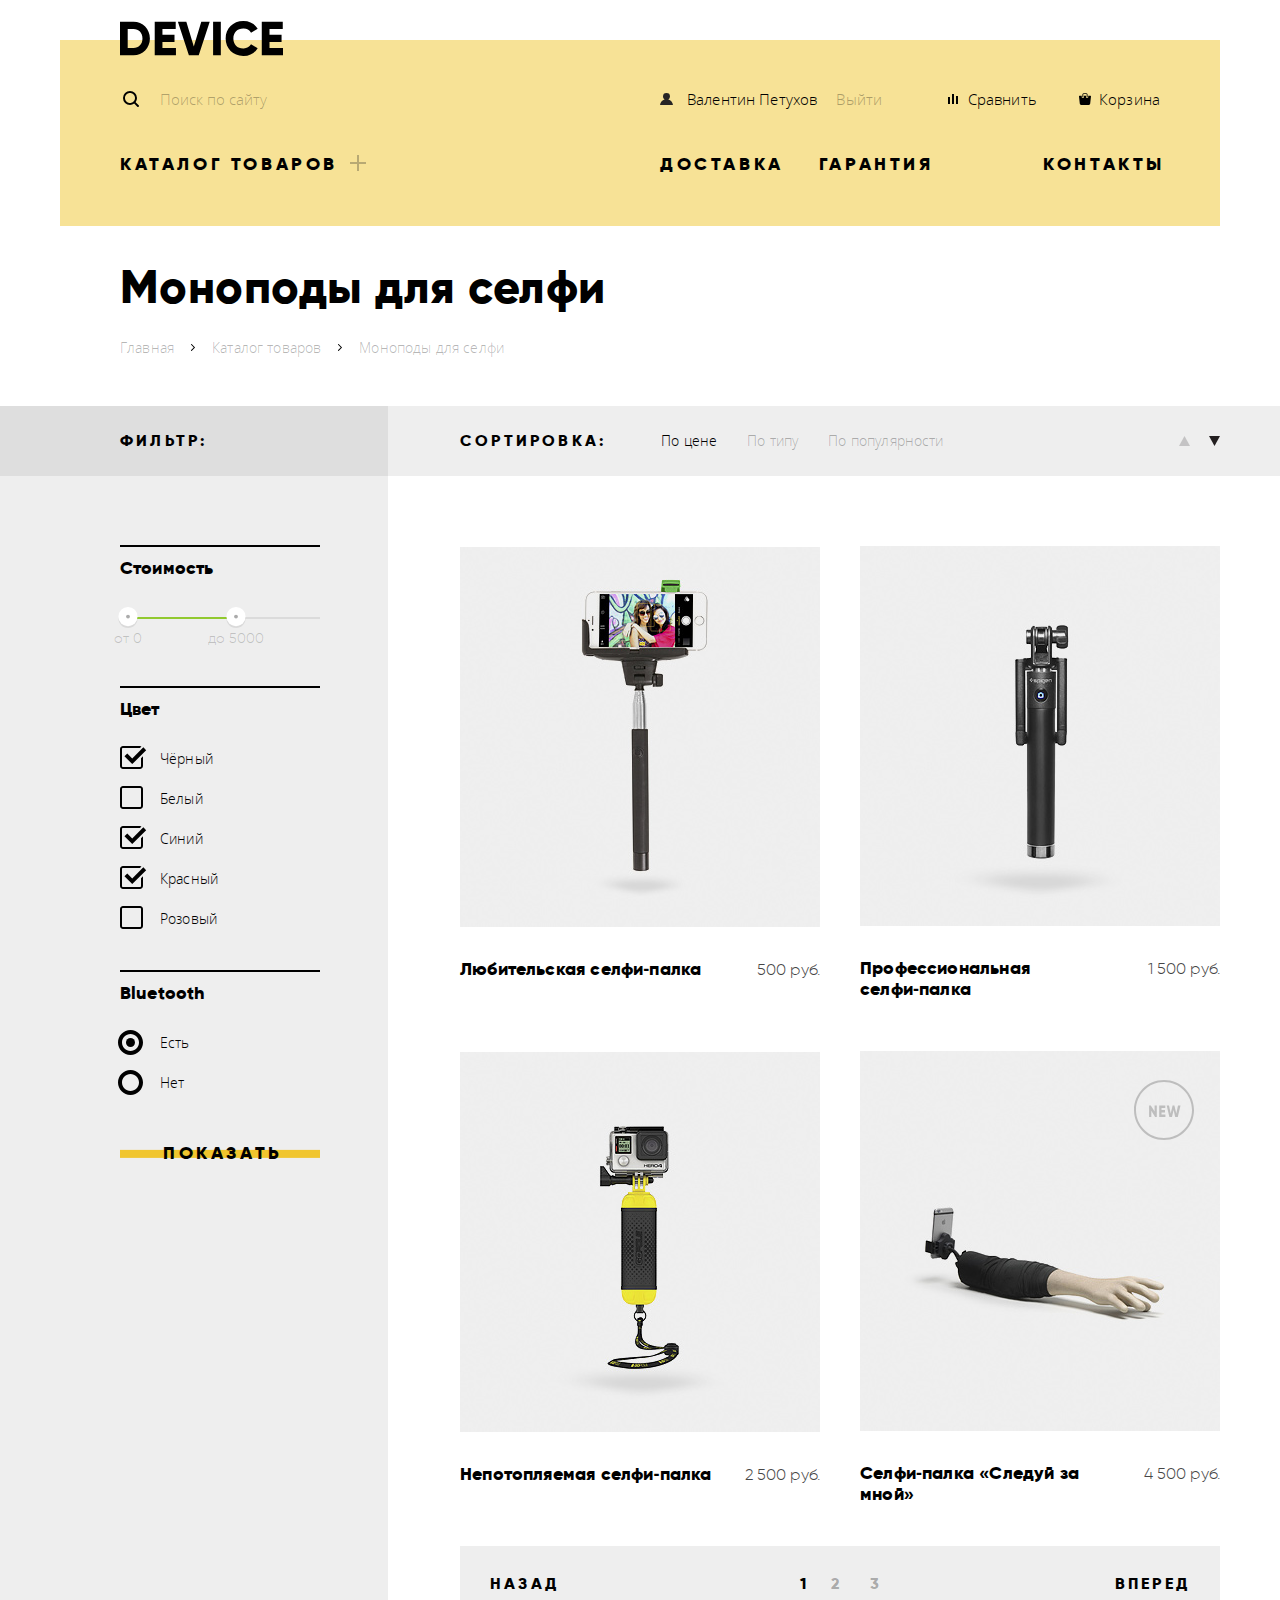
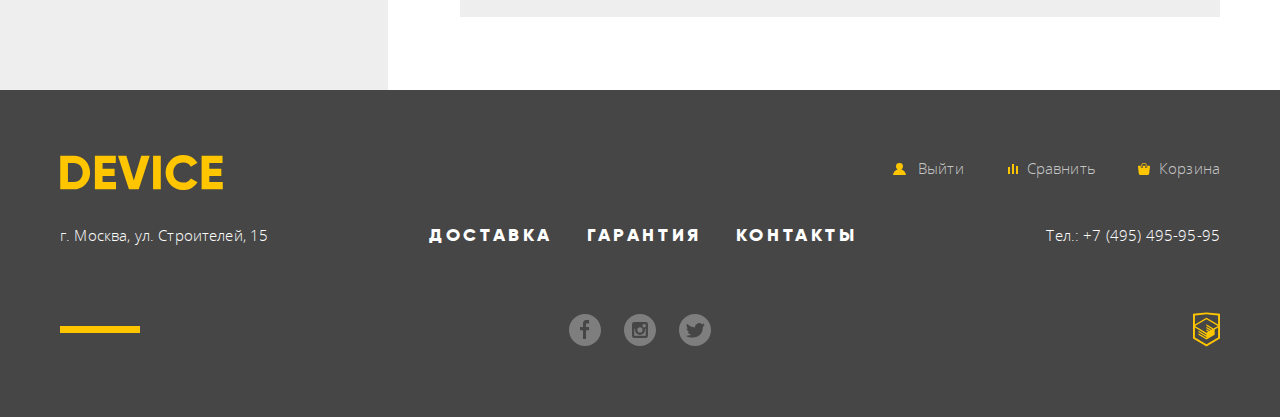
==== commit be38ab4e: "Четвёртая финальная итерация" ====
--- a/catalog.html
+++ b/catalog.html
@@ -15,7 +15,7 @@
           <button type="submit" name="search">Найти</button>
         </form>
         <div class="user-section">
-          <p><a class="user" href="#">Валентин Петухов</a><a class="logout" href="#">Выйти</a></p>
+          <p><a class="user" href="user-profile.html">Валентин Петухов</a><a class="logout" href="logout.html">Выйти</a></p>
           <a class="compare" href="#">Сравнить</a>
           <a class="cart" href="#">Корзина</a>
         </div>
@@ -165,7 +165,7 @@
             <li><a class="previous" href="#prev">Назад</a></li>
             <li>
               <ul>
-                <li><a class="paginator-current-page">1</a></li>
+                <li><span class="paginator-current-page">1</span></li>
                 <li><a href="#2">2</a></li>
                 <li><a href="#3">3</a></li>
               </ul>
@@ -181,7 +181,7 @@
       <div class="flex-wrapper">
         <div class="logo"><a href="index.html"><img src="img/logo-footer.svg" width="163" height="35" alt="Device"></a></div>
         <div class="footer-user-section">
-          <a class="user" href="#">Выйти</a>
+          <a class="user" href="logout.html">Выйти</a>
           <a class="compare" href="#">Сравнить</a>
           <a class="cart" href="#">Корзина</a>
         </div>
--- a/css/style.min.css
+++ b/css/style.min.css
@@ -1 +1 @@
-@font-face{font-family:'Gilroy';src:url('../fonts/gilroylight.woff2') format('woff2'),url('../fonts/gilroylight.woff') format('woff'),url('../fonts/gilroylight.ttf') format('truetype');font-weight:normal;font-style:normal}@font-face{font-family:'Gilroy';src:url('../fonts/gilroyextrabold.woff2') format('woff2'),url('../fonts/gilroyextrabold.woff') format('woff'),url('../fonts/gilroyextrabold.ttf') format('truetype');font-weight:bold;font-style:normal}@font-face{font-family:'Open Sans';src:url('../fonts/opensans.woff2') format('woff2'),url('../fonts/opensans.woff') format('woff'),url('../fonts/opensans-regular.ttf') format('truetype');font-weight:normal;font-style:normal}@font-face{font-family:'Open Sans';src:url('../fonts/opensanslight.woff2') format('woff2'),url('../fonts/opensanslight.woff') format('woff'),url('../fonts/opensans-light.ttf') format('truetype');font-weight:lighter;font-style:normal}body{font-family:'Open Sans',Arial,sans-serif;font-size:15px;font-weight:lighter;color:#464646;letter-spacing:.01em;line-height:2em}a{color:#000;text-decoration:none}.container{width:1160px;margin:0 auto;padding:0 20px}.flex-wrapper{display:-webkit-box;display:-ms-flexbox;display:flex}.visually-hidden{position:absolute;overflow:hidden;clip:rect(0 0 0 0);height:1px;width:1px;margin:-1px;padding:0;border:0}.heading{margin:0;font-family:'Gilroy',Arial,sans-serif;font-weight:bold;letter-spacing:.01em;font-size:47px;color:#000;line-height:1.2em}.heading-small{font-size:18px}.label{font-family:'Gilroy',Arial,sans-serif;font-weight:bold;font-size:16px;letter-spacing:.2em;text-transform:uppercase;color:#000}.logo a:hover,.logo a:focus{opacity:.6}.logo a:active{opacity:.3}.btn{display:block;position:relative;border:0;background:0;margin:0;padding:0;margin-left:3px;padding-bottom:1px;text-align:center;font-family:'Gilroy',Arial,sans-serif;font-weight:bold;font-size:18px;letter-spacing:3.6px;text-transform:uppercase;line-height:2.15em;color:#000;z-index:1;cursor:pointer}.btn::after{position:absolute;content:"";width:100%;height:100%;background-color:#f0c52e;top:0;right:3px;z-index:-2;-webkit-transform:scaleY(0.2);transform:scaleY(0.2);-webkit-transition:-webkit-transform .3s ease-out;transition:-webkit-transform .3s ease-out;transition:transform .3s ease-out;transition:transform .3s ease-out,-webkit-transform .3s ease-out}.btn:hover::after,.btn:active::after{-webkit-transform:scaleY(1);transform:scaleY(1)}.btn:active{color:rgba(190,156,34,0.3)}.product-slide .btn{width:220px}.services-slider-switch .btn{width:160px}.about-us .btn,.contacts .btn{width:260px}.catalog-filter .btn,.catalog-item .btn{width:200px}.main-header .container{margin-top:40px;background-color:#f7e296;background-clip:border-box;padding:0;border-left:20px solid #fff;border-right:20px solid #fff}.main-header a:hover,.main-header a:focus{opacity:.6}.main-header a:active{opacity:.3}.search-form{display:-webkit-box;display:-ms-flexbox;display:flex;font-family:'Open Sans',Arial,sans-serif;font-size:15px}.search-form button,.main-nav-submenu-open{border:0;padding:0;background:0;cursor:pointer}.search-form input[type="search"]{background:url(../img/search.svg) 3px center no-repeat;font:inherit;-webkit-box-sizing:border-box;box-sizing:border-box;width:355px;padding:15px 10px 15px 40px;border:0}.search-form input[type="search"]::-webkit-input-placeholder{color:rgba(0,0,0,0.3)}.search-form input[type="search"]:-ms-input-placeholder{color:rgba(0,0,0,0.3)}.search-form input[type="search"]::placeholder{color:rgba(0,0,0,0.3)}.search-form input[type="search"]:-ms-input-placeholder{color:rgba(0,0,0,0.3)}.search-form input[type="search"]:hover::-webkit-input-placeholder{color:rgba(0,0,0,0.6)}.search-form input[type="search"]:hover:-ms-input-placeholder{color:rgba(0,0,0,0.6)}.search-form input[type="search"]:hover::placeholder{color:rgba(0,0,0,0.6)}.search-form input[type="search"]:hover:-ms-input-placeholder{color:rgba(0,0,0,0.6)}.search-form input[type="search"]:focus{background-image:url(../img/search.svg),linear-gradient(to top,#000 2px,transparent 2px);background-position:3px center,center center;background-repeat:no-repeat;outline:0}.search-form button{display:none;font:inherit;-webkit-box-sizing:border-box;box-sizing:border-box;padding:5px 20px;border:2px solid #000}.search-form button:hover,.search-form button:focus{display:inline;background-color:#000;color:#fff}.search-form button:active{background-color:#000;color:rgba(255,255,255,0.3)}.search-form input:focus ~ button{display:inline}.main-header .user-block{display:-webkit-box;display:-ms-flexbox;display:flex;-webkit-box-align:center;-ms-flex-align:center;align-items:center;-webkit-box-pack:justify;-ms-flex-pack:justify;justify-content:space-between;padding:29px 60px 20px}.main-header .user-section{display:-webkit-box;display:-ms-flexbox;display:flex;width:500px;-webkit-box-align:center;-ms-flex-align:center;align-items:center}.user-section .user{padding-left:27px;background:url(../img/user.svg) left center no-repeat}.user-section .compare{margin-left:auto;padding-left:20px;background:url(../img/compare.svg) left center no-repeat}.user-section .cart{margin-left:42px;padding-left:20px;background:url(../img/cart.svg) left center no-repeat}.user-section .logout{opacity:.3;margin-left:19px}.main-nav{display:-webkit-box;display:-ms-flexbox;display:flex;-webkit-box-align:start;-ms-flex-align:start;align-items:flex-start;position:relative;padding-top:0;padding-left:60px;padding-right:60px;padding-bottom:39px}.main-nav .logo{position:absolute;top:-128px;left:60px}.main-nav-submenu{display:none;position:relative;z-index:10}.main-nav-submenu-open{padding-bottom:12px}.main-nav-submenu:hover,.main-nav-submenu:focus,.main-nav-submenu:active{display:block}.main-nav-submenu ul{position:absolute;display:-webkit-box;display:-ms-flexbox;display:flex;-ms-flex-wrap:wrap;flex-wrap:wrap;width:1160px;min-height:140px;margin:0;padding:0;padding-top:20px;left:-60px;-ms-flex-line-pack:start;align-content:flex-start;background-color:#f7e296}.main-nav-submenu-open:hover,.main-nav-submenu-open:focus{color:rgba(0,0,0,0.6)}.main-nav-submenu-open:active{color:rgba(0,0,0,0.3)}.main-nav-submenu-open:hover ~ .main-nav-submenu,.main-nav-submenu-open:focus ~ .main-nav-submenu,.main-nav-submenu-open:active ~ .main-nav-submenu{display:block}.main-nav-submenu-open+svg{position:relative;top:1px;left:8px}.main-nav-submenu-column{display:-webkit-box;display:-ms-flexbox;display:flex;-webkit-box-orient:vertical;-webkit-box-direction:normal;-ms-flex-direction:column;flex-direction:column;-ms-flex-item-align:start;align-self:flex-start;width:160px;margin-left:40px;color:#000;line-height:36px}.main-nav-submenu-column:first-of-type{width:200px;margin-left:60px}.main-nav .label{font-size:18px}.main-nav-menu{display:-webkit-box;display:-ms-flexbox;display:flex;-ms-flex-wrap:wrap;flex-wrap:wrap;width:500px;padding:0;margin:0;margin-left:auto;list-style:none}.main-nav-menu li:first-child{margin-right:35px}.main-nav-menu li:last-child{margin-left:auto;margin-right:-5px}.product-slider.container{position:relative;width:1160px;margin-bottom:108px}.product-slider ol{display:-webkit-box;display:-ms-flexbox;display:flex;overflow:hidden;margin:0;padding:0;list-style:none;background-image:linear-gradient(to bottom,#f7e296 0,#f7e296 115px,#fff 115px)}.product-slide{-ms-flex-negative:0;flex-shrink:0;-ms-flex-preferred-size:1160px;flex-basis:1160px;display:-webkit-box;display:-ms-flexbox;display:flex}.product-slide .image-wrapper{-ms-flex-preferred-size:565px;flex-basis:565px;-ms-flex-negative:0;flex-shrink:0;-ms-flex-item-align:center;align-self:center;margin-right:35px}.product-slide img{display:block;margin:auto}.product-slide .text-wrapper{-ms-flex-preferred-size:520px;flex-basis:520px;margin-right:auto}.product-slide svg{margin-top:38px;margin-bottom:27px}.product-slide p{width:500px;margin-top:18px;margin-bottom:44px}.product-slide.slide-1{background-image:url(../img/01.svg);background-position:934px 10px;background-repeat:no-repeat}.product-slide.slide-2{background-image:url(../img/02.svg);background-position:909px 10px;background-repeat:no-repeat}.product-slide.slide-3{background-image:url(../img/03.svg);background-position:908px 10px;background-repeat:no-repeat}.basic-features{margin-top:57px;font-family:'Gilroy',Arial,sans-serif}.basic-features .values{font-size:36px}.basic-features .features{font-size:13px;line-height:20px}.basic-features td,.basic-features th{padding:0;padding-right:75px;white-space:nowrap}.basic-features td{padding-bottom:14px}.basic-features th{font-weight:normal}.product-slider-switch{position:absolute;display:-webkit-box;display:-ms-flexbox;display:flex;right:90px;bottom:145px;z-index:10}.product-slider-switch label{position:relative;margin-right:21px;width:12px;height:12px;border-radius:50%;background:url(../img/slider-button-empty.svg) 50% 50% no-repeat;background-size:12px 12px;overflow:hidden;cursor:pointer}.product-slider-switch label:last-of-type{margin-right:12px}#product-2:checked ~ ol .product-slide{-webkit-transform:translateX(-1160px);transform:translateX(-1160px)}#product-3:checked ~ ol .product-slide{-webkit-transform:translateX(-2320px);transform:translateX(-2320px)}#product-1:checked ~ .product-slider-switch label[for="product-1"]::before,#product-2:checked ~ .product-slider-switch label[for="product-2"]::before,#product-3:checked ~ .product-slider-switch label[for="product-3"]::before{position:absolute;content:"";width:12px;height:12px;background:url(../img/slider-button.svg) 50% 50% no-repeat;background-size:12px 12px}#product-1:focus ~ .product-slider-switch label[for="product-1"],#product-2:focus ~ .product-slider-switch label[for="product-2"],#product-3:focus ~ .product-slider-switch label[for="product-3"]{outline:1px dotted #000}.popular-list{display:-webkit-box;display:-ms-flexbox;display:flex;-webkit-box-pack:justify;-ms-flex-pack:justify;justify-content:space-between;flex-wrap:wrap;padding:0;margin:0;margin-bottom:83px;font-family:'Gilroy',Arial,sans-serif;font-size:18px;font-weight:bold;color:#000;line-height:1.2em;list-style:none}.popular-list li{position:relative;-webkit-box-sizing:border-box;box-sizing:border-box;width:160px;height:240px;padding-top:194px}.popular-list a::before,.popular-list a::after{position:absolute;content:"";width:160px;height:160px;top:0;left:0}.popular-list a::before{background-color:#f7e296;z-index:-2}.popular-list li:first-child a::after{background:url("../img/popular-1.svg") 50% 50% no-repeat}.popular-list li:nth-child(2) a::after{background:url("../img/popular-2.svg") 38px 41px no-repeat}.popular-list li:nth-child(3) a::after{background:url("../img/popular-3.svg") 49px 39px no-repeat}.popular-list li:nth-child(4) a::after{background:url("../img/popular-4.svg") 28px 50px no-repeat}.popular-list li:nth-child(5) a::after{background:url("../img/popular-5.svg") 55px 32px no-repeat}.popular-list li:nth-child(6) a::after{background:url("../img/popular-6.svg") 12px 49px no-repeat}.popular-list a:hover::before{background-color:#f0c52e}.popular-list a:active::after{opacity:.3}.popular-list a:active{color:rgba(0,0,0,0.3)}.services-slider{margin-bottom:94px;padding-bottom:70px;background-image:linear-gradient(to bottom,transparent 100px,#e5e5e5 100px)}.services-slider-switch{-ms-flex-preferred-size:285px;flex-basis:285px;-ms-flex-negative:0;flex-shrink:0;margin-right:115px;padding-top:79px;padding-bottom:45px;background:linear-gradient(to left,#000 7px,transparent 7px)}.services-slider-switch label{position:relative}.services-slider-switch .btn{margin-bottom:25px}.services-slider-list{-ms-flex-preferred-size:760px;flex-basis:760px;display:-webkit-box;display:-ms-flexbox;display:flex;overflow:hidden;margin:0;padding:0;list-style:none}.services-slide{width:100%;-ms-flex-negative:0;flex-shrink:0}.services-slide .heading{margin-top:68px}.services-slide p{width:500px;margin-top:27px}.services-slide.delivery{background-image:url(../img/delivery.svg);background-position:560px 84px;background-size:136px 164px;background-repeat:no-repeat}.services-slide.warranty{background-image:url(../img/warranty.svg);background-position:545px 61px;background-size:171px 195px;background-repeat:no-repeat}.services-slide.credit{background-image:url(../img/credit.svg);background-position:534px 61px;background-size:156px 188px;background-repeat:no-repeat}#service-1:checked ~ .flex-wrapper label[for="service-1"],#service-2:checked ~ .flex-wrapper label[for="service-2"],#service-3:checked ~ .flex-wrapper label[for="service-3"]{color:#f7e184}#service-1:checked ~ .flex-wrapper label[for="service-1"]::before,#service-2:checked ~ .flex-wrapper label[for="service-2"]::before,#service-3:checked ~ .flex-wrapper label[for="service-3"]::before{content:"";position:absolute;width:278px;height:100%;top:0;left:-3px;-webkit-transform:none;transform:none;background-color:#000;z-index:-1}.services-slide{display:none}#service-1:checked ~ .flex-wrapper .delivery,#service-2:checked ~ .flex-wrapper .warranty,#service-3:checked ~ .flex-wrapper .credit{display:block}.vendors{display:-webkit-box;display:-ms-flexbox;display:flex;-webkit-box-pack:justify;-ms-flex-pack:justify;justify-content:space-between;margin-bottom:92px}.vendors a{display:block;width:260px;height:100px;background-size:cover}.vendors img{opacity:0}.vendors a:nth-of-type(1){background:url("../img/logo-1-bw.jpg") 50% 50% no-repeat}.vendors a:nth-of-type(2){background:url("../img/logo-2-bw.jpg") 50% 50% no-repeat}.vendors a:nth-of-type(3){background:url("../img/logo-3-bw.jpg") 50% 50% no-repeat}.vendors a:nth-of-type(4){background:url("../img/logo-4-bw.jpg") 50% 50% no-repeat}.vendors img:hover,.vendors img:focus,.vendors img:active{opacity:1}.about-us,.contacts{-ms-flex-preferred-size:560px;flex-basis:560px;margin-bottom:82px}.about-us .heading,.contacts .heading{margin-bottom:40px}.about-us svg,.contacts svg{margin-bottom:32px}.about-us{margin-right:auto}.about-us p{width:480px;margin:30px 0;letter-spacing:.005em}.about-us ul{margin-top:70px;margin-bottom:60px;padding:0;list-style:none;font-family:'Gilroy',Arial,sans-serif;font-size:16px;font-weight:bold;color:#000}.about-us li{padding-left:36px;background-image:url(../img/bullet.svg);background-size:8px 8px;background-position:2px 12px;background-repeat:no-repeat;margin-bottom:10px}.contacts>p{margin-bottom:40px;letter-spacing:.005em}.contacts .map-open{display:block;margin-bottom:67px;line-height:0}@-webkit-keyframes appear{0%{-webkit-transform:translateX(200%) scale(0.001);transform:translateX(200%) scale(0.001);opacity:0}65%{-webkit-transform:translateX(-60%) translateY(-50%) scale(1.05);transform:translateX(-60%) translateY(-50%) scale(1.05);opacity:1}100%{-webkit-transform:translateX(-50%) translateY(-50%) scale(1);transform:translateX(-50%) translateY(-50%) scale(1);opacity:1}}@keyframes appear{0%{-webkit-transform:translateX(200%) scale(0.001);transform:translateX(200%) scale(0.001);opacity:0}65%{-webkit-transform:translateX(-60%) translateY(-50%) scale(1.05);transform:translateX(-60%) translateY(-50%) scale(1.05);opacity:1}100%{-webkit-transform:translateX(-50%) translateY(-50%) scale(1);transform:translateX(-50%) translateY(-50%) scale(1);opacity:1}}@-webkit-keyframes error{0%{background-color:#ff3030}100%{background-color:#fff}}@keyframes error{0%{background-color:#ff3030}100%{background-color:#fff}}.modal{display:none;position:fixed;top:50%;left:50%;-webkit-transform:translate(-50%,-50%);transform:translate(-50%,-50%);background-color:#fff;z-index:1000}.modal-show{display:-webkit-box;display:-ms-flexbox;display:flex;-webkit-animation-name:appear;animation-name:appear;-webkit-animation-duration:.5s;animation-duration:.5s;-webkit-animation-timing-function:ease;animation-timing-function:ease}.modal-error{-webkit-animation-name:error;animation-name:error;-webkit-animation-duration:.7s;animation-duration:.7s;-webkit-animation-timing-function:linear;animation-timing-function:linear}.modal .modal-close{position:absolute;top:22px;right:22px;width:55px;height:55px;border:0;padding:0;background:0;background-image:url(../img/modal-close.svg);background-size:55px 55px;opacity:.5}.modal .modal-close:hover,.modal .modal-close:focus{opacity:1}.modal .modal-close:active{opacity:.3}.modal-write-us{width:760px;padding-left:100px;padding-right:100px;padding-top:95px;padding-bottom:80px;-webkit-box-shadow:-40px 0 40px -40px rgba(4,6,6,0.8),40px 0 40px -40px rgba(4,6,6,0.8),0 10px 20px 0 rgba(4,6,6,0.2);box-shadow:-40px 0 40px -40px rgba(4,6,6,0.8),40px 0 40px -40px rgba(4,6,6,0.8),0 10px 20px 0 rgba(4,6,6,0.2)}.modal-write-us p{margin:0}.modal-write-us .flex-wrapper{-webkit-box-pack:justify;-ms-flex-pack:justify;justify-content:space-between;margin-bottom:32px}.modal-write-us label{font-family:'Gilroy',Arial,sans-serif;font-size:18px;line-height:1.2em;font-weight:bold}.modal-write-us .write-us-name,.modal-write-us .write-us-email{width:320px;color:#000}.modal-write-us .write-us-message{width:720px;color:#000;margin-bottom:40px}.modal-write-us input,.modal-write-us textarea{width:100%;padding:15px 20px;font-family:'Open Sans',Arial,sans-serif;font-size:14px;line-height:18px;font-weight:normal;border:0;background-color:#f2f2f2;margin-top:10px}.modal-write-us input::-webkit-input-placeholder,.modal-write-us textarea::-webkit-input-placeholder{color:rgba(0,0,0,0.4)}.modal-write-us input:-ms-input-placeholder,.modal-write-us textarea:-ms-input-placeholder{color:rgba(0,0,0,0.4)}.modal-write-us input::placeholder,.modal-write-us textarea::placeholder{color:rgba(0,0,0,0.4)}.modal-write-us input:-ms-input-placeholder,.modal-write-us textarea:-ms-input-placeholder{color:rgba(0,0,0,0.4)}.modal-write-us input:hover,.modal-write-us textarea:hover{background-color:#ebebeb}.modal-write-us input:focus,.modal-write-us textarea:focus{background-color:#fff;outline:3px solid #f0c52e;outline-offset:-3px}.modal-write-us input:invalid,.modal-write-us textarea:invalid{background-color:#f6dada}.modal-map{width:960px;min-height:559px;line-height:0;background:url(../img/map-big.jpg) 50% 50% no-repeat;background-size:960px 559px}.catalog{margin-top:21px}.catalog h1{padding-left:60px;line-height:80px}.breadcrumbs{display:-webkit-box;display:-ms-flexbox;display:flex;flex-wrap:wrap;margin:0;margin-top:6px;margin-bottom:43px;padding:0;padding-left:60px;list-style:none;font-size:14px}.breadcrumbs li:not(:first-child){padding-left:38px;background:url(../img/nav-arrow.svg) 17px 50% no-repeat}.breadcrumbs li,.breadcrumbs a{color:rgba(0,0,0,0.3)}.breadcrumbs a:hover,.breadcrumbs a:focus{color:rgba(0,0,0,0.6)}.breadcrumbs a:active{color:rgba(0,0,0,0.1)}.head-container-wide{background-image:-webkit-gradient(linear,left top,right top,color-stop(50%,#dedede),color-stop(50%,#eee));background-image:linear-gradient(to right,#dedede 50%,#eee 50%)}.body-container-wide{background-image:-webkit-gradient(linear,left top,right top,color-stop(50%,#eee),color-stop(50%,#fff));background-image:linear-gradient(to right,#eee 50%,#fff 50%)}.filter-heading{display:-webkit-box;display:-ms-flexbox;display:flex;flex-shrink:0;width:268px;padding-left:60px;background-color:#dedede}.filter-heading .label{margin:20px 0}.catalog-sort{display:-webkit-box;display:-ms-flexbox;display:flex;-webkit-box-flex:1;-ms-flex-positive:1;flex-grow:1;-webkit-box-align:center;-ms-flex-align:center;align-items:center;background-color:#eee}.catalog-sort a{color:rgba(0,0,0,0.3);font-size:14px;line-height:18px}.catalog-sort .sort-categories{display:flex;flex-wrap:wrap;margin-left:55px}.sort-categories a:not(:last-child){margin-right:30px}.catalog-sort .ascending-descending{display:-webkit-box;display:-ms-flexbox;display:flex;-ms-flex-preferred-size:41px;flex-basis:41px;-webkit-box-align:center;-ms-flex-align:center;align-items:center;-webkit-box-pack:justify;-ms-flex-pack:justify;justify-content:space-between;margin-left:auto}.ascending-descending a{display:block;width:11px;height:10px;opacity:.2}.ascending-descending a:hover,.ascending-descending a:focus{opacity:.4}.ascending-descending a:active{opacity:1}.ascending-descending .ascending{background:url(../img/icon-up-dir.svg) 50% 50% no-repeat}.ascending-descending .descending{background:url(../img/icon-down-dir.svg) 50% 50% no-repeat}.catalog-sort a.current-sort{color:#000;opacity:1}.catalog-sort .label{margin-left:72px}.catalog-sort a:hover,.catalog-sort a:focus{color:rgba(0,0,0,0.6)}.catalog-sort a:active{color:#000}.catalog-filter{-ms-flex-negative:0;flex-shrink:0;-ms-flex-preferred-size:268px;flex-basis:268px;margin-left:60px;background-color:#eee;color:#000;font-size:14px}.catalog-filter form{width:200px;margin-top:69px}.catalog-filter fieldset{border:0;margin:0;padding:0;margin-bottom:26px}.catalog-filter legend{display:block;padding:8px 0 20px;width:100%;font-family:'Gilroy',Arial,sans-serif;font-size:18px;font-weight:bold;background-image:linear-gradient(to bottom,#000 2px,transparent 2px)}.catalog-filter fieldset.price{margin-bottom:40px}.catalog-filter fieldset.price legend{padding-bottom:34px}.catalog-filter .price-range-slider{width:100%;height:2px;background-color:#dbdbdb;margin-bottom:27px}.price-range-slider .price-current-range{position:relative;width:60%;height:100%;background-color:#91c92f}.price-current-range button{position:absolute;border:0;padding-top:23px;top:-10px;background:0;background-image:url(../img/filter-button.svg);background-size:20px 22px;background-position:top center;background-repeat:no-repeat;color:rgba(0,0,0,0.2);font-family:"Gilroy",Arial,sans-serif;font-size:14px;font-weight:lighter;cursor:pointer}.price-current-range button:focus,.price-current-range button:active{background-size:22px 24px;top:-11px;padding-top:24px}.price-current-range .min-price{left:-10%}.price-current-range .max-price{right:-25%}.catalog-filter ul{margin:0;padding:0;list-style:none}.catalog-filter li{position:relative;padding-left:40px;margin-bottom:10px}.catalog-filter input[type="checkbox"]+label::before{position:absolute;content:"";width:23px;height:23px;left:0;bottom:5px;background:url(../img/checkbox-off.svg) 50% 50% no-repeat;cursor:pointer}.catalog-filter input[type="checkbox"]:checked+label::before{width:27px;background:url(../img/checkbox-on.svg) 50% 50% no-repeat}.catalog-filter input[type="checkbox"]+label:hover::before,.catalog-filter input[type="checkbox"]:focus+label::before{opacity:.6}.catalog-filter input[type="radio"]+label::before{position:absolute;content:"";width:25px;height:25px;left:-2px;bottom:3px;background:url(../img/radio-off.svg) 50% 50% no-repeat;cursor:pointer}.catalog-filter input[type="radio"]:checked+label::before{background:url(../img/radio-on.svg) 50% 50% no-repeat}.catalog-filter input[type="radio"]+label:hover::before,.catalog-filter input[type="radio"]:focus+label::before{opacity:.6}.catalog-filter input[type="checkbox"]:focus+label,.catalog-filter input[type="radio"]:focus+label{outline:1px dotted #000}.catalog-filter input[type="checkbox"]:disabled+label,.catalog-filter input[type="checkbox"]:disabled+label::before,.catalog-filter input[type="radio"]:disabled+label,.catalog-filter input[type="radio"]:disabled+label::before{opacity:.3}.catalog-page{display:-webkit-box;display:-ms-flexbox;display:flex;-webkit-box-orient:vertical;-webkit-box-direction:normal;-ms-flex-direction:column;flex-direction:column;padding-left:72px;background-color:#fff}.catalog-items{display:-webkit-box;display:-ms-flexbox;display:flex;-ms-flex-wrap:wrap;flex-wrap:wrap;-webkit-box-flex:0;-ms-flex-positive:0;flex-grow:0;width:760px;-webkit-box-pack:justify;-ms-flex-pack:justify;justify-content:space-between;-ms-flex-line-pack:start;align-content:flex-start;padding-top:70px}.catalog-item{position:relative;width:360px;display:-webkit-box;display:-ms-flexbox;display:flex;-webkit-box-orient:vertical;-webkit-box-direction:reverse;-ms-flex-direction:column-reverse;flex-direction:column-reverse}.catalog-item .flex-wrapper{-webkit-box-pack:justify;-ms-flex-pack:justify;justify-content:space-between;-webkit-box-align:baseline;-ms-flex-align:baseline;align-items:baseline;padding-bottom:50px}.catalog-item .heading-small{width:260px}.catalog-item img{-webkit-box-ordinal-group:2;-ms-flex-order:1;order:1;margin-bottom:12px}.catalog-item-hover{position:absolute;display:-webkit-box;display:-ms-flexbox;display:flex;-webkit-box-orient:vertical;-webkit-box-direction:normal;-ms-flex-direction:column;flex-direction:column;-ms-flex-negative:0;flex-shrink:0;-webkit-box-align:center;-ms-flex-align:center;align-items:center;width:360px;height:380px;top:0;background-color:rgba(238,238,238,0.7);opacity:0}.catalog-item-hover:hover{opacity:1}.catalog-item-hover .btn{margin-top:170px}.catalog-item.new-item::before{position:absolute;content:"";width:60px;height:60px;top:29px;right:26px;background:url(../img/new.svg) 50% 50% no-repeat;opacity:.2}.catalog-item-price{font-family:'Gilroy',Arial,sans-serif;font-size:16px;font-weight:lighter}.add-to-comparison{font-family:'Open Sans',Tahoma,sans-serif;color:rgba(0,0,0,0.5);border:0;background:0;cursor:pointer;margin-top:15px}.add-to-comparison:hover,.add-to-comparison:focus{color:#000}.add-to-comparison:active{color:rgba(0,0,0,0.2)}.catalog-paginator{display:-webkit-box;display:-ms-flexbox;display:flex;-webkit-box-pack:justify;-ms-flex-pack:justify;justify-content:space-between;-webkit-box-align:baseline;-ms-flex-align:baseline;align-items:baseline;margin:0;padding:0;margin-top:-10px;margin-bottom:73px;background-color:#eee;list-style:none}.catalog-paginator ul{display:-webkit-box;display:-ms-flexbox;display:flex;margin:0;padding:0;padding-left:10px;list-style:none;letter-spacing:normal}.catalog-paginator li:not(:last-child){margin-right:20px}.catalog-paginator a{padding:0 5px;color:rgba(0,0,0,0.3)}.catalog-paginator a:hover,.catalog-paginator a:focus{color:rgba(0,0,0,0.6)}.catalog-paginator a.previous,.catalog-paginator a.next{display:block;padding:23px 30px 18px}.catalog-paginator a.previous,.catalog-paginator a.next,.catalog-paginator a:active,.catalog-paginator .paginator-current-page{color:#000}.catalog-paginator a.previous:hover,.catalog-paginator a.previous:focus,.catalog-paginator a.previous:active,.catalog-paginator a.next:hover,.catalog-paginator a.next:focus,.catalog-paginator a.next:active{background-color:rgba(0,0,0,0.08)}.catalog-paginator a.previous:active,.catalog-paginator a.next:active{color:rgba(0,0,0,0.3)}.main-footer{padding-top:65px;background-color:#464646;color:#fff}.main-footer .container{display:-webkit-box;display:-ms-flexbox;display:flex;-webkit-box-orient:vertical;-webkit-box-direction:normal;-ms-flex-direction:column;flex-direction:column}.main-footer .flex-wrapper{-webkit-box-pack:justify;-ms-flex-pack:justify;justify-content:space-between;-webkit-box-align:start;-ms-flex-align:start;align-items:flex-start;margin-bottom:30px}.main-footer a{color:#fff}.main-footer p{margin:0}.main-footer .logo{line-height:0}.footer-user-section,.footer-menu-section{display:-webkit-box;display:-ms-flexbox;display:flex;-webkit-box-align:start;-ms-flex-align:start;align-items:flex-start}.footer-user-section a{position:relative;padding-left:25px;margin-right:38px;color:rgba(255,255,255,0.7);line-height:27px}.footer-user-section a:last-of-type{margin-right:0}.footer-user-section .user::before,.footer-user-section .compare::before,.footer-user-section .cart::before{position:absolute;content:"";bottom:7px;left:0;width:13px;height:13px}.footer-user-section .user::before{background:url(../img/user-footer.svg) 50% 50% no-repeat}.footer-user-section .compare::before{background:url(../img/compare-footer.svg) 50% 50% no-repeat;left:5px}.footer-user-section .cart::before{background:url(../img/cart-footer.svg) 50% 50% no-repeat;left:4px}.footer-user-section a:hover::before,.footer-user-section a:focus::before{opacity:.6}.footer-user-section a:active::before{opacity:.3}.footer-menu-section{margin-bottom:62px}.footer-menu-section a:not(:nth-child(3n)){margin-right:34px}.footer-menu-section .footer-menu{display:-webkit-box;display:-ms-flexbox;display:flex;-webkit-box-pack:center;-ms-flex-pack:center;justify-content:center;-ms-flex-wrap:wrap;flex-wrap:wrap;width:450px;margin-left:150px;margin-right:auto}.footer-menu .label{font-size:18px}.footer-user-section a:hover,.footer-user-section a:focus,.footer-menu-section a{color:#fff}.footer-menu-section a:hover,.footer-menu-section a:focus{color:rgba(255,255,255,0.6)}.footer-user-section a:active,.footer-menu-section a:active{color:rgba(255,255,255,0.3)}.footer-social-section{display:-webkit-box;display:-ms-flexbox;display:flex;-webkit-box-align:center;-ms-flex-align:center;align-items:center;-webkit-box-pack:justify;-ms-flex-pack:justify;justify-content:space-between;margin-bottom:70px}.footer-social-section .social{display:-webkit-box;display:-ms-flexbox;display:flex;-ms-flex-preferred-size:142px;flex-basis:142px;-webkit-box-pack:justify;-ms-flex-pack:justify;justify-content:space-between}.social a{display:block;width:32px;height:32px;background-size:32px 32px;background-repeat:no-repeat;opacity:.3}.social a:hover,.social a:focus{opacity:.6}.social a:active{opacity:.1}.social-fb{background-image:url(../img/fb.svg)}.social-in{background-image:url(../img/instagram.svg)}.social-tw{background-image:url(../img/twitter.svg)}.html-academy{margin-left:53px}.html-link{display:block;width:27px;height:35px;background-image:url(../img/logo-html.svg);background-size:27px 35px;background-repeat:no-repeat;opacity:1}.html-link:hover,.html-link:focus{opacity:.6}.html-link:active{opacity:.3}+@font-face{font-family:'Gilroy';src:url('../fonts/gilroylight.woff2') format('woff2'),url('../fonts/gilroylight.woff') format('woff'),url('../fonts/gilroylight.ttf') format('truetype');font-weight:normal;font-style:normal}@font-face{font-family:'Gilroy';src:url('../fonts/gilroyextrabold.woff2') format('woff2'),url('../fonts/gilroyextrabold.woff') format('woff'),url('../fonts/gilroyextrabold.ttf') format('truetype');font-weight:bold;font-style:normal}@font-face{font-family:'Open Sans';src:url('../fonts/opensans.woff2') format('woff2'),url('../fonts/opensans.woff') format('woff'),url('../fonts/opensans-regular.ttf') format('truetype');font-weight:normal;font-style:normal}@font-face{font-family:'Open Sans';src:url('../fonts/opensanslight.woff2') format('woff2'),url('../fonts/opensanslight.woff') format('woff'),url('../fonts/opensans-light.ttf') format('truetype');font-weight:lighter;font-style:normal}body{font-family:'Open Sans',Arial,sans-serif;font-size:15px;font-weight:lighter;color:#464646;letter-spacing:.01em;line-height:2em}a{color:#000;text-decoration:none}.container{width:1160px;margin:0 auto;padding:0 20px}.flex-wrapper{display:-webkit-box;display:-ms-flexbox;display:flex}.visually-hidden{position:absolute;overflow:hidden;clip:rect(0 0 0 0);height:1px;width:1px;margin:-1px;padding:0;border:0}.heading{margin:0;font-family:'Gilroy',Arial,sans-serif;font-weight:bold;letter-spacing:.01em;font-size:47px;color:#000;line-height:1.2em}.heading-small{font-size:18px}.label{font-family:'Gilroy',Arial,sans-serif;font-weight:bold;font-size:16px;letter-spacing:.2em;text-transform:uppercase;color:#000}.logo a:hover,.logo a:focus{opacity:.6}.logo a:active{opacity:.3}.btn{display:block;position:relative;border:0;background:0;margin:0;padding:0;margin-left:3px;padding-bottom:1px;text-align:center;font-family:'Gilroy',Arial,sans-serif;font-weight:bold;font-size:18px;letter-spacing:3.6px;text-transform:uppercase;line-height:2.15em;color:#000;z-index:1;cursor:pointer}.btn::after{position:absolute;content:"";width:100%;height:100%;background-color:#f0c52e;top:0;right:3px;z-index:-2;-webkit-transform:scaleY(0.2);transform:scaleY(0.2);-webkit-transition:-webkit-transform .3s ease-out;transition:-webkit-transform .3s ease-out;transition:transform .3s ease-out;transition:transform .3s ease-out,-webkit-transform .3s ease-out}.btn:hover::after,.btn:active::after{-webkit-transform:scaleY(1);transform:scaleY(1)}.btn:active{color:rgba(190,156,34,0.3)}.product-slide .btn{width:220px}.services-slider-switch .btn{width:160px}.about-us .btn,.contacts .btn{width:260px}.catalog-filter .btn,.catalog-item .btn{width:200px}.main-header .container{margin-top:40px;background-color:#f7e296;background-clip:border-box;padding:0;border-left:20px solid #fff;border-right:20px solid #fff}.main-header a:hover,.main-header a:focus{opacity:.6}.main-header a:active{opacity:.3}.search-form{display:-webkit-box;display:-ms-flexbox;display:flex;font-family:'Open Sans',Arial,sans-serif;font-size:15px}.search-form button,.main-nav-submenu-open{border:0;padding:0;background:0;cursor:pointer}.search-form input[type="search"]{background:url(../img/search.svg) 3px center no-repeat;font:inherit;-webkit-box-sizing:border-box;box-sizing:border-box;width:355px;padding:15px 10px 15px 40px;border:0}.search-form input[type="search"]::-webkit-input-placeholder{color:rgba(0,0,0,0.3)}.search-form input[type="search"]:-ms-input-placeholder{color:rgba(0,0,0,0.3)}.search-form input[type="search"]::placeholder{color:rgba(0,0,0,0.3)}.search-form input[type="search"]:-ms-input-placeholder{color:rgba(0,0,0,0.3)}.search-form input[type="search"]:hover::-webkit-input-placeholder{color:rgba(0,0,0,0.6)}.search-form input[type="search"]:hover:-ms-input-placeholder{color:rgba(0,0,0,0.6)}.search-form input[type="search"]:hover::placeholder{color:rgba(0,0,0,0.6)}.search-form input[type="search"]:hover:-ms-input-placeholder{color:rgba(0,0,0,0.6)}.search-form input[type="search"]:focus{background-image:url(../img/search.svg),linear-gradient(to top,#000 2px,transparent 2px);background-position:3px center,center center;background-repeat:no-repeat;outline:0}.search-form button{display:none;font:inherit;-webkit-box-sizing:border-box;box-sizing:border-box;padding:5px 20px;border:2px solid #000}.search-form button:hover,.search-form button:focus{display:inline;background-color:#000;color:#fff}.search-form button:active{background-color:#000;color:rgba(255,255,255,0.3)}.search-form input:focus ~ button{display:inline}.main-header .user-block{display:-webkit-box;display:-ms-flexbox;display:flex;-webkit-box-align:center;-ms-flex-align:center;align-items:center;-webkit-box-pack:justify;-ms-flex-pack:justify;justify-content:space-between;padding:29px 60px 20px}.main-header .user-section{display:-webkit-box;display:-ms-flexbox;display:flex;width:500px;-webkit-box-align:center;-ms-flex-align:center;align-items:center}.user-section .user{padding-left:27px;background:url(../img/user.svg) left center no-repeat}.user-section .compare{margin-left:auto;padding-left:20px;background:url(../img/compare.svg) left center no-repeat}.user-section .cart{margin-left:42px;padding-left:20px;background:url(../img/cart.svg) left center no-repeat}.user-section .logout{opacity:.3;margin-left:19px}.main-nav{display:-webkit-box;display:-ms-flexbox;display:flex;-webkit-box-align:start;-ms-flex-align:start;align-items:flex-start;position:relative;padding-top:0;padding-left:60px;padding-right:60px;padding-bottom:39px}.main-nav .logo{position:absolute;top:-128px;left:60px}.main-nav-submenu{display:none;position:relative;z-index:10}.main-nav-submenu-open{padding-bottom:12px}.main-nav-submenu:hover,.main-nav-submenu:focus,.main-nav-submenu:active{display:block}.main-nav-submenu ul{position:absolute;display:-webkit-box;display:-ms-flexbox;display:flex;-ms-flex-wrap:wrap;flex-wrap:wrap;width:1160px;min-height:140px;margin:0;padding:0;padding-top:20px;left:-60px;-ms-flex-line-pack:start;align-content:flex-start;background-color:#f7e296}.main-nav-submenu-open:hover,.main-nav-submenu-open:focus{color:rgba(0,0,0,0.6)}.main-nav-submenu-open:active{color:rgba(0,0,0,0.3)}.main-nav-submenu-open:hover ~ .main-nav-submenu,.main-nav-submenu-open:focus ~ .main-nav-submenu,.main-nav-submenu-open:active ~ .main-nav-submenu{display:block}.main-nav-submenu-open+svg{position:relative;top:1px;left:8px}.main-nav-submenu-column{display:-webkit-box;display:-ms-flexbox;display:flex;-webkit-box-orient:vertical;-webkit-box-direction:normal;-ms-flex-direction:column;flex-direction:column;-ms-flex-item-align:start;align-self:flex-start;width:160px;margin-left:40px;color:#000;line-height:36px}.main-nav-submenu-column:first-of-type{width:200px;margin-left:60px}.main-nav .label{font-size:18px}.main-nav-menu{display:-webkit-box;display:-ms-flexbox;display:flex;-ms-flex-wrap:wrap;flex-wrap:wrap;width:500px;padding:0;margin:0;margin-left:auto;list-style:none}.main-nav-menu li:first-child{margin-right:35px}.main-nav-menu li:last-child{margin-left:auto;margin-right:-5px}.product-slider.container{position:relative;width:1160px;margin-bottom:108px}.product-slider ol{display:-webkit-box;display:-ms-flexbox;display:flex;overflow:hidden;margin:0;padding:0;list-style:none;background-image:linear-gradient(to bottom,#f7e296 0,#f7e296 115px,#fff 115px)}.product-slide{-ms-flex-negative:0;flex-shrink:0;-ms-flex-preferred-size:1160px;flex-basis:1160px;display:-webkit-box;display:-ms-flexbox;display:flex}.product-slide .image-wrapper{-ms-flex-preferred-size:565px;flex-basis:565px;-ms-flex-negative:0;flex-shrink:0;-ms-flex-item-align:center;align-self:center;margin-right:35px}.product-slide img{display:block;margin:auto}.product-slide .text-wrapper{-ms-flex-preferred-size:520px;flex-basis:520px;margin-right:auto}.product-slide svg{margin-top:38px;margin-bottom:27px}.product-slide p{width:500px;margin-top:18px;margin-bottom:44px}.product-slide.slide-1{background-image:url(../img/01.svg);background-position:934px 10px;background-repeat:no-repeat}.product-slide.slide-2{background-image:url(../img/02.svg);background-position:909px 10px;background-repeat:no-repeat}.product-slide.slide-3{background-image:url(../img/03.svg);background-position:908px 10px;background-repeat:no-repeat}.basic-features{margin-top:57px;font-family:'Gilroy',Arial,sans-serif}.basic-features .values{font-size:36px}.basic-features .features{font-size:13px;line-height:20px}.basic-features td,.basic-features th{padding:0;padding-right:75px;white-space:nowrap}.basic-features td{padding-bottom:14px}.basic-features th{font-weight:normal}.product-slider-switch{position:absolute;display:-webkit-box;display:-ms-flexbox;display:flex;right:90px;bottom:145px;z-index:10}.product-slider-switch label{position:relative;margin-right:21px;width:12px;height:12px;border-radius:50%;background:url(../img/slider-button-empty.svg) 50% 50% no-repeat;background-size:12px 12px;overflow:hidden;cursor:pointer}.product-slider-switch label:last-of-type{margin-right:12px}#product-2:checked ~ ol .product-slide{-webkit-transform:translateX(-1160px);transform:translateX(-1160px)}#product-3:checked ~ ol .product-slide{-webkit-transform:translateX(-2320px);transform:translateX(-2320px)}#product-1:checked ~ .product-slider-switch label[for="product-1"]::before,#product-2:checked ~ .product-slider-switch label[for="product-2"]::before,#product-3:checked ~ .product-slider-switch label[for="product-3"]::before{position:absolute;content:"";width:12px;height:12px;background:url(../img/slider-button.svg) 50% 50% no-repeat;background-size:12px 12px}#product-1:focus ~ .product-slider-switch label[for="product-1"],#product-2:focus ~ .product-slider-switch label[for="product-2"],#product-3:focus ~ .product-slider-switch label[for="product-3"]{outline:1px dotted #000}.popular-list{display:-webkit-box;display:-ms-flexbox;display:flex;-webkit-box-pack:justify;-ms-flex-pack:justify;justify-content:space-between;flex-wrap:wrap;padding:0;margin:0;margin-bottom:83px;font-family:'Gilroy',Arial,sans-serif;font-size:18px;font-weight:bold;color:#000;line-height:1.2em;list-style:none}.popular-list li{position:relative;-webkit-box-sizing:border-box;box-sizing:border-box;width:160px;height:240px;padding-top:194px}.popular-list a::before,.popular-list a::after{position:absolute;content:"";width:160px;height:160px;top:0;left:0}.popular-list a::before{background-color:#f7e296;z-index:-2}.popular-list li:first-child a::after{background:url("../img/popular-1.svg") 50% 50% no-repeat}.popular-list li:nth-child(2) a::after{background:url("../img/popular-2.svg") 38px 41px no-repeat}.popular-list li:nth-child(3) a::after{background:url("../img/popular-3.svg") 49px 39px no-repeat}.popular-list li:nth-child(4) a::after{background:url("../img/popular-4.svg") 28px 50px no-repeat}.popular-list li:nth-child(5) a::after{background:url("../img/popular-5.svg") 55px 32px no-repeat}.popular-list li:nth-child(6) a::after{background:url("../img/popular-6.svg") 12px 49px no-repeat}.popular-list a:hover::before{background-color:#f0c52e}.popular-list a:active::after{opacity:.3}.popular-list a:active{color:rgba(0,0,0,0.3)}.services-slider{margin-bottom:94px;padding-bottom:70px;background-image:linear-gradient(to bottom,transparent 100px,#e5e5e5 100px)}.services-slider-switch{-ms-flex-preferred-size:285px;flex-basis:285px;-ms-flex-negative:0;flex-shrink:0;margin-right:115px;padding-top:79px;padding-bottom:45px;background:linear-gradient(to left,#000 7px,transparent 7px)}.services-slider-switch label{position:relative}.services-slider-switch .btn{margin-bottom:25px}.services-slider-list{-ms-flex-preferred-size:760px;flex-basis:760px;display:-webkit-box;display:-ms-flexbox;display:flex;overflow:hidden;margin:0;padding:0;list-style:none}.services-slide{width:100%;-ms-flex-negative:0;flex-shrink:0}.services-slide .heading{margin-top:68px}.services-slide p{width:500px;margin-top:27px}.services-slide.delivery{background-image:url(../img/delivery.svg);background-position:560px 84px;background-size:136px 164px;background-repeat:no-repeat}.services-slide.warranty{background-image:url(../img/warranty.svg);background-position:545px 61px;background-size:171px 195px;background-repeat:no-repeat}.services-slide.credit{background-image:url(../img/credit.svg);background-position:534px 61px;background-size:156px 188px;background-repeat:no-repeat}#service-1:checked ~ .flex-wrapper label[for="service-1"],#service-2:checked ~ .flex-wrapper label[for="service-2"],#service-3:checked ~ .flex-wrapper label[for="service-3"]{color:#f7e184}#service-1:checked ~ .flex-wrapper label[for="service-1"]::before,#service-2:checked ~ .flex-wrapper label[for="service-2"]::before,#service-3:checked ~ .flex-wrapper label[for="service-3"]::before{content:"";position:absolute;width:278px;height:100%;top:0;left:-3px;-webkit-transform:none;transform:none;background-color:#000;z-index:-1}.services-slide{display:none}#service-1:checked ~ .flex-wrapper .delivery,#service-2:checked ~ .flex-wrapper .warranty,#service-3:checked ~ .flex-wrapper .credit{display:block}.vendors{display:-webkit-box;display:-ms-flexbox;display:flex;-webkit-box-pack:justify;-ms-flex-pack:justify;justify-content:space-between;margin-bottom:92px}.vendors a{display:block;width:260px;height:100px;background-size:cover}.vendors img{opacity:0}.vendors a:nth-of-type(1){background:url("../img/logo-1-bw.jpg") 50% 50% no-repeat}.vendors a:nth-of-type(2){background:url("../img/logo-2-bw.jpg") 50% 50% no-repeat}.vendors a:nth-of-type(3){background:url("../img/logo-3-bw.jpg") 50% 50% no-repeat}.vendors a:nth-of-type(4){background:url("../img/logo-4-bw.jpg") 50% 50% no-repeat}.vendors img:hover,.vendors img:focus,.vendors img:active{opacity:1}.about-us,.contacts{-ms-flex-preferred-size:560px;flex-basis:560px;margin-bottom:82px}.about-us .heading,.contacts .heading{margin-bottom:40px}.about-us svg,.contacts svg{margin-bottom:32px}.about-us{margin-right:auto}.about-us p{width:480px;margin:30px 0;letter-spacing:.005em}.about-us ul{margin-top:70px;margin-bottom:60px;padding:0;list-style:none;font-family:'Gilroy',Arial,sans-serif;font-size:16px;font-weight:bold;color:#000}.about-us li{padding-left:36px;background-image:url(../img/bullet.svg);background-size:8px 8px;background-position:2px 12px;background-repeat:no-repeat;margin-bottom:10px}.contacts>p{margin-bottom:40px;letter-spacing:.005em}.contacts .map-open{display:block;margin-bottom:67px;line-height:0}@-webkit-keyframes appear{0%{-webkit-transform:translateX(200%) scale(0.001);transform:translateX(200%) scale(0.001);opacity:0}65%{-webkit-transform:translateX(-60%) translateY(-50%) scale(1.05);transform:translateX(-60%) translateY(-50%) scale(1.05);opacity:1}100%{-webkit-transform:translateX(-50%) translateY(-50%) scale(1);transform:translateX(-50%) translateY(-50%) scale(1);opacity:1}}@keyframes appear{0%{-webkit-transform:translateX(200%) scale(0.001);transform:translateX(200%) scale(0.001);opacity:0}65%{-webkit-transform:translateX(-60%) translateY(-50%) scale(1.05);transform:translateX(-60%) translateY(-50%) scale(1.05);opacity:1}100%{-webkit-transform:translateX(-50%) translateY(-50%) scale(1);transform:translateX(-50%) translateY(-50%) scale(1);opacity:1}}@-webkit-keyframes error{0%{background-color:#ff3030}100%{background-color:#fff}}@keyframes error{0%{background-color:#ff3030}100%{background-color:#fff}}.modal{display:none;position:fixed;top:50%;left:50%;-webkit-transform:translate(-50%,-50%);transform:translate(-50%,-50%);background-color:#fff;z-index:1000}.modal-show{display:-webkit-box;display:-ms-flexbox;display:flex;-webkit-animation-name:appear;animation-name:appear;-webkit-animation-duration:.5s;animation-duration:.5s;-webkit-animation-timing-function:ease;animation-timing-function:ease}.modal-error{-webkit-animation-name:error;animation-name:error;-webkit-animation-duration:.7s;animation-duration:.7s;-webkit-animation-timing-function:linear;animation-timing-function:linear}.modal .modal-close{position:absolute;top:22px;right:22px;width:55px;height:55px;border:0;padding:0;background:0;background-image:url(../img/modal-close.svg);background-size:55px 55px;opacity:.5}.modal .modal-close:hover,.modal .modal-close:focus{opacity:1}.modal .modal-close:active{opacity:.3}.modal-write-us{width:760px;padding-left:100px;padding-right:100px;padding-top:95px;padding-bottom:80px;-webkit-box-shadow:-40px 0 40px -40px rgba(4,6,6,0.8),40px 0 40px -40px rgba(4,6,6,0.8),0 10px 20px 0 rgba(4,6,6,0.2);box-shadow:-40px 0 40px -40px rgba(4,6,6,0.8),40px 0 40px -40px rgba(4,6,6,0.8),0 10px 20px 0 rgba(4,6,6,0.2)}.modal-write-us p{margin:0}.modal-write-us .flex-wrapper{-webkit-box-pack:justify;-ms-flex-pack:justify;justify-content:space-between;margin-bottom:32px}.modal-write-us label{font-family:'Gilroy',Arial,sans-serif;font-size:18px;line-height:1.2em;font-weight:bold}.modal-write-us .write-us-name,.modal-write-us .write-us-email{width:320px;color:#000}.modal-write-us .write-us-message{width:720px;color:#000;margin-bottom:40px}.modal-write-us input,.modal-write-us textarea{width:100%;padding:15px 20px;font-family:'Open Sans',Arial,sans-serif;font-size:14px;line-height:18px;font-weight:normal;border:0;background-color:#f2f2f2;margin-top:10px}.modal-write-us input::-webkit-input-placeholder,.modal-write-us textarea::-webkit-input-placeholder{color:rgba(0,0,0,0.4)}.modal-write-us input:-ms-input-placeholder,.modal-write-us textarea:-ms-input-placeholder{color:rgba(0,0,0,0.4)}.modal-write-us input::placeholder,.modal-write-us textarea::placeholder{color:rgba(0,0,0,0.4)}.modal-write-us input:-ms-input-placeholder,.modal-write-us textarea:-ms-input-placeholder{color:rgba(0,0,0,0.4)}.modal-write-us input:hover,.modal-write-us textarea:hover{background-color:#ebebeb}.modal-write-us input:focus,.modal-write-us textarea:focus{background-color:#fff;outline:3px solid #f0c52e;outline-offset:-3px}.modal-write-us input:invalid,.modal-write-us textarea:invalid{background-color:#f6dada}.modal-map{width:960px;min-height:559px;line-height:0;background:url(../img/map-big.jpg) 50% 50% no-repeat;background-size:960px 559px}.catalog{margin-top:21px}.catalog h1{padding-left:60px;line-height:80px}.breadcrumbs{display:-webkit-box;display:-ms-flexbox;display:flex;flex-wrap:wrap;margin:0;margin-top:6px;margin-bottom:43px;padding:0;padding-left:60px;list-style:none;font-size:14px}.breadcrumbs li:not(:first-child){padding-left:38px;background:url(../img/nav-arrow.svg) 17px 50% no-repeat}.breadcrumbs li,.breadcrumbs a{color:rgba(0,0,0,0.3)}.breadcrumbs a:hover,.breadcrumbs a:focus{color:rgba(0,0,0,0.6)}.breadcrumbs a:active{color:rgba(0,0,0,0.1)}.head-container-wide{background-image:-webkit-gradient(linear,left top,right top,color-stop(50%,#dedede),color-stop(50%,#eee));background-image:linear-gradient(to right,#dedede 50%,#eee 50%)}.body-container-wide{background-image:-webkit-gradient(linear,left top,right top,color-stop(50%,#eee),color-stop(50%,#fff));background-image:linear-gradient(to right,#eee 50%,#fff 50%)}.filter-heading{display:-webkit-box;display:-ms-flexbox;display:flex;flex-shrink:0;width:268px;padding-left:60px;background-color:#dedede}.filter-heading .label{margin:20px 0}.catalog-sort{display:-webkit-box;display:-ms-flexbox;display:flex;-webkit-box-flex:1;-ms-flex-positive:1;flex-grow:1;-webkit-box-align:center;-ms-flex-align:center;align-items:center;background-color:#eee}.catalog-sort a{color:rgba(0,0,0,0.3);font-size:14px;line-height:18px}.catalog-sort .sort-categories{display:flex;flex-wrap:wrap;margin-left:55px}.sort-categories a:not(:last-child){margin-right:30px}.catalog-sort .ascending-descending{display:-webkit-box;display:-ms-flexbox;display:flex;-ms-flex-preferred-size:41px;flex-basis:41px;-webkit-box-align:center;-ms-flex-align:center;align-items:center;-webkit-box-pack:justify;-ms-flex-pack:justify;justify-content:space-between;margin-left:auto}.ascending-descending a{display:block;width:11px;height:10px;opacity:.2}.ascending-descending a:hover,.ascending-descending a:focus{opacity:.4}.ascending-descending a:active{opacity:1}.ascending-descending .ascending{background:url(../img/icon-up-dir.svg) 50% 50% no-repeat}.ascending-descending .descending{background:url(../img/icon-down-dir.svg) 50% 50% no-repeat}.catalog-sort a.current-sort{color:#000;opacity:1}.catalog-sort .label{margin-left:72px}.catalog-sort a:hover,.catalog-sort a:focus{color:rgba(0,0,0,0.6)}.catalog-sort a:active{color:#000}.catalog-filter{-ms-flex-negative:0;flex-shrink:0;-ms-flex-preferred-size:268px;flex-basis:268px;margin-left:60px;background-color:#eee;color:#000;font-size:14px}.catalog-filter form{width:200px;margin-top:69px}.catalog-filter fieldset{border:0;margin:0;padding:0;margin-bottom:26px}.catalog-filter legend{display:block;padding:8px 0 20px;width:100%;font-family:'Gilroy',Arial,sans-serif;font-size:18px;font-weight:bold;background-image:linear-gradient(to bottom,#000 2px,transparent 2px)}.catalog-filter fieldset.price{margin-bottom:40px}.catalog-filter fieldset.price legend{padding-bottom:34px}.catalog-filter .price-range-slider{width:100%;height:2px;background-color:#dbdbdb;margin-bottom:27px}.price-range-slider .price-current-range{position:relative;width:60%;height:100%;background-color:#91c92f}.price-current-range button{position:absolute;border:0;padding-top:23px;top:-10px;background:0;background-image:url(../img/filter-button.svg);background-size:20px 22px;background-position:top center;background-repeat:no-repeat;color:rgba(0,0,0,0.2);font-family:"Gilroy",Arial,sans-serif;font-size:14px;font-weight:lighter;cursor:pointer}.price-current-range button:focus,.price-current-range button:active{background-size:22px 24px;top:-11px;padding-top:24px}.price-current-range .min-price{left:-10%}.price-current-range .max-price{right:-25%}.catalog-filter ul{margin:0;padding:0;list-style:none}.catalog-filter li{position:relative;padding-left:40px;margin-bottom:10px}.catalog-filter input[type="checkbox"]+label::before{position:absolute;content:"";width:23px;height:23px;left:0;bottom:5px;background:url(../img/checkbox-off.svg) 50% 50% no-repeat;cursor:pointer}.catalog-filter input[type="checkbox"]:checked+label::before{width:27px;background:url(../img/checkbox-on.svg) 50% 50% no-repeat}.catalog-filter input[type="checkbox"]+label:hover::before,.catalog-filter input[type="checkbox"]:focus+label::before{opacity:.6}.catalog-filter input[type="radio"]+label::before{position:absolute;content:"";width:25px;height:25px;left:-2px;bottom:3px;background:url(../img/radio-off.svg) 50% 50% no-repeat;cursor:pointer}.catalog-filter input[type="radio"]:checked+label::before{background:url(../img/radio-on.svg) 50% 50% no-repeat}.catalog-filter input[type="radio"]+label:hover::before,.catalog-filter input[type="radio"]:focus+label::before{opacity:.6}.catalog-filter input[type="checkbox"]:focus+label,.catalog-filter input[type="radio"]:focus+label{outline:1px dotted #000}.catalog-filter input[type="checkbox"]:disabled+label,.catalog-filter input[type="checkbox"]:disabled+label::before,.catalog-filter input[type="radio"]:disabled+label,.catalog-filter input[type="radio"]:disabled+label::before{opacity:.3}.catalog-page{display:-webkit-box;display:-ms-flexbox;display:flex;-webkit-box-orient:vertical;-webkit-box-direction:normal;-ms-flex-direction:column;flex-direction:column;padding-left:72px;background-color:#fff}.catalog-items{display:-webkit-box;display:-ms-flexbox;display:flex;-ms-flex-wrap:wrap;flex-wrap:wrap;-webkit-box-flex:0;-ms-flex-positive:0;flex-grow:0;width:760px;-webkit-box-pack:justify;-ms-flex-pack:justify;justify-content:space-between;-ms-flex-line-pack:start;align-content:flex-start;padding-top:70px}.catalog-item{position:relative;width:360px;display:-webkit-box;display:-ms-flexbox;display:flex;-webkit-box-orient:vertical;-webkit-box-direction:reverse;-ms-flex-direction:column-reverse;flex-direction:column-reverse}.catalog-item .flex-wrapper{-webkit-box-pack:justify;-ms-flex-pack:justify;justify-content:space-between;-webkit-box-align:baseline;-ms-flex-align:baseline;align-items:baseline;padding-bottom:50px}.catalog-item .heading-small{width:260px}.catalog-item img{-webkit-box-ordinal-group:2;-ms-flex-order:1;order:1;margin-bottom:12px}.catalog-item-hover{position:absolute;display:-webkit-box;display:-ms-flexbox;display:flex;-webkit-box-orient:vertical;-webkit-box-direction:normal;-ms-flex-direction:column;flex-direction:column;-ms-flex-negative:0;flex-shrink:0;-webkit-box-align:center;-ms-flex-align:center;align-items:center;width:360px;height:380px;top:0;background-color:rgba(238,238,238,0.7);opacity:0}.catalog-item-hover:hover{opacity:1}.catalog-item-hover .btn{margin-top:170px}.catalog-item.new-item::before{position:absolute;content:"";width:60px;height:60px;top:29px;right:26px;background:url(../img/new.svg) 50% 50% no-repeat;opacity:.2}.catalog-item-price{font-family:'Gilroy',Arial,sans-serif;font-size:16px;font-weight:lighter}.add-to-comparison{font-family:'Open Sans',Tahoma,sans-serif;color:rgba(0,0,0,0.5);border:0;background:0;cursor:pointer;margin-top:15px}.add-to-comparison:hover,.add-to-comparison:focus{color:#000}.add-to-comparison:active{color:rgba(0,0,0,0.2)}.catalog-paginator{display:-webkit-box;display:-ms-flexbox;display:flex;-webkit-box-pack:justify;-ms-flex-pack:justify;justify-content:space-between;-webkit-box-align:baseline;-ms-flex-align:baseline;align-items:baseline;margin:0;padding:0;margin-top:-10px;margin-bottom:73px;background-color:#eee;list-style:none}.catalog-paginator ul{display:-webkit-box;display:-ms-flexbox;display:flex;margin:0;padding:0;padding-left:10px;list-style:none;letter-spacing:normal}.catalog-paginator li:not(:last-child){margin-right:20px}.catalog-paginator a{padding:0 5px;color:rgba(0,0,0,0.3)}.catalog-paginator a:hover,.catalog-paginator a:focus{color:rgba(0,0,0,0.6)}.catalog-paginator a.previous,.catalog-paginator a.next{display:block;padding:23px 30px 18px}.catalog-paginator a.previous,.catalog-paginator a.next,.catalog-paginator a:active,.catalog-paginator .paginator-current-page{color:#000}.catalog-paginator a.previous:hover,.catalog-paginator a.previous:focus,.catalog-paginator a.previous:active,.catalog-paginator a.next:hover,.catalog-paginator a.next:focus,.catalog-paginator a.next:active{background-color:rgba(0,0,0,0.08)}.catalog-paginator a.previous:active,.catalog-paginator a.next:active{color:rgba(0,0,0,0.3)}.main-footer{padding-top:65px;background-color:#464646;color:#fff}.main-footer .container{display:-webkit-box;display:-ms-flexbox;display:flex;-webkit-box-orient:vertical;-webkit-box-direction:normal;-ms-flex-direction:column;flex-direction:column}.main-footer .flex-wrapper{-webkit-box-pack:justify;-ms-flex-pack:justify;justify-content:space-between;-webkit-box-align:start;-ms-flex-align:start;align-items:flex-start;margin-bottom:30px}.main-footer a{color:#fff}.main-footer p{margin:0}.main-footer .logo{line-height:0}.footer-user-section,.footer-menu-section{display:-webkit-box;display:-ms-flexbox;display:flex;-webkit-box-align:start;-ms-flex-align:start;align-items:flex-start}.footer-user-section a{position:relative;padding-left:25px;margin-right:38px;color:rgba(255,255,255,0.7);line-height:27px}.footer-user-section a:last-of-type{margin-right:0}.footer-user-section .user::before,.footer-user-section .compare::before,.footer-user-section .cart::before{position:absolute;content:"";bottom:7px;left:0;width:13px;height:13px}.footer-user-section .user::before{background:url(../img/user-footer.svg) 50% 50% no-repeat}.footer-user-section .compare::before{background:url(../img/compare-footer.svg) 50% 50% no-repeat;left:5px}.footer-user-section .cart::before{background:url(../img/cart-footer.svg) 50% 50% no-repeat;left:4px}.footer-user-section a:hover::before,.footer-user-section a:focus::before{opacity:.6}.footer-user-section a:active::before{opacity:.3}.footer-menu-section{margin-bottom:62px}.footer-menu-section a:not(:nth-child(3n)){margin-right:34px}.footer-menu-section .footer-menu{display:-webkit-box;display:-ms-flexbox;display:flex;-webkit-box-pack:center;-ms-flex-pack:center;justify-content:center;-ms-flex-wrap:wrap;flex-wrap:wrap;width:450px;margin-left:150px;margin-right:auto}.footer-menu .label{font-size:18px}.footer-user-section a:hover,.footer-user-section a:focus,.footer-menu-section a{color:#fff}.footer-menu-section a:hover,.footer-menu-section a:focus{color:rgba(255,255,255,0.6)}.footer-user-section a:active,.footer-menu-section a:active{color:rgba(255,255,255,0.3)}.footer-social-section{display:-webkit-box;display:-ms-flexbox;display:flex;-webkit-box-align:center;-ms-flex-align:center;align-items:center;-webkit-box-pack:justify;-ms-flex-pack:justify;justify-content:space-between;margin-bottom:70px}.footer-social-section .social{display:-webkit-box;display:-ms-flexbox;display:flex;-webkit-box-pack:justify;-ms-flex-pack:justify;justify-content:space-between}.social a{display:block;width:32px;height:32px;background-size:32px 32px;background-repeat:no-repeat;opacity:.3}.social a:not(:last-of-type){margin-right:23px}.social a:hover,.social a:focus{opacity:.6}.social a:active{opacity:.1}.social-fb{background-image:url(../img/fb.svg)}.social-in{background-image:url(../img/instagram.svg)}.social-tw{background-image:url(../img/twitter.svg)}.html-academy{margin-left:53px}.html-link{display:block;width:27px;height:35px;margin-left:53px;background-image:url(../img/logo-html.svg);background-size:27px 35px;background-repeat:no-repeat;opacity:1}.html-link:hover,.html-link:focus{opacity:.6}.html-link:active{opacity:.3}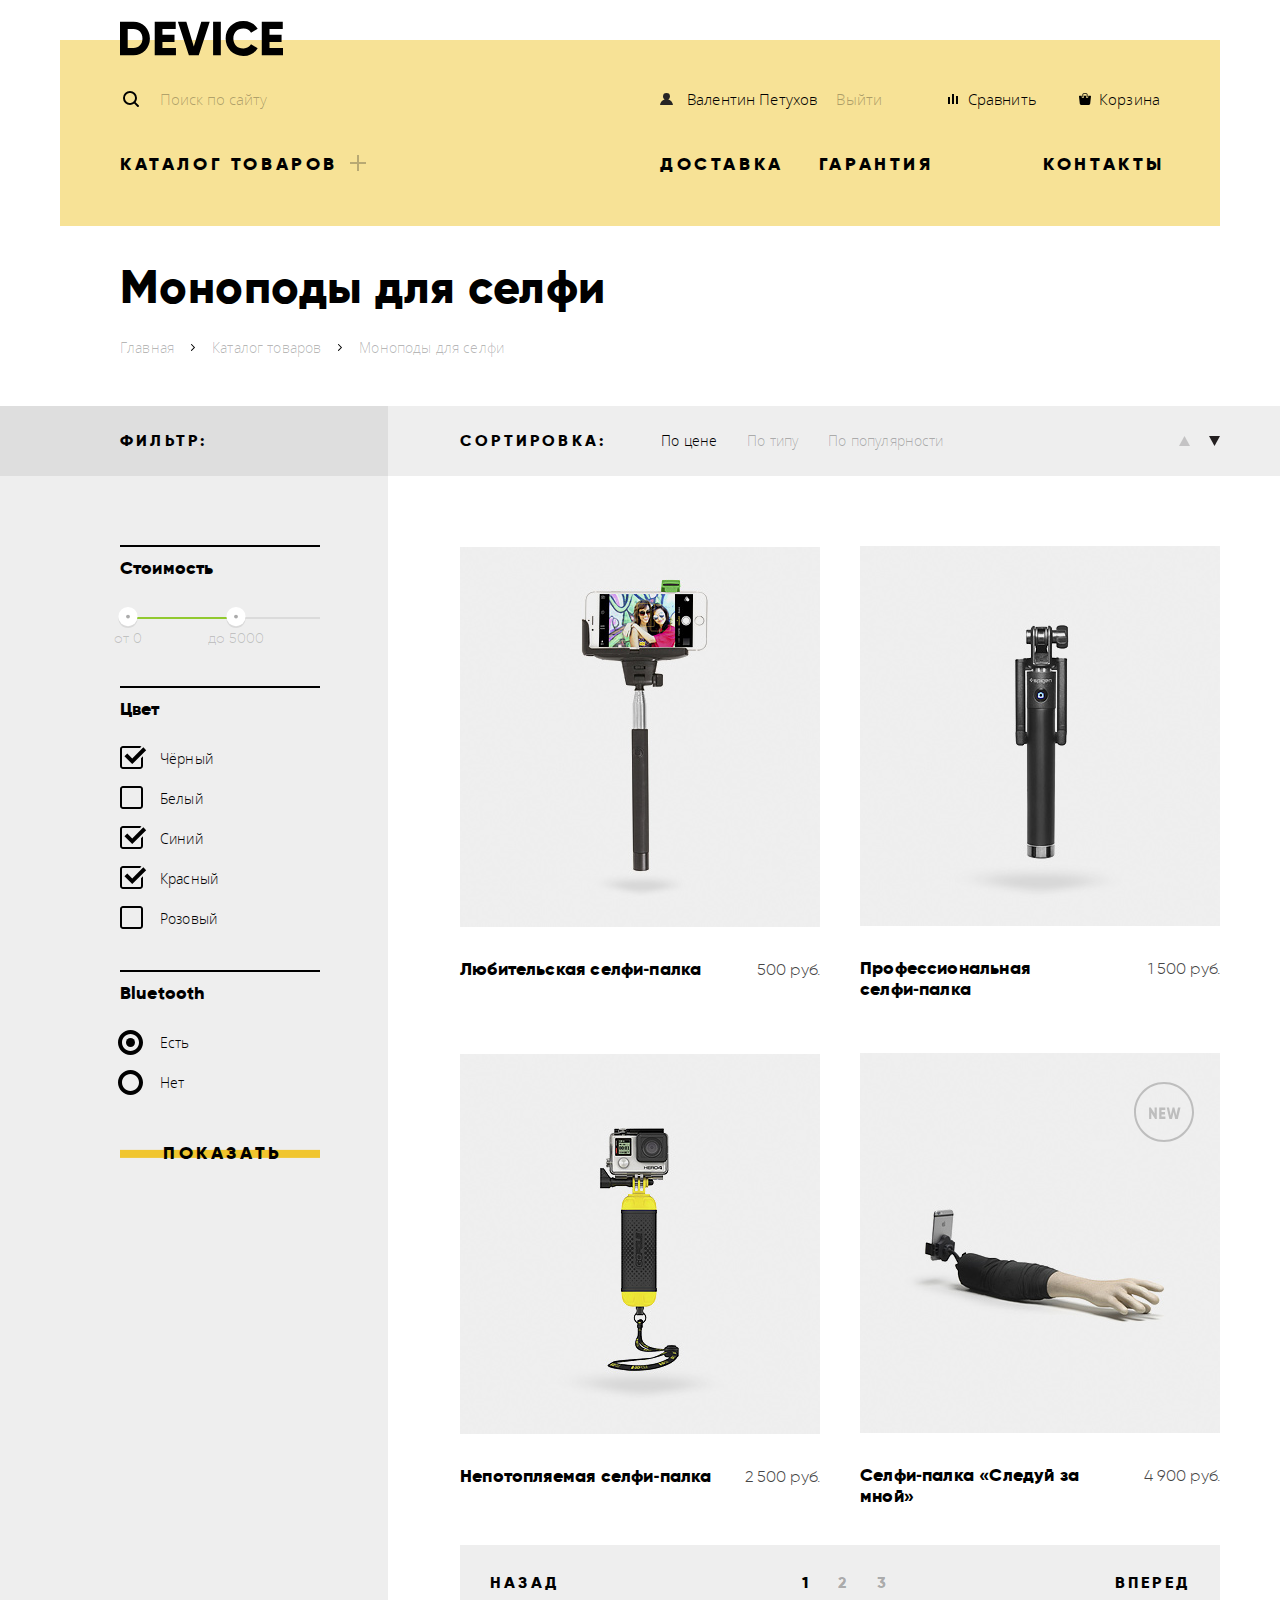
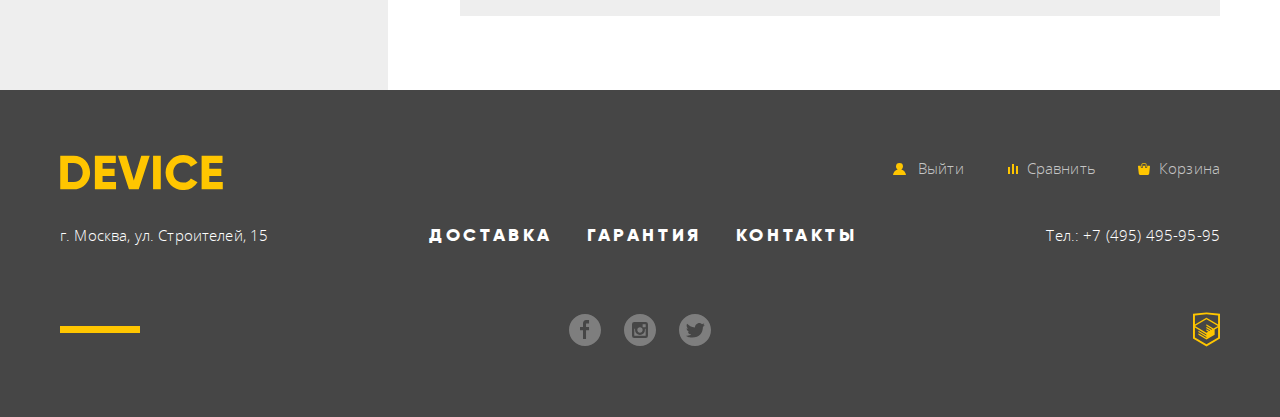
==== commit 881e5463: "Пятая финальная итерация" ====
--- a/catalog.html
+++ b/catalog.html
@@ -152,7 +152,7 @@
             <article class="catalog-item new-item">
               <div class="flex-wrapper">
                 <h3 class="heading heading-small"><a href="#">Селфи&#8209;палка &#171;Следуй за мной&#187;</a></h3>
-                <p class="catalog-item-price">4 500 руб.</p>
+                <p class="catalog-item-price">4 900 руб.</p>
               </div>
               <img src="img/item-4.jpg" width="360" height="380" alt="Селфи-палка &#171;Следуй за мной&#187;">
               <div class="catalog-item-hover">
--- a/css/style.min.css
+++ b/css/style.min.css
@@ -1 +1 @@
-@font-face{font-family:'Gilroy';src:url('../fonts/gilroylight.woff2') format('woff2'),url('../fonts/gilroylight.woff') format('woff'),url('../fonts/gilroylight.ttf') format('truetype');font-weight:normal;font-style:normal}@font-face{font-family:'Gilroy';src:url('../fonts/gilroyextrabold.woff2') format('woff2'),url('../fonts/gilroyextrabold.woff') format('woff'),url('../fonts/gilroyextrabold.ttf') format('truetype');font-weight:bold;font-style:normal}@font-face{font-family:'Open Sans';src:url('../fonts/opensans.woff2') format('woff2'),url('../fonts/opensans.woff') format('woff'),url('../fonts/opensans-regular.ttf') format('truetype');font-weight:normal;font-style:normal}@font-face{font-family:'Open Sans';src:url('../fonts/opensanslight.woff2') format('woff2'),url('../fonts/opensanslight.woff') format('woff'),url('../fonts/opensans-light.ttf') format('truetype');font-weight:lighter;font-style:normal}body{font-family:'Open Sans',Arial,sans-serif;font-size:15px;font-weight:lighter;color:#464646;letter-spacing:.01em;line-height:2em}a{color:#000;text-decoration:none}.container{width:1160px;margin:0 auto;padding:0 20px}.flex-wrapper{display:-webkit-box;display:-ms-flexbox;display:flex}.visually-hidden{position:absolute;overflow:hidden;clip:rect(0 0 0 0);height:1px;width:1px;margin:-1px;padding:0;border:0}.heading{margin:0;font-family:'Gilroy',Arial,sans-serif;font-weight:bold;letter-spacing:.01em;font-size:47px;color:#000;line-height:1.2em}.heading-small{font-size:18px}.label{font-family:'Gilroy',Arial,sans-serif;font-weight:bold;font-size:16px;letter-spacing:.2em;text-transform:uppercase;color:#000}.logo a:hover,.logo a:focus{opacity:.6}.logo a:active{opacity:.3}.btn{display:block;position:relative;border:0;background:0;margin:0;padding:0;margin-left:3px;padding-bottom:1px;text-align:center;font-family:'Gilroy',Arial,sans-serif;font-weight:bold;font-size:18px;letter-spacing:3.6px;text-transform:uppercase;line-height:2.15em;color:#000;z-index:1;cursor:pointer}.btn::after{position:absolute;content:"";width:100%;height:100%;background-color:#f0c52e;top:0;right:3px;z-index:-2;-webkit-transform:scaleY(0.2);transform:scaleY(0.2);-webkit-transition:-webkit-transform .3s ease-out;transition:-webkit-transform .3s ease-out;transition:transform .3s ease-out;transition:transform .3s ease-out,-webkit-transform .3s ease-out}.btn:hover::after,.btn:active::after{-webkit-transform:scaleY(1);transform:scaleY(1)}.btn:active{color:rgba(190,156,34,0.3)}.product-slide .btn{width:220px}.services-slider-switch .btn{width:160px}.about-us .btn,.contacts .btn{width:260px}.catalog-filter .btn,.catalog-item .btn{width:200px}.main-header .container{margin-top:40px;background-color:#f7e296;background-clip:border-box;padding:0;border-left:20px solid #fff;border-right:20px solid #fff}.main-header a:hover,.main-header a:focus{opacity:.6}.main-header a:active{opacity:.3}.search-form{display:-webkit-box;display:-ms-flexbox;display:flex;font-family:'Open Sans',Arial,sans-serif;font-size:15px}.search-form button,.main-nav-submenu-open{border:0;padding:0;background:0;cursor:pointer}.search-form input[type="search"]{background:url(../img/search.svg) 3px center no-repeat;font:inherit;-webkit-box-sizing:border-box;box-sizing:border-box;width:355px;padding:15px 10px 15px 40px;border:0}.search-form input[type="search"]::-webkit-input-placeholder{color:rgba(0,0,0,0.3)}.search-form input[type="search"]:-ms-input-placeholder{color:rgba(0,0,0,0.3)}.search-form input[type="search"]::placeholder{color:rgba(0,0,0,0.3)}.search-form input[type="search"]:-ms-input-placeholder{color:rgba(0,0,0,0.3)}.search-form input[type="search"]:hover::-webkit-input-placeholder{color:rgba(0,0,0,0.6)}.search-form input[type="search"]:hover:-ms-input-placeholder{color:rgba(0,0,0,0.6)}.search-form input[type="search"]:hover::placeholder{color:rgba(0,0,0,0.6)}.search-form input[type="search"]:hover:-ms-input-placeholder{color:rgba(0,0,0,0.6)}.search-form input[type="search"]:focus{background-image:url(../img/search.svg),linear-gradient(to top,#000 2px,transparent 2px);background-position:3px center,center center;background-repeat:no-repeat;outline:0}.search-form button{display:none;font:inherit;-webkit-box-sizing:border-box;box-sizing:border-box;padding:5px 20px;border:2px solid #000}.search-form button:hover,.search-form button:focus{display:inline;background-color:#000;color:#fff}.search-form button:active{background-color:#000;color:rgba(255,255,255,0.3)}.search-form input:focus ~ button{display:inline}.main-header .user-block{display:-webkit-box;display:-ms-flexbox;display:flex;-webkit-box-align:center;-ms-flex-align:center;align-items:center;-webkit-box-pack:justify;-ms-flex-pack:justify;justify-content:space-between;padding:29px 60px 20px}.main-header .user-section{display:-webkit-box;display:-ms-flexbox;display:flex;width:500px;-webkit-box-align:center;-ms-flex-align:center;align-items:center}.user-section .user{padding-left:27px;background:url(../img/user.svg) left center no-repeat}.user-section .compare{margin-left:auto;padding-left:20px;background:url(../img/compare.svg) left center no-repeat}.user-section .cart{margin-left:42px;padding-left:20px;background:url(../img/cart.svg) left center no-repeat}.user-section .logout{opacity:.3;margin-left:19px}.main-nav{display:-webkit-box;display:-ms-flexbox;display:flex;-webkit-box-align:start;-ms-flex-align:start;align-items:flex-start;position:relative;padding-top:0;padding-left:60px;padding-right:60px;padding-bottom:39px}.main-nav .logo{position:absolute;top:-128px;left:60px}.main-nav-submenu{display:none;position:relative;z-index:10}.main-nav-submenu-open{padding-bottom:12px}.main-nav-submenu:hover,.main-nav-submenu:focus,.main-nav-submenu:active{display:block}.main-nav-submenu ul{position:absolute;display:-webkit-box;display:-ms-flexbox;display:flex;-ms-flex-wrap:wrap;flex-wrap:wrap;width:1160px;min-height:140px;margin:0;padding:0;padding-top:20px;left:-60px;-ms-flex-line-pack:start;align-content:flex-start;background-color:#f7e296}.main-nav-submenu-open:hover,.main-nav-submenu-open:focus{color:rgba(0,0,0,0.6)}.main-nav-submenu-open:active{color:rgba(0,0,0,0.3)}.main-nav-submenu-open:hover ~ .main-nav-submenu,.main-nav-submenu-open:focus ~ .main-nav-submenu,.main-nav-submenu-open:active ~ .main-nav-submenu{display:block}.main-nav-submenu-open+svg{position:relative;top:1px;left:8px}.main-nav-submenu-column{display:-webkit-box;display:-ms-flexbox;display:flex;-webkit-box-orient:vertical;-webkit-box-direction:normal;-ms-flex-direction:column;flex-direction:column;-ms-flex-item-align:start;align-self:flex-start;width:160px;margin-left:40px;color:#000;line-height:36px}.main-nav-submenu-column:first-of-type{width:200px;margin-left:60px}.main-nav .label{font-size:18px}.main-nav-menu{display:-webkit-box;display:-ms-flexbox;display:flex;-ms-flex-wrap:wrap;flex-wrap:wrap;width:500px;padding:0;margin:0;margin-left:auto;list-style:none}.main-nav-menu li:first-child{margin-right:35px}.main-nav-menu li:last-child{margin-left:auto;margin-right:-5px}.product-slider.container{position:relative;width:1160px;margin-bottom:108px}.product-slider ol{display:-webkit-box;display:-ms-flexbox;display:flex;overflow:hidden;margin:0;padding:0;list-style:none;background-image:linear-gradient(to bottom,#f7e296 0,#f7e296 115px,#fff 115px)}.product-slide{-ms-flex-negative:0;flex-shrink:0;-ms-flex-preferred-size:1160px;flex-basis:1160px;display:-webkit-box;display:-ms-flexbox;display:flex}.product-slide .image-wrapper{-ms-flex-preferred-size:565px;flex-basis:565px;-ms-flex-negative:0;flex-shrink:0;-ms-flex-item-align:center;align-self:center;margin-right:35px}.product-slide img{display:block;margin:auto}.product-slide .text-wrapper{-ms-flex-preferred-size:520px;flex-basis:520px;margin-right:auto}.product-slide svg{margin-top:38px;margin-bottom:27px}.product-slide p{width:500px;margin-top:18px;margin-bottom:44px}.product-slide.slide-1{background-image:url(../img/01.svg);background-position:934px 10px;background-repeat:no-repeat}.product-slide.slide-2{background-image:url(../img/02.svg);background-position:909px 10px;background-repeat:no-repeat}.product-slide.slide-3{background-image:url(../img/03.svg);background-position:908px 10px;background-repeat:no-repeat}.basic-features{margin-top:57px;font-family:'Gilroy',Arial,sans-serif}.basic-features .values{font-size:36px}.basic-features .features{font-size:13px;line-height:20px}.basic-features td,.basic-features th{padding:0;padding-right:75px;white-space:nowrap}.basic-features td{padding-bottom:14px}.basic-features th{font-weight:normal}.product-slider-switch{position:absolute;display:-webkit-box;display:-ms-flexbox;display:flex;right:90px;bottom:145px;z-index:10}.product-slider-switch label{position:relative;margin-right:21px;width:12px;height:12px;border-radius:50%;background:url(../img/slider-button-empty.svg) 50% 50% no-repeat;background-size:12px 12px;overflow:hidden;cursor:pointer}.product-slider-switch label:last-of-type{margin-right:12px}#product-2:checked ~ ol .product-slide{-webkit-transform:translateX(-1160px);transform:translateX(-1160px)}#product-3:checked ~ ol .product-slide{-webkit-transform:translateX(-2320px);transform:translateX(-2320px)}#product-1:checked ~ .product-slider-switch label[for="product-1"]::before,#product-2:checked ~ .product-slider-switch label[for="product-2"]::before,#product-3:checked ~ .product-slider-switch label[for="product-3"]::before{position:absolute;content:"";width:12px;height:12px;background:url(../img/slider-button.svg) 50% 50% no-repeat;background-size:12px 12px}#product-1:focus ~ .product-slider-switch label[for="product-1"],#product-2:focus ~ .product-slider-switch label[for="product-2"],#product-3:focus ~ .product-slider-switch label[for="product-3"]{outline:1px dotted #000}.popular-list{display:-webkit-box;display:-ms-flexbox;display:flex;-webkit-box-pack:justify;-ms-flex-pack:justify;justify-content:space-between;flex-wrap:wrap;padding:0;margin:0;margin-bottom:83px;font-family:'Gilroy',Arial,sans-serif;font-size:18px;font-weight:bold;color:#000;line-height:1.2em;list-style:none}.popular-list li{position:relative;-webkit-box-sizing:border-box;box-sizing:border-box;width:160px;height:240px;padding-top:194px}.popular-list a::before,.popular-list a::after{position:absolute;content:"";width:160px;height:160px;top:0;left:0}.popular-list a::before{background-color:#f7e296;z-index:-2}.popular-list li:first-child a::after{background:url("../img/popular-1.svg") 50% 50% no-repeat}.popular-list li:nth-child(2) a::after{background:url("../img/popular-2.svg") 38px 41px no-repeat}.popular-list li:nth-child(3) a::after{background:url("../img/popular-3.svg") 49px 39px no-repeat}.popular-list li:nth-child(4) a::after{background:url("../img/popular-4.svg") 28px 50px no-repeat}.popular-list li:nth-child(5) a::after{background:url("../img/popular-5.svg") 55px 32px no-repeat}.popular-list li:nth-child(6) a::after{background:url("../img/popular-6.svg") 12px 49px no-repeat}.popular-list a:hover::before{background-color:#f0c52e}.popular-list a:active::after{opacity:.3}.popular-list a:active{color:rgba(0,0,0,0.3)}.services-slider{margin-bottom:94px;padding-bottom:70px;background-image:linear-gradient(to bottom,transparent 100px,#e5e5e5 100px)}.services-slider-switch{-ms-flex-preferred-size:285px;flex-basis:285px;-ms-flex-negative:0;flex-shrink:0;margin-right:115px;padding-top:79px;padding-bottom:45px;background:linear-gradient(to left,#000 7px,transparent 7px)}.services-slider-switch label{position:relative}.services-slider-switch .btn{margin-bottom:25px}.services-slider-list{-ms-flex-preferred-size:760px;flex-basis:760px;display:-webkit-box;display:-ms-flexbox;display:flex;overflow:hidden;margin:0;padding:0;list-style:none}.services-slide{width:100%;-ms-flex-negative:0;flex-shrink:0}.services-slide .heading{margin-top:68px}.services-slide p{width:500px;margin-top:27px}.services-slide.delivery{background-image:url(../img/delivery.svg);background-position:560px 84px;background-size:136px 164px;background-repeat:no-repeat}.services-slide.warranty{background-image:url(../img/warranty.svg);background-position:545px 61px;background-size:171px 195px;background-repeat:no-repeat}.services-slide.credit{background-image:url(../img/credit.svg);background-position:534px 61px;background-size:156px 188px;background-repeat:no-repeat}#service-1:checked ~ .flex-wrapper label[for="service-1"],#service-2:checked ~ .flex-wrapper label[for="service-2"],#service-3:checked ~ .flex-wrapper label[for="service-3"]{color:#f7e184}#service-1:checked ~ .flex-wrapper label[for="service-1"]::before,#service-2:checked ~ .flex-wrapper label[for="service-2"]::before,#service-3:checked ~ .flex-wrapper label[for="service-3"]::before{content:"";position:absolute;width:278px;height:100%;top:0;left:-3px;-webkit-transform:none;transform:none;background-color:#000;z-index:-1}.services-slide{display:none}#service-1:checked ~ .flex-wrapper .delivery,#service-2:checked ~ .flex-wrapper .warranty,#service-3:checked ~ .flex-wrapper .credit{display:block}.vendors{display:-webkit-box;display:-ms-flexbox;display:flex;-webkit-box-pack:justify;-ms-flex-pack:justify;justify-content:space-between;margin-bottom:92px}.vendors a{display:block;width:260px;height:100px;background-size:cover}.vendors img{opacity:0}.vendors a:nth-of-type(1){background:url("../img/logo-1-bw.jpg") 50% 50% no-repeat}.vendors a:nth-of-type(2){background:url("../img/logo-2-bw.jpg") 50% 50% no-repeat}.vendors a:nth-of-type(3){background:url("../img/logo-3-bw.jpg") 50% 50% no-repeat}.vendors a:nth-of-type(4){background:url("../img/logo-4-bw.jpg") 50% 50% no-repeat}.vendors img:hover,.vendors img:focus,.vendors img:active{opacity:1}.about-us,.contacts{-ms-flex-preferred-size:560px;flex-basis:560px;margin-bottom:82px}.about-us .heading,.contacts .heading{margin-bottom:40px}.about-us svg,.contacts svg{margin-bottom:32px}.about-us{margin-right:auto}.about-us p{width:480px;margin:30px 0;letter-spacing:.005em}.about-us ul{margin-top:70px;margin-bottom:60px;padding:0;list-style:none;font-family:'Gilroy',Arial,sans-serif;font-size:16px;font-weight:bold;color:#000}.about-us li{padding-left:36px;background-image:url(../img/bullet.svg);background-size:8px 8px;background-position:2px 12px;background-repeat:no-repeat;margin-bottom:10px}.contacts>p{margin-bottom:40px;letter-spacing:.005em}.contacts .map-open{display:block;margin-bottom:67px;line-height:0}@-webkit-keyframes appear{0%{-webkit-transform:translateX(200%) scale(0.001);transform:translateX(200%) scale(0.001);opacity:0}65%{-webkit-transform:translateX(-60%) translateY(-50%) scale(1.05);transform:translateX(-60%) translateY(-50%) scale(1.05);opacity:1}100%{-webkit-transform:translateX(-50%) translateY(-50%) scale(1);transform:translateX(-50%) translateY(-50%) scale(1);opacity:1}}@keyframes appear{0%{-webkit-transform:translateX(200%) scale(0.001);transform:translateX(200%) scale(0.001);opacity:0}65%{-webkit-transform:translateX(-60%) translateY(-50%) scale(1.05);transform:translateX(-60%) translateY(-50%) scale(1.05);opacity:1}100%{-webkit-transform:translateX(-50%) translateY(-50%) scale(1);transform:translateX(-50%) translateY(-50%) scale(1);opacity:1}}@-webkit-keyframes error{0%{background-color:#ff3030}100%{background-color:#fff}}@keyframes error{0%{background-color:#ff3030}100%{background-color:#fff}}.modal{display:none;position:fixed;top:50%;left:50%;-webkit-transform:translate(-50%,-50%);transform:translate(-50%,-50%);background-color:#fff;z-index:1000}.modal-show{display:-webkit-box;display:-ms-flexbox;display:flex;-webkit-animation-name:appear;animation-name:appear;-webkit-animation-duration:.5s;animation-duration:.5s;-webkit-animation-timing-function:ease;animation-timing-function:ease}.modal-error{-webkit-animation-name:error;animation-name:error;-webkit-animation-duration:.7s;animation-duration:.7s;-webkit-animation-timing-function:linear;animation-timing-function:linear}.modal .modal-close{position:absolute;top:22px;right:22px;width:55px;height:55px;border:0;padding:0;background:0;background-image:url(../img/modal-close.svg);background-size:55px 55px;opacity:.5}.modal .modal-close:hover,.modal .modal-close:focus{opacity:1}.modal .modal-close:active{opacity:.3}.modal-write-us{width:760px;padding-left:100px;padding-right:100px;padding-top:95px;padding-bottom:80px;-webkit-box-shadow:-40px 0 40px -40px rgba(4,6,6,0.8),40px 0 40px -40px rgba(4,6,6,0.8),0 10px 20px 0 rgba(4,6,6,0.2);box-shadow:-40px 0 40px -40px rgba(4,6,6,0.8),40px 0 40px -40px rgba(4,6,6,0.8),0 10px 20px 0 rgba(4,6,6,0.2)}.modal-write-us p{margin:0}.modal-write-us .flex-wrapper{-webkit-box-pack:justify;-ms-flex-pack:justify;justify-content:space-between;margin-bottom:32px}.modal-write-us label{font-family:'Gilroy',Arial,sans-serif;font-size:18px;line-height:1.2em;font-weight:bold}.modal-write-us .write-us-name,.modal-write-us .write-us-email{width:320px;color:#000}.modal-write-us .write-us-message{width:720px;color:#000;margin-bottom:40px}.modal-write-us input,.modal-write-us textarea{width:100%;padding:15px 20px;font-family:'Open Sans',Arial,sans-serif;font-size:14px;line-height:18px;font-weight:normal;border:0;background-color:#f2f2f2;margin-top:10px}.modal-write-us input::-webkit-input-placeholder,.modal-write-us textarea::-webkit-input-placeholder{color:rgba(0,0,0,0.4)}.modal-write-us input:-ms-input-placeholder,.modal-write-us textarea:-ms-input-placeholder{color:rgba(0,0,0,0.4)}.modal-write-us input::placeholder,.modal-write-us textarea::placeholder{color:rgba(0,0,0,0.4)}.modal-write-us input:-ms-input-placeholder,.modal-write-us textarea:-ms-input-placeholder{color:rgba(0,0,0,0.4)}.modal-write-us input:hover,.modal-write-us textarea:hover{background-color:#ebebeb}.modal-write-us input:focus,.modal-write-us textarea:focus{background-color:#fff;outline:3px solid #f0c52e;outline-offset:-3px}.modal-write-us input:invalid,.modal-write-us textarea:invalid{background-color:#f6dada}.modal-map{width:960px;min-height:559px;line-height:0;background:url(../img/map-big.jpg) 50% 50% no-repeat;background-size:960px 559px}.catalog{margin-top:21px}.catalog h1{padding-left:60px;line-height:80px}.breadcrumbs{display:-webkit-box;display:-ms-flexbox;display:flex;flex-wrap:wrap;margin:0;margin-top:6px;margin-bottom:43px;padding:0;padding-left:60px;list-style:none;font-size:14px}.breadcrumbs li:not(:first-child){padding-left:38px;background:url(../img/nav-arrow.svg) 17px 50% no-repeat}.breadcrumbs li,.breadcrumbs a{color:rgba(0,0,0,0.3)}.breadcrumbs a:hover,.breadcrumbs a:focus{color:rgba(0,0,0,0.6)}.breadcrumbs a:active{color:rgba(0,0,0,0.1)}.head-container-wide{background-image:-webkit-gradient(linear,left top,right top,color-stop(50%,#dedede),color-stop(50%,#eee));background-image:linear-gradient(to right,#dedede 50%,#eee 50%)}.body-container-wide{background-image:-webkit-gradient(linear,left top,right top,color-stop(50%,#eee),color-stop(50%,#fff));background-image:linear-gradient(to right,#eee 50%,#fff 50%)}.filter-heading{display:-webkit-box;display:-ms-flexbox;display:flex;flex-shrink:0;width:268px;padding-left:60px;background-color:#dedede}.filter-heading .label{margin:20px 0}.catalog-sort{display:-webkit-box;display:-ms-flexbox;display:flex;-webkit-box-flex:1;-ms-flex-positive:1;flex-grow:1;-webkit-box-align:center;-ms-flex-align:center;align-items:center;background-color:#eee}.catalog-sort a{color:rgba(0,0,0,0.3);font-size:14px;line-height:18px}.catalog-sort .sort-categories{display:flex;flex-wrap:wrap;margin-left:55px}.sort-categories a:not(:last-child){margin-right:30px}.catalog-sort .ascending-descending{display:-webkit-box;display:-ms-flexbox;display:flex;-ms-flex-preferred-size:41px;flex-basis:41px;-webkit-box-align:center;-ms-flex-align:center;align-items:center;-webkit-box-pack:justify;-ms-flex-pack:justify;justify-content:space-between;margin-left:auto}.ascending-descending a{display:block;width:11px;height:10px;opacity:.2}.ascending-descending a:hover,.ascending-descending a:focus{opacity:.4}.ascending-descending a:active{opacity:1}.ascending-descending .ascending{background:url(../img/icon-up-dir.svg) 50% 50% no-repeat}.ascending-descending .descending{background:url(../img/icon-down-dir.svg) 50% 50% no-repeat}.catalog-sort a.current-sort{color:#000;opacity:1}.catalog-sort .label{margin-left:72px}.catalog-sort a:hover,.catalog-sort a:focus{color:rgba(0,0,0,0.6)}.catalog-sort a:active{color:#000}.catalog-filter{-ms-flex-negative:0;flex-shrink:0;-ms-flex-preferred-size:268px;flex-basis:268px;margin-left:60px;background-color:#eee;color:#000;font-size:14px}.catalog-filter form{width:200px;margin-top:69px}.catalog-filter fieldset{border:0;margin:0;padding:0;margin-bottom:26px}.catalog-filter legend{display:block;padding:8px 0 20px;width:100%;font-family:'Gilroy',Arial,sans-serif;font-size:18px;font-weight:bold;background-image:linear-gradient(to bottom,#000 2px,transparent 2px)}.catalog-filter fieldset.price{margin-bottom:40px}.catalog-filter fieldset.price legend{padding-bottom:34px}.catalog-filter .price-range-slider{width:100%;height:2px;background-color:#dbdbdb;margin-bottom:27px}.price-range-slider .price-current-range{position:relative;width:60%;height:100%;background-color:#91c92f}.price-current-range button{position:absolute;border:0;padding-top:23px;top:-10px;background:0;background-image:url(../img/filter-button.svg);background-size:20px 22px;background-position:top center;background-repeat:no-repeat;color:rgba(0,0,0,0.2);font-family:"Gilroy",Arial,sans-serif;font-size:14px;font-weight:lighter;cursor:pointer}.price-current-range button:focus,.price-current-range button:active{background-size:22px 24px;top:-11px;padding-top:24px}.price-current-range .min-price{left:-10%}.price-current-range .max-price{right:-25%}.catalog-filter ul{margin:0;padding:0;list-style:none}.catalog-filter li{position:relative;padding-left:40px;margin-bottom:10px}.catalog-filter input[type="checkbox"]+label::before{position:absolute;content:"";width:23px;height:23px;left:0;bottom:5px;background:url(../img/checkbox-off.svg) 50% 50% no-repeat;cursor:pointer}.catalog-filter input[type="checkbox"]:checked+label::before{width:27px;background:url(../img/checkbox-on.svg) 50% 50% no-repeat}.catalog-filter input[type="checkbox"]+label:hover::before,.catalog-filter input[type="checkbox"]:focus+label::before{opacity:.6}.catalog-filter input[type="radio"]+label::before{position:absolute;content:"";width:25px;height:25px;left:-2px;bottom:3px;background:url(../img/radio-off.svg) 50% 50% no-repeat;cursor:pointer}.catalog-filter input[type="radio"]:checked+label::before{background:url(../img/radio-on.svg) 50% 50% no-repeat}.catalog-filter input[type="radio"]+label:hover::before,.catalog-filter input[type="radio"]:focus+label::before{opacity:.6}.catalog-filter input[type="checkbox"]:focus+label,.catalog-filter input[type="radio"]:focus+label{outline:1px dotted #000}.catalog-filter input[type="checkbox"]:disabled+label,.catalog-filter input[type="checkbox"]:disabled+label::before,.catalog-filter input[type="radio"]:disabled+label,.catalog-filter input[type="radio"]:disabled+label::before{opacity:.3}.catalog-page{display:-webkit-box;display:-ms-flexbox;display:flex;-webkit-box-orient:vertical;-webkit-box-direction:normal;-ms-flex-direction:column;flex-direction:column;padding-left:72px;background-color:#fff}.catalog-items{display:-webkit-box;display:-ms-flexbox;display:flex;-ms-flex-wrap:wrap;flex-wrap:wrap;-webkit-box-flex:0;-ms-flex-positive:0;flex-grow:0;width:760px;-webkit-box-pack:justify;-ms-flex-pack:justify;justify-content:space-between;-ms-flex-line-pack:start;align-content:flex-start;padding-top:70px}.catalog-item{position:relative;width:360px;display:-webkit-box;display:-ms-flexbox;display:flex;-webkit-box-orient:vertical;-webkit-box-direction:reverse;-ms-flex-direction:column-reverse;flex-direction:column-reverse}.catalog-item .flex-wrapper{-webkit-box-pack:justify;-ms-flex-pack:justify;justify-content:space-between;-webkit-box-align:baseline;-ms-flex-align:baseline;align-items:baseline;padding-bottom:50px}.catalog-item .heading-small{width:260px}.catalog-item img{-webkit-box-ordinal-group:2;-ms-flex-order:1;order:1;margin-bottom:12px}.catalog-item-hover{position:absolute;display:-webkit-box;display:-ms-flexbox;display:flex;-webkit-box-orient:vertical;-webkit-box-direction:normal;-ms-flex-direction:column;flex-direction:column;-ms-flex-negative:0;flex-shrink:0;-webkit-box-align:center;-ms-flex-align:center;align-items:center;width:360px;height:380px;top:0;background-color:rgba(238,238,238,0.7);opacity:0}.catalog-item-hover:hover{opacity:1}.catalog-item-hover .btn{margin-top:170px}.catalog-item.new-item::before{position:absolute;content:"";width:60px;height:60px;top:29px;right:26px;background:url(../img/new.svg) 50% 50% no-repeat;opacity:.2}.catalog-item-price{font-family:'Gilroy',Arial,sans-serif;font-size:16px;font-weight:lighter}.add-to-comparison{font-family:'Open Sans',Tahoma,sans-serif;color:rgba(0,0,0,0.5);border:0;background:0;cursor:pointer;margin-top:15px}.add-to-comparison:hover,.add-to-comparison:focus{color:#000}.add-to-comparison:active{color:rgba(0,0,0,0.2)}.catalog-paginator{display:-webkit-box;display:-ms-flexbox;display:flex;-webkit-box-pack:justify;-ms-flex-pack:justify;justify-content:space-between;-webkit-box-align:baseline;-ms-flex-align:baseline;align-items:baseline;margin:0;padding:0;margin-top:-10px;margin-bottom:73px;background-color:#eee;list-style:none}.catalog-paginator ul{display:-webkit-box;display:-ms-flexbox;display:flex;margin:0;padding:0;padding-left:10px;list-style:none;letter-spacing:normal}.catalog-paginator li:not(:last-child){margin-right:20px}.catalog-paginator a{padding:0 5px;color:rgba(0,0,0,0.3)}.catalog-paginator a:hover,.catalog-paginator a:focus{color:rgba(0,0,0,0.6)}.catalog-paginator a.previous,.catalog-paginator a.next{display:block;padding:23px 30px 18px}.catalog-paginator a.previous,.catalog-paginator a.next,.catalog-paginator a:active,.catalog-paginator .paginator-current-page{color:#000}.catalog-paginator a.previous:hover,.catalog-paginator a.previous:focus,.catalog-paginator a.previous:active,.catalog-paginator a.next:hover,.catalog-paginator a.next:focus,.catalog-paginator a.next:active{background-color:rgba(0,0,0,0.08)}.catalog-paginator a.previous:active,.catalog-paginator a.next:active{color:rgba(0,0,0,0.3)}.main-footer{padding-top:65px;background-color:#464646;color:#fff}.main-footer .container{display:-webkit-box;display:-ms-flexbox;display:flex;-webkit-box-orient:vertical;-webkit-box-direction:normal;-ms-flex-direction:column;flex-direction:column}.main-footer .flex-wrapper{-webkit-box-pack:justify;-ms-flex-pack:justify;justify-content:space-between;-webkit-box-align:start;-ms-flex-align:start;align-items:flex-start;margin-bottom:30px}.main-footer a{color:#fff}.main-footer p{margin:0}.main-footer .logo{line-height:0}.footer-user-section,.footer-menu-section{display:-webkit-box;display:-ms-flexbox;display:flex;-webkit-box-align:start;-ms-flex-align:start;align-items:flex-start}.footer-user-section a{position:relative;padding-left:25px;margin-right:38px;color:rgba(255,255,255,0.7);line-height:27px}.footer-user-section a:last-of-type{margin-right:0}.footer-user-section .user::before,.footer-user-section .compare::before,.footer-user-section .cart::before{position:absolute;content:"";bottom:7px;left:0;width:13px;height:13px}.footer-user-section .user::before{background:url(../img/user-footer.svg) 50% 50% no-repeat}.footer-user-section .compare::before{background:url(../img/compare-footer.svg) 50% 50% no-repeat;left:5px}.footer-user-section .cart::before{background:url(../img/cart-footer.svg) 50% 50% no-repeat;left:4px}.footer-user-section a:hover::before,.footer-user-section a:focus::before{opacity:.6}.footer-user-section a:active::before{opacity:.3}.footer-menu-section{margin-bottom:62px}.footer-menu-section a:not(:nth-child(3n)){margin-right:34px}.footer-menu-section .footer-menu{display:-webkit-box;display:-ms-flexbox;display:flex;-webkit-box-pack:center;-ms-flex-pack:center;justify-content:center;-ms-flex-wrap:wrap;flex-wrap:wrap;width:450px;margin-left:150px;margin-right:auto}.footer-menu .label{font-size:18px}.footer-user-section a:hover,.footer-user-section a:focus,.footer-menu-section a{color:#fff}.footer-menu-section a:hover,.footer-menu-section a:focus{color:rgba(255,255,255,0.6)}.footer-user-section a:active,.footer-menu-section a:active{color:rgba(255,255,255,0.3)}.footer-social-section{display:-webkit-box;display:-ms-flexbox;display:flex;-webkit-box-align:center;-ms-flex-align:center;align-items:center;-webkit-box-pack:justify;-ms-flex-pack:justify;justify-content:space-between;margin-bottom:70px}.footer-social-section .social{display:-webkit-box;display:-ms-flexbox;display:flex;-webkit-box-pack:justify;-ms-flex-pack:justify;justify-content:space-between}.social a{display:block;width:32px;height:32px;background-size:32px 32px;background-repeat:no-repeat;opacity:.3}.social a:not(:last-of-type){margin-right:23px}.social a:hover,.social a:focus{opacity:.6}.social a:active{opacity:.1}.social-fb{background-image:url(../img/fb.svg)}.social-in{background-image:url(../img/instagram.svg)}.social-tw{background-image:url(../img/twitter.svg)}.html-academy{margin-left:53px}.html-link{display:block;width:27px;height:35px;margin-left:53px;background-image:url(../img/logo-html.svg);background-size:27px 35px;background-repeat:no-repeat;opacity:1}.html-link:hover,.html-link:focus{opacity:.6}.html-link:active{opacity:.3}+@font-face{font-family:'Gilroy';src:url('../fonts/gilroylight.woff2') format('woff2'),url('../fonts/gilroylight.woff') format('woff'),url('../fonts/gilroylight.ttf') format('truetype');font-weight:normal;font-style:normal}@font-face{font-family:'Gilroy';src:url('../fonts/gilroyextrabold.woff2') format('woff2'),url('../fonts/gilroyextrabold.woff') format('woff'),url('../fonts/gilroyextrabold.ttf') format('truetype');font-weight:bold;font-style:normal}@font-face{font-family:'Open Sans';src:url('../fonts/opensans.woff2') format('woff2'),url('../fonts/opensans.woff') format('woff'),url('../fonts/opensans-regular.ttf') format('truetype');font-weight:normal;font-style:normal}@font-face{font-family:'Open Sans';src:url('../fonts/opensanslight.woff2') format('woff2'),url('../fonts/opensanslight.woff') format('woff'),url('../fonts/opensans-light.ttf') format('truetype');font-weight:lighter;font-style:normal}body{font-family:'Open Sans',Arial,sans-serif;font-size:15px;font-weight:lighter;color:#464646;letter-spacing:.01em;line-height:2em}a{color:#000;text-decoration:none}.container{width:1160px;margin:0 auto;padding:0 20px}.flex-wrapper{display:-webkit-box;display:-ms-flexbox;display:flex}.visually-hidden{position:absolute;overflow:hidden;clip:rect(0 0 0 0);height:1px;width:1px;margin:-1px;padding:0;border:0}.heading{margin:0;font-family:'Gilroy',Arial,sans-serif;font-weight:bold;letter-spacing:.01em;font-size:47px;color:#000;line-height:1.2em}.heading-small{font-size:18px}.label{font-family:'Gilroy',Arial,sans-serif;font-weight:bold;font-size:16px;letter-spacing:.2em;text-transform:uppercase;color:#000}.logo a:hover,.logo a:focus{opacity:.6}.logo a:active{opacity:.3}.btn{display:block;position:relative;border:0;background:0;margin:0;padding:0;margin-left:3px;padding-bottom:1px;text-align:center;font-family:'Gilroy',Arial,sans-serif;font-weight:bold;font-size:18px;letter-spacing:3.6px;text-transform:uppercase;line-height:2.15em;color:#000;z-index:1;cursor:pointer}.btn::after{position:absolute;content:"";width:100%;height:100%;background-color:#f0c52e;top:0;right:3px;z-index:-2;-webkit-transform:scaleY(0.2);transform:scaleY(0.2);-webkit-transition:-webkit-transform .3s ease-out;transition:-webkit-transform .3s ease-out;transition:transform .3s ease-out;transition:transform .3s ease-out,-webkit-transform .3s ease-out}.btn:hover::after,.btn:active::after{-webkit-transform:scaleY(1);transform:scaleY(1)}.btn:active{color:rgba(190,156,34,0.3)}.product-slide .btn{width:220px}.services-slider-switch .btn{width:160px}.about-us .btn,.contacts .btn{width:260px}.catalog-filter .btn,.catalog-item .btn{width:200px}.main-header .container{margin-top:40px;background-color:#f7e296;background-clip:border-box;padding:0;border-left:20px solid #fff;border-right:20px solid #fff}.main-header a:hover,.main-header a:focus{opacity:.6}.main-header a:active{opacity:.3}.search-form{display:-webkit-box;display:-ms-flexbox;display:flex;font-family:'Open Sans',Arial,sans-serif;font-size:15px}.search-form button,.main-nav-submenu-open{border:0;padding:0;background:0;cursor:pointer}.search-form input[type="search"]{background:url(../img/search.svg) 3px center no-repeat;font:inherit;-webkit-box-sizing:border-box;box-sizing:border-box;width:355px;padding:15px 10px 15px 40px;border:0}.search-form input[type="search"]::-webkit-input-placeholder{color:rgba(0,0,0,0.3)}.search-form input[type="search"]:-ms-input-placeholder{color:rgba(0,0,0,0.3)}.search-form input[type="search"]::placeholder{color:rgba(0,0,0,0.3)}.search-form input[type="search"]:-ms-input-placeholder{color:rgba(0,0,0,0.3)}.search-form input[type="search"]:hover::-webkit-input-placeholder{color:rgba(0,0,0,0.6)}.search-form input[type="search"]:hover:-ms-input-placeholder{color:rgba(0,0,0,0.6)}.search-form input[type="search"]:hover::placeholder{color:rgba(0,0,0,0.6)}.search-form input[type="search"]:hover:-ms-input-placeholder{color:rgba(0,0,0,0.6)}.search-form input[type="search"]:focus{background-image:url(../img/search.svg),linear-gradient(to top,#000 2px,transparent 2px);background-position:3px center,center center;background-repeat:no-repeat;outline:0}.search-form button{display:none;font:inherit;-webkit-box-sizing:border-box;box-sizing:border-box;padding:5px 20px;border:2px solid #000}.search-form button:hover,.search-form button:focus{display:inline;background-color:#000;color:#fff}.search-form button:active{background-color:#000;color:rgba(255,255,255,0.3)}.search-form input:focus ~ button{display:inline}.main-header .user-block{display:-webkit-box;display:-ms-flexbox;display:flex;-webkit-box-align:center;-ms-flex-align:center;align-items:center;-webkit-box-pack:justify;-ms-flex-pack:justify;justify-content:space-between;padding:29px 60px 20px}.main-header .user-section{display:-webkit-box;display:-ms-flexbox;display:flex;width:500px;-webkit-box-align:center;-ms-flex-align:center;align-items:center}.user-section .user{padding-left:27px;background:url(../img/user.svg) left center no-repeat}.user-section .compare{margin-left:auto;padding-left:20px;background:url(../img/compare.svg) left center no-repeat}.user-section .cart{margin-left:42px;padding-left:20px;background:url(../img/cart.svg) left center no-repeat}.user-section .logout{opacity:.3;margin-left:19px}.main-nav{display:-webkit-box;display:-ms-flexbox;display:flex;-webkit-box-align:start;-ms-flex-align:start;align-items:flex-start;position:relative;padding-top:0;padding-left:60px;padding-right:60px;padding-bottom:39px}.main-nav .logo{position:absolute;top:-128px;left:60px}.main-nav-submenu{display:none;position:relative;z-index:10}.main-nav-submenu-open{padding-bottom:12px}.main-nav-submenu:hover,.main-nav-submenu:focus,.main-nav-submenu:active{display:block}.main-nav-submenu ul{position:absolute;display:-webkit-box;display:-ms-flexbox;display:flex;-ms-flex-wrap:wrap;flex-wrap:wrap;width:1160px;min-height:140px;margin:0;padding:0;padding-top:20px;left:-60px;-ms-flex-line-pack:start;align-content:flex-start;background-color:#f7e296}.main-nav-submenu-open:hover,.main-nav-submenu-open:focus{color:rgba(0,0,0,0.6)}.main-nav-submenu-open:active{color:rgba(0,0,0,0.3)}.main-nav-submenu-open:hover ~ .main-nav-submenu,.main-nav-submenu-open:focus ~ .main-nav-submenu,.main-nav-submenu-open:active ~ .main-nav-submenu{display:block}.main-nav-submenu-open+svg{position:relative;top:1px;left:8px}.main-nav-submenu-column{display:-webkit-box;display:-ms-flexbox;display:flex;-webkit-box-orient:vertical;-webkit-box-direction:normal;-ms-flex-direction:column;flex-direction:column;-ms-flex-item-align:start;align-self:flex-start;width:160px;margin-left:40px;color:#000;line-height:36px}.main-nav-submenu-column:first-of-type{width:200px;margin-left:60px}.main-nav .label{font-size:18px}.main-nav-menu{display:-webkit-box;display:-ms-flexbox;display:flex;-ms-flex-wrap:wrap;flex-wrap:wrap;width:500px;padding:0;margin:0;margin-left:auto;list-style:none}.main-nav-menu li:first-child{margin-right:35px}.main-nav-menu li:last-child{margin-left:auto;margin-right:-5px}.product-slider.container{position:relative;width:1160px;margin-bottom:108px}.product-slider ol{display:-webkit-box;display:-ms-flexbox;display:flex;overflow:hidden;margin:0;padding:0;list-style:none;background-image:linear-gradient(to bottom,#f7e296 0,#f7e296 115px,#fff 115px)}.product-slide{-ms-flex-negative:0;flex-shrink:0;-ms-flex-preferred-size:1160px;flex-basis:1160px;display:-webkit-box;display:-ms-flexbox;display:flex}.product-slide .image-wrapper{-ms-flex-preferred-size:565px;flex-basis:565px;-ms-flex-negative:0;flex-shrink:0;-ms-flex-item-align:center;align-self:center;margin-right:35px}.product-slide img{display:block;margin:auto}.product-slide .text-wrapper{-ms-flex-preferred-size:520px;flex-basis:520px;margin-right:auto}.product-slide svg{margin-top:38px;margin-bottom:27px}.product-slide p{width:500px;margin-top:18px;margin-bottom:44px}.product-slide.slide-1{background-image:url(../img/01.svg);background-position:934px 10px;background-repeat:no-repeat}.product-slide.slide-2{background-image:url(../img/02.svg);background-position:909px 10px;background-repeat:no-repeat}.product-slide.slide-3{background-image:url(../img/03.svg);background-position:908px 10px;background-repeat:no-repeat}.basic-features{margin-top:57px;font-family:'Gilroy',Arial,sans-serif}.basic-features .values{font-size:36px}.basic-features .features{font-size:13px;line-height:20px}.basic-features td,.basic-features th{padding:0;padding-right:75px;white-space:nowrap}.basic-features td{padding-bottom:16px}.basic-features th{font-weight:normal}.product-slider-switch{position:absolute;display:-webkit-box;display:-ms-flexbox;display:flex;right:90px;bottom:145px;z-index:10}.product-slider-switch label{position:relative;margin-right:21px;width:12px;height:12px;border-radius:50%;background:url(../img/slider-button-empty.svg) 50% 50% no-repeat;background-size:12px 12px;overflow:hidden;cursor:pointer}.product-slider-switch label:last-of-type{margin-right:12px}#product-2:checked ~ ol .product-slide{-webkit-transform:translateX(-1160px);transform:translateX(-1160px)}#product-3:checked ~ ol .product-slide{-webkit-transform:translateX(-2320px);transform:translateX(-2320px)}#product-1:checked ~ .product-slider-switch label[for="product-1"]::before,#product-2:checked ~ .product-slider-switch label[for="product-2"]::before,#product-3:checked ~ .product-slider-switch label[for="product-3"]::before{position:absolute;content:"";width:12px;height:12px;background:url(../img/slider-button.svg) 50% 50% no-repeat;background-size:12px 12px}#product-1:focus ~ .product-slider-switch label[for="product-1"],#product-2:focus ~ .product-slider-switch label[for="product-2"],#product-3:focus ~ .product-slider-switch label[for="product-3"]{outline:1px dotted #000}.popular-list{display:-webkit-box;display:-ms-flexbox;display:flex;-webkit-box-pack:justify;-ms-flex-pack:justify;justify-content:space-between;-ms-flex-wrap:wrap;flex-wrap:wrap;padding:0;margin:0;margin-bottom:83px;font-family:'Gilroy',Arial,sans-serif;font-size:18px;font-weight:bold;color:#000;line-height:1.2em;list-style:none}.popular-list li{position:relative;-webkit-box-sizing:border-box;box-sizing:border-box;width:160px;height:240px;padding-top:194px}.popular-list a::before,.popular-list a::after{position:absolute;content:"";width:160px;height:160px;top:0;left:0}.popular-list a::before{background-color:#f7e296;z-index:-2}.popular-vr::after{background:url("../img/popular-1.svg") 50% 50% no-repeat}.popular-monopod::after{background:url("../img/popular-2.svg") 38px 41px no-repeat}.popular-camera::after{background:url("../img/popular-3.svg") 49px 39px no-repeat}.popular-fitness::after{background:url("../img/popular-4.svg") 28px 50px no-repeat}.popular-smartwatch::after{background:url("../img/popular-5.svg") 55px 32px no-repeat}.popular-copter::after{background:url("../img/popular-6.svg") 12px 49px no-repeat}.popular-list a:hover::before{background-color:#f0c52e}.popular-list a:active::after{opacity:.3}.popular-list a:active{color:rgba(0,0,0,0.3)}.services-slider{margin-bottom:94px;padding-bottom:70px;background-image:linear-gradient(to bottom,transparent 100px,#e5e5e5 100px)}.services-slider-switch{-ms-flex-preferred-size:285px;flex-basis:285px;-ms-flex-negative:0;flex-shrink:0;margin-right:115px;padding-top:79px;padding-bottom:45px;background:linear-gradient(to left,#000 7px,transparent 7px)}.services-slider-switch label{position:relative}.services-slider-switch .btn{margin-bottom:25px}.services-slider-list{-ms-flex-preferred-size:760px;flex-basis:760px;display:-webkit-box;display:-ms-flexbox;display:flex;overflow:hidden;margin:0;padding:0;list-style:none}.services-slide{width:100%;-ms-flex-negative:0;flex-shrink:0}.services-slide .heading{margin-top:68px}.services-slide p{width:500px;margin-top:27px}.services-slide.delivery{background-image:url(../img/delivery.svg);background-position:560px 84px;background-size:136px 164px;background-repeat:no-repeat}.services-slide.warranty{background-image:url(../img/warranty.svg);background-position:545px 61px;background-size:171px 195px;background-repeat:no-repeat}.services-slide.credit{background-image:url(../img/credit.svg);background-position:534px 61px;background-size:156px 188px;background-repeat:no-repeat}#service-1:checked ~ .flex-wrapper label[for="service-1"],#service-2:checked ~ .flex-wrapper label[for="service-2"],#service-3:checked ~ .flex-wrapper label[for="service-3"]{color:#f7e184}#service-1:checked ~ .flex-wrapper label[for="service-1"]::before,#service-2:checked ~ .flex-wrapper label[for="service-2"]::before,#service-3:checked ~ .flex-wrapper label[for="service-3"]::before{content:"";position:absolute;width:278px;height:100%;top:0;left:-3px;-webkit-transform:none;transform:none;background-color:#000;z-index:-1}.services-slide{display:none}#service-1:checked ~ .flex-wrapper .delivery,#service-2:checked ~ .flex-wrapper .warranty,#service-3:checked ~ .flex-wrapper .credit{display:block}.vendors{display:-webkit-box;display:-ms-flexbox;display:flex;-webkit-box-pack:justify;-ms-flex-pack:justify;justify-content:space-between;margin-bottom:92px}.vendors a{display:block;width:260px;height:100px;background-size:cover}.vendors img{opacity:0}.vendors a:nth-of-type(1){background:url("../img/logo-1-bw.jpg") 50% 50% no-repeat}.vendors a:nth-of-type(2){background:url("../img/logo-2-bw.jpg") 50% 50% no-repeat}.vendors a:nth-of-type(3){background:url("../img/logo-3-bw.jpg") 50% 50% no-repeat}.vendors a:nth-of-type(4){background:url("../img/logo-4-bw.jpg") 50% 50% no-repeat}.vendors img:hover,.vendors img:focus,.vendors img:active{opacity:1}.about-us,.contacts{-ms-flex-preferred-size:560px;flex-basis:560px;margin-bottom:82px}.about-us .heading,.contacts .heading{margin-bottom:40px}.about-us svg,.contacts svg{margin-bottom:32px}.about-us{margin-right:auto}.about-us p{width:480px;margin:30px 0;letter-spacing:.005em}.about-us ul{margin-top:70px;margin-bottom:60px;padding:0;list-style:none;font-family:'Gilroy',Arial,sans-serif;font-size:16px;font-weight:bold;color:#000}.about-us li{padding-left:36px;background-image:url(../img/bullet.svg);background-size:8px 8px;background-position:2px 12px;background-repeat:no-repeat;margin-bottom:10px}.contacts>p{margin-bottom:40px;letter-spacing:.005em}.contacts .map-open{display:block;margin-bottom:67px;line-height:0}@-webkit-keyframes appear{0%{-webkit-transform:translateX(200%) scale(0.001);transform:translateX(200%) scale(0.001);opacity:0}65%{-webkit-transform:translateX(-60%) translateY(-50%) scale(1.05);transform:translateX(-60%) translateY(-50%) scale(1.05);opacity:1}100%{-webkit-transform:translateX(-50%) translateY(-50%) scale(1);transform:translateX(-50%) translateY(-50%) scale(1);opacity:1}}@keyframes appear{0%{-webkit-transform:translateX(200%) scale(0.001);transform:translateX(200%) scale(0.001);opacity:0}65%{-webkit-transform:translateX(-60%) translateY(-50%) scale(1.05);transform:translateX(-60%) translateY(-50%) scale(1.05);opacity:1}100%{-webkit-transform:translateX(-50%) translateY(-50%) scale(1);transform:translateX(-50%) translateY(-50%) scale(1);opacity:1}}@-webkit-keyframes error{0%{background-color:#ff3030}100%{background-color:#fff}}@keyframes error{0%{background-color:#ff3030}100%{background-color:#fff}}.modal{display:none;position:fixed;top:50%;left:50%;-webkit-transform:translate(-50%,-50%);transform:translate(-50%,-50%);background-color:#fff;z-index:1000}.modal-show{display:-webkit-box;display:-ms-flexbox;display:flex;-webkit-animation-name:appear;animation-name:appear;-webkit-animation-duration:.5s;animation-duration:.5s;-webkit-animation-timing-function:ease;animation-timing-function:ease}.modal-error{-webkit-animation-name:error;animation-name:error;-webkit-animation-duration:.7s;animation-duration:.7s;-webkit-animation-timing-function:linear;animation-timing-function:linear}.modal .modal-close{position:absolute;top:22px;right:22px;width:55px;height:55px;border:0;padding:0;background:0;background-image:url(../img/modal-close.svg);background-size:55px 55px;opacity:.5}.modal .modal-close:hover,.modal .modal-close:focus{opacity:1}.modal .modal-close:active{opacity:.3}.modal-write-us{width:760px;padding-left:100px;padding-right:100px;padding-top:95px;padding-bottom:80px;-webkit-box-shadow:-40px 0 40px -40px rgba(4,6,6,0.8),40px 0 40px -40px rgba(4,6,6,0.8),0 10px 20px 0 rgba(4,6,6,0.2);box-shadow:-40px 0 40px -40px rgba(4,6,6,0.8),40px 0 40px -40px rgba(4,6,6,0.8),0 10px 20px 0 rgba(4,6,6,0.2)}.modal-write-us p{margin:0}.modal-write-us .flex-wrapper{-webkit-box-pack:justify;-ms-flex-pack:justify;justify-content:space-between;margin-bottom:32px}.modal-write-us label{font-family:'Gilroy',Arial,sans-serif;font-size:18px;line-height:1.2em;font-weight:bold}.modal-write-us .write-us-name,.modal-write-us .write-us-email{width:320px;color:#000}.modal-write-us .write-us-message{width:720px;color:#000;margin-bottom:40px}.modal-write-us input,.modal-write-us textarea{width:100%;padding:15px 20px;font-family:'Open Sans',Arial,sans-serif;font-size:14px;line-height:18px;font-weight:normal;border:0;background-color:#f2f2f2;margin-top:10px}.modal-write-us input::-webkit-input-placeholder,.modal-write-us textarea::-webkit-input-placeholder{color:rgba(0,0,0,0.4)}.modal-write-us input:-ms-input-placeholder,.modal-write-us textarea:-ms-input-placeholder{color:rgba(0,0,0,0.4)}.modal-write-us input::placeholder,.modal-write-us textarea::placeholder{color:rgba(0,0,0,0.4)}.modal-write-us input:-ms-input-placeholder,.modal-write-us textarea:-ms-input-placeholder{color:rgba(0,0,0,0.4)}.modal-write-us input:hover,.modal-write-us textarea:hover{background-color:#ebebeb}.modal-write-us input:focus,.modal-write-us textarea:focus{background-color:#fff;outline:3px solid #f0c52e;outline-offset:-3px}.modal-write-us input:invalid,.modal-write-us textarea:invalid{background-color:#f6dada}.modal-map{width:960px;min-height:559px;line-height:0;background:url(../img/map-big.jpg) 50% 50% no-repeat;background-size:960px 559px}.catalog{margin-top:21px}.catalog h1{padding-left:60px;line-height:80px}.breadcrumbs{display:-webkit-box;display:-ms-flexbox;display:flex;-ms-flex-wrap:wrap;flex-wrap:wrap;margin:0;margin-top:6px;margin-bottom:43px;padding:0;padding-left:60px;list-style:none;font-size:14px}.breadcrumbs li:not(:first-child){padding-left:38px;background:url(../img/nav-arrow.svg) 17px 50% no-repeat}.breadcrumbs li,.breadcrumbs a{color:rgba(0,0,0,0.3)}.breadcrumbs a:hover,.breadcrumbs a:focus{color:rgba(0,0,0,0.6)}.breadcrumbs a:active{color:rgba(0,0,0,0.1)}.head-container-wide{min-width:1200px;background-image:-webkit-gradient(linear,left top,right top,color-stop(50%,#dedede),color-stop(50%,#eee));background-image:linear-gradient(to right,#dedede 50%,#eee 50%)}.body-container-wide{min-width:1200px;background-image:-webkit-gradient(linear,left top,right top,color-stop(50%,#eee),color-stop(50%,#fff));background-image:linear-gradient(to right,#eee 50%,#fff 50%)}.filter-heading{display:-webkit-box;display:-ms-flexbox;display:flex;-ms-flex-negative:0;flex-shrink:0;width:268px;padding-left:60px;background-color:#dedede}.filter-heading .label{margin:20px 0}.catalog-sort{display:-webkit-box;display:-ms-flexbox;display:flex;-webkit-box-flex:1;-ms-flex-positive:1;flex-grow:1;-webkit-box-align:center;-ms-flex-align:center;align-items:center;background-color:#eee}.catalog-sort a{color:rgba(0,0,0,0.3);font-size:14px;line-height:18px}.catalog-sort .sort-categories{display:-webkit-box;display:-ms-flexbox;display:flex;-ms-flex-wrap:wrap;flex-wrap:wrap;margin-left:55px}.sort-categories a:not(:last-child){margin-right:30px}.catalog-sort .ascending-descending{display:-webkit-box;display:-ms-flexbox;display:flex;-ms-flex-preferred-size:41px;flex-basis:41px;-webkit-box-align:center;-ms-flex-align:center;align-items:center;-webkit-box-pack:justify;-ms-flex-pack:justify;justify-content:space-between;-ms-flex-negative:0;flex-shrink:0;margin-left:auto}.ascending-descending a{display:block;width:11px;height:10px;opacity:.2}.ascending-descending a:hover,.ascending-descending a:focus{opacity:.4}.ascending-descending a:active{opacity:1}.ascending-descending .ascending{background:url(../img/icon-up-dir.svg) 50% 50% no-repeat}.ascending-descending .descending{background:url(../img/icon-down-dir.svg) 50% 50% no-repeat}.catalog-sort a.current-sort{color:#000;opacity:1}.catalog-sort .label{margin-left:72px}.catalog-sort a:hover,.catalog-sort a:focus{color:rgba(0,0,0,0.6)}.catalog-sort a:active{color:#000}.catalog-filter{-ms-flex-negative:0;flex-shrink:0;-ms-flex-preferred-size:268px;flex-basis:268px;margin-left:60px;background-color:#eee;color:#000;font-size:14px}.catalog-filter form{width:200px;margin-top:69px}.catalog-filter fieldset{border:0;margin:0;padding:0;margin-bottom:26px}.catalog-filter legend{display:block;padding:8px 0 20px;width:100%;font-family:'Gilroy',Arial,sans-serif;font-size:18px;font-weight:bold;background-image:linear-gradient(to bottom,#000 2px,transparent 2px)}.catalog-filter fieldset.price{margin-bottom:40px}.catalog-filter fieldset.price legend{padding-bottom:34px}.catalog-filter .price-range-slider{width:100%;height:2px;background-color:#dbdbdb;margin-bottom:27px}.price-range-slider .price-current-range{position:relative;width:60%;height:100%;background-color:#91c92f}.price-current-range button{position:absolute;border:0;padding-top:23px;top:-10px;background:0;background-image:url(../img/filter-button.svg);background-size:20px 22px;background-position:top center;background-repeat:no-repeat;color:rgba(0,0,0,0.2);font-family:"Gilroy",Arial,sans-serif;font-size:14px;font-weight:lighter;cursor:pointer}.price-current-range button:focus,.price-current-range button:active{background-size:22px 24px;top:-11px;padding-top:24px}.price-current-range .min-price{left:-10%}.price-current-range .max-price{right:-25%}.catalog-filter ul{margin:0;padding:0;list-style:none}.catalog-filter li{position:relative;padding-left:40px;margin-bottom:10px}.catalog-filter input[type="checkbox"]+label::before{position:absolute;content:"";width:23px;height:23px;left:0;bottom:5px;background:url(../img/checkbox-off.svg) 50% 50% no-repeat;cursor:pointer}.catalog-filter input[type="checkbox"]:checked+label::before{width:27px;background:url(../img/checkbox-on.svg) 50% 50% no-repeat}.catalog-filter input[type="checkbox"]+label:hover::before,.catalog-filter input[type="checkbox"]:focus+label::before{opacity:.6}.catalog-filter input[type="radio"]+label::before{position:absolute;content:"";width:25px;height:25px;left:-2px;bottom:3px;background:url(../img/radio-off.svg) 50% 50% no-repeat;cursor:pointer}.catalog-filter input[type="radio"]:checked+label::before{background:url(../img/radio-on.svg) 50% 50% no-repeat}.catalog-filter input[type="radio"]+label:hover::before,.catalog-filter input[type="radio"]:focus+label::before{opacity:.6}.catalog-filter input[type="checkbox"]:focus+label,.catalog-filter input[type="radio"]:focus+label{outline:1px dotted #000}.catalog-filter input[type="checkbox"]:disabled+label,.catalog-filter input[type="checkbox"]:disabled+label::before,.catalog-filter input[type="radio"]:disabled+label,.catalog-filter input[type="radio"]:disabled+label::before{opacity:.3}.catalog-page{display:-webkit-box;display:-ms-flexbox;display:flex;-webkit-box-orient:vertical;-webkit-box-direction:normal;-ms-flex-direction:column;flex-direction:column;padding-left:72px;background-color:#fff}.catalog-items{display:-webkit-box;display:-ms-flexbox;display:flex;-ms-flex-wrap:wrap;flex-wrap:wrap;-webkit-box-flex:0;-ms-flex-positive:0;flex-grow:0;width:760px;-webkit-box-pack:justify;-ms-flex-pack:justify;justify-content:space-between;-ms-flex-line-pack:start;align-content:flex-start;padding-top:70px}.catalog-item{position:relative;width:360px;display:-webkit-box;display:-ms-flexbox;display:flex;-webkit-box-orient:vertical;-webkit-box-direction:reverse;-ms-flex-direction:column-reverse;flex-direction:column-reverse}.catalog-item .flex-wrapper{-webkit-box-pack:justify;-ms-flex-pack:justify;justify-content:space-between;-webkit-box-align:baseline;-ms-flex-align:baseline;align-items:baseline;padding-bottom:52px}.catalog-item .heading-small{width:260px}.catalog-item img{-webkit-box-ordinal-group:2;-ms-flex-order:1;order:1;margin-bottom:12px}.catalog-item-hover{position:absolute;display:-webkit-box;display:-ms-flexbox;display:flex;-webkit-box-orient:vertical;-webkit-box-direction:normal;-ms-flex-direction:column;flex-direction:column;-ms-flex-negative:0;flex-shrink:0;-webkit-box-align:center;-ms-flex-align:center;align-items:center;width:360px;height:380px;top:0;background-color:rgba(238,238,238,0.7);opacity:0}.catalog-item-hover:hover{opacity:1}.catalog-item-hover .btn{margin-top:170px}.catalog-item.new-item::before{position:absolute;content:"";width:60px;height:60px;top:29px;right:26px;background:url(../img/new.svg) 50% 50% no-repeat;opacity:.2}.catalog-item-price{font-family:'Gilroy',Arial,sans-serif;font-size:16px;font-weight:lighter}.add-to-comparison{font-family:'Open Sans',Tahoma,sans-serif;color:rgba(0,0,0,0.5);border:0;background:0;cursor:pointer;margin-top:15px}.add-to-comparison:hover,.add-to-comparison:focus{color:#000}.add-to-comparison:active{color:rgba(0,0,0,0.2)}.catalog-paginator{display:-webkit-box;display:-ms-flexbox;display:flex;-webkit-box-pack:justify;-ms-flex-pack:justify;justify-content:space-between;-webkit-box-align:baseline;-ms-flex-align:baseline;align-items:baseline;margin:0;padding:0;margin-top:-15px;margin-bottom:74px;background-color:#eee;list-style:none}.catalog-paginator ul{display:-webkit-box;display:-ms-flexbox;display:flex;margin:0;padding:0;padding-left:15px;list-style:none;letter-spacing:normal}.catalog-paginator li:not(:last-child){margin-right:20px}.catalog-paginator a{padding:0 5px;color:rgba(0,0,0,0.3)}.catalog-paginator .paginator-current-page{padding:0 5px}.catalog-paginator a:hover,.catalog-paginator a:focus{color:rgba(0,0,0,0.6)}.catalog-paginator a.previous,.catalog-paginator a.next{display:block;padding:23px 30px 18px}.catalog-paginator a.previous,.catalog-paginator a.next,.catalog-paginator a:active,.catalog-paginator .paginator-current-page{color:#000}.catalog-paginator a.previous:hover,.catalog-paginator a.previous:focus,.catalog-paginator a.previous:active,.catalog-paginator a.next:hover,.catalog-paginator a.next:focus,.catalog-paginator a.next:active{background-color:rgba(0,0,0,0.08)}.catalog-paginator a.previous:active,.catalog-paginator a.next:active{color:rgba(0,0,0,0.3)}.main-footer{min-width:1200px;padding-top:65px;background-color:#464646;color:#fff}.main-footer .container{display:-webkit-box;display:-ms-flexbox;display:flex;-webkit-box-orient:vertical;-webkit-box-direction:normal;-ms-flex-direction:column;flex-direction:column}.main-footer .flex-wrapper{-webkit-box-pack:justify;-ms-flex-pack:justify;justify-content:space-between;-webkit-box-align:start;-ms-flex-align:start;align-items:flex-start;margin-bottom:30px}.main-footer a{color:#fff}.main-footer p{margin:0}.main-footer .logo{line-height:0}.footer-user-section,.footer-menu-section{display:-webkit-box;display:-ms-flexbox;display:flex;-webkit-box-align:start;-ms-flex-align:start;align-items:flex-start}.footer-user-section a{position:relative;padding-left:25px;margin-right:38px;color:rgba(255,255,255,0.7);line-height:27px}.footer-user-section a:last-of-type{margin-right:0}.footer-user-section .user::before,.footer-user-section .compare::before,.footer-user-section .cart::before{position:absolute;content:"";bottom:7px;left:0;width:13px;height:13px}.footer-user-section .user::before{background:url(../img/user-footer.svg) 50% 50% no-repeat}.footer-user-section .compare::before{background:url(../img/compare-footer.svg) 50% 50% no-repeat;left:5px}.footer-user-section .cart::before{background:url(../img/cart-footer.svg) 50% 50% no-repeat;left:4px}.footer-user-section a:hover::before,.footer-user-section a:focus::before{opacity:.6}.footer-user-section a:active::before{opacity:.3}.footer-menu-section{margin-bottom:62px}.footer-menu-section a:not(:nth-child(3n)){margin-right:34px}.footer-menu-section .footer-menu{display:-webkit-box;display:-ms-flexbox;display:flex;-webkit-box-pack:center;-ms-flex-pack:center;justify-content:center;-ms-flex-wrap:wrap;flex-wrap:wrap;width:450px;margin-left:150px;margin-right:auto}.footer-menu .label{font-size:18px}.footer-user-section a:hover,.footer-user-section a:focus,.footer-menu-section a{color:#fff}.footer-menu-section a:hover,.footer-menu-section a:focus{color:rgba(255,255,255,0.6)}.footer-user-section a:active,.footer-menu-section a:active{color:rgba(255,255,255,0.3)}.footer-social-section{display:-webkit-box;display:-ms-flexbox;display:flex;-webkit-box-align:center;-ms-flex-align:center;align-items:center;-webkit-box-pack:justify;-ms-flex-pack:justify;justify-content:space-between;margin-bottom:70px}.footer-social-section .social{display:-webkit-box;display:-ms-flexbox;display:flex;-webkit-box-pack:justify;-ms-flex-pack:justify;justify-content:space-between}.social a{display:block;width:32px;height:32px;background-size:32px 32px;background-repeat:no-repeat;opacity:.3}.social a:not(:last-of-type){margin-right:23px}.social a:hover,.social a:focus{opacity:.6}.social a:active{opacity:.1}.social-fb{background-image:url(../img/fb.svg)}.social-in{background-image:url(../img/instagram.svg)}.social-tw{background-image:url(../img/twitter.svg)}.html-academy{margin-left:53px}.html-link{display:block;width:27px;height:35px;margin-left:53px;background-image:url(../img/logo-html.svg);background-size:27px 35px;background-repeat:no-repeat;opacity:1}.html-link:hover,.html-link:focus{opacity:.6}.html-link:active{opacity:.3}